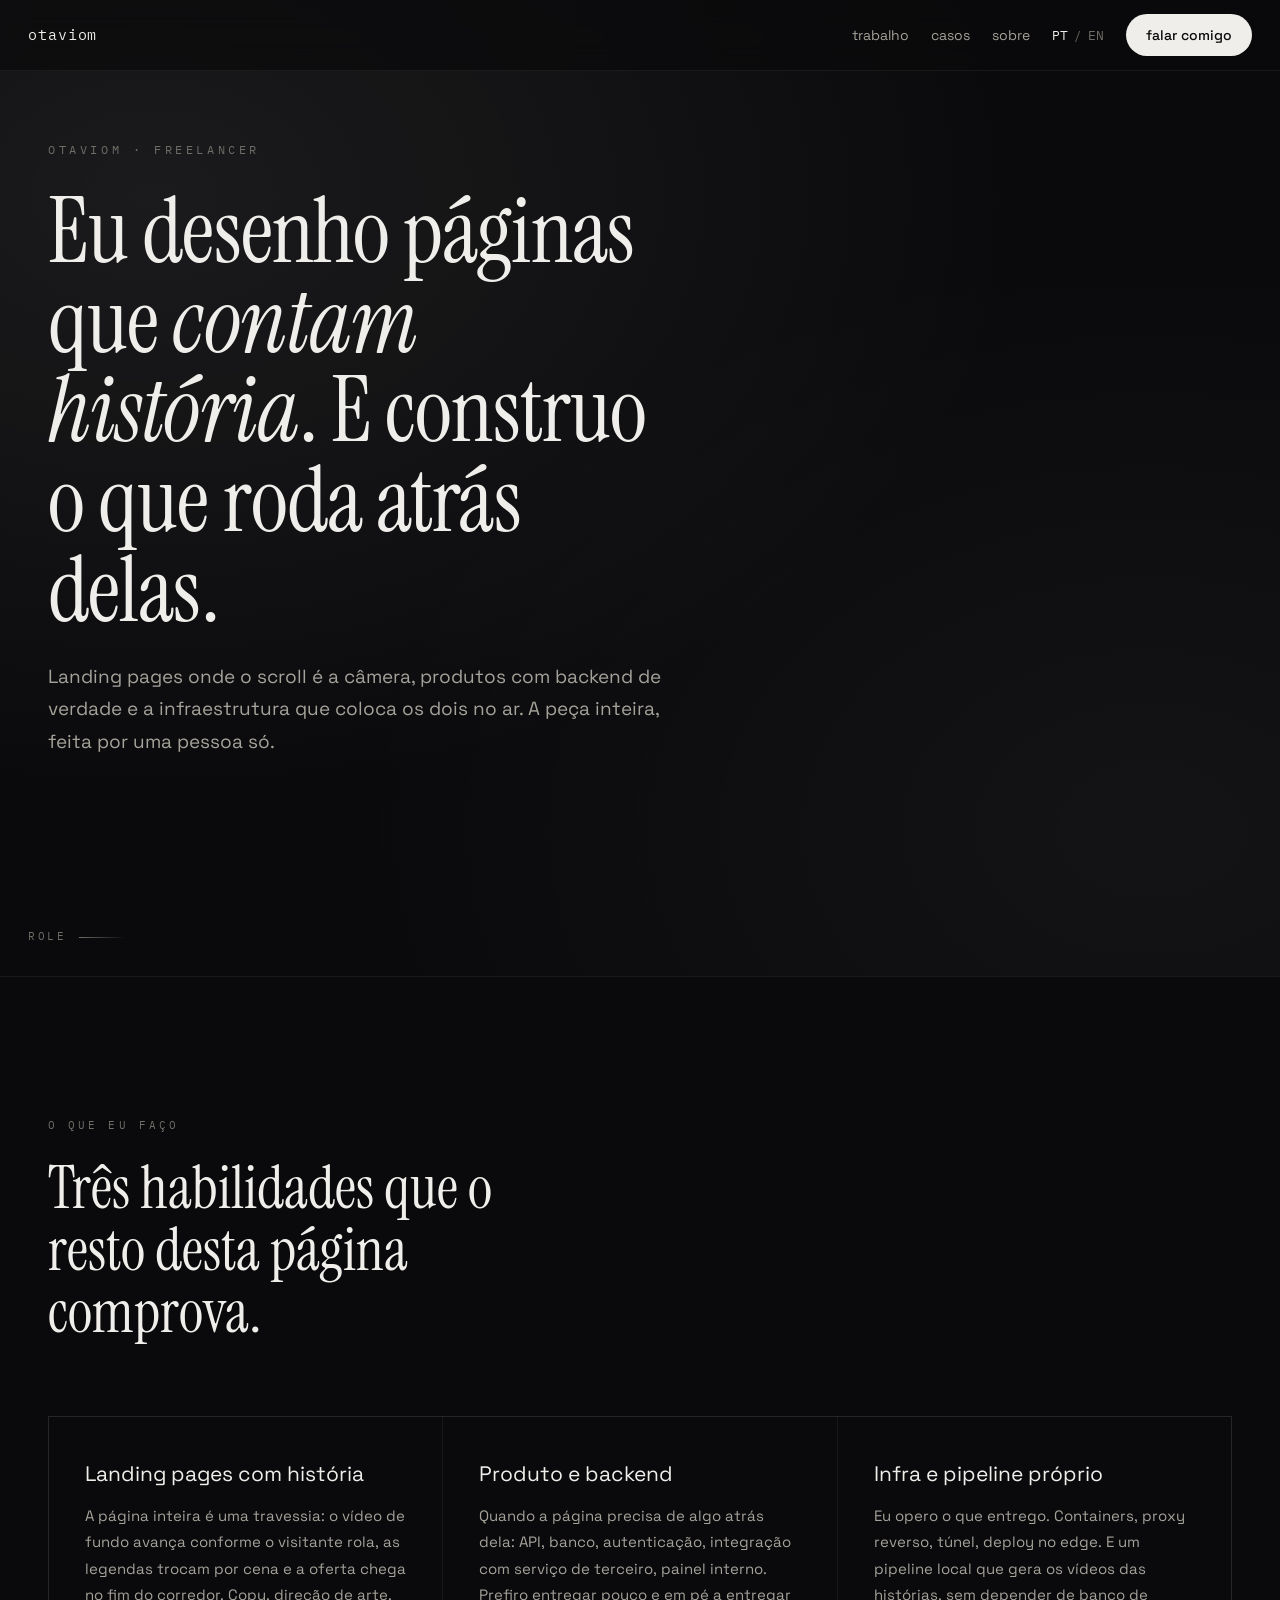
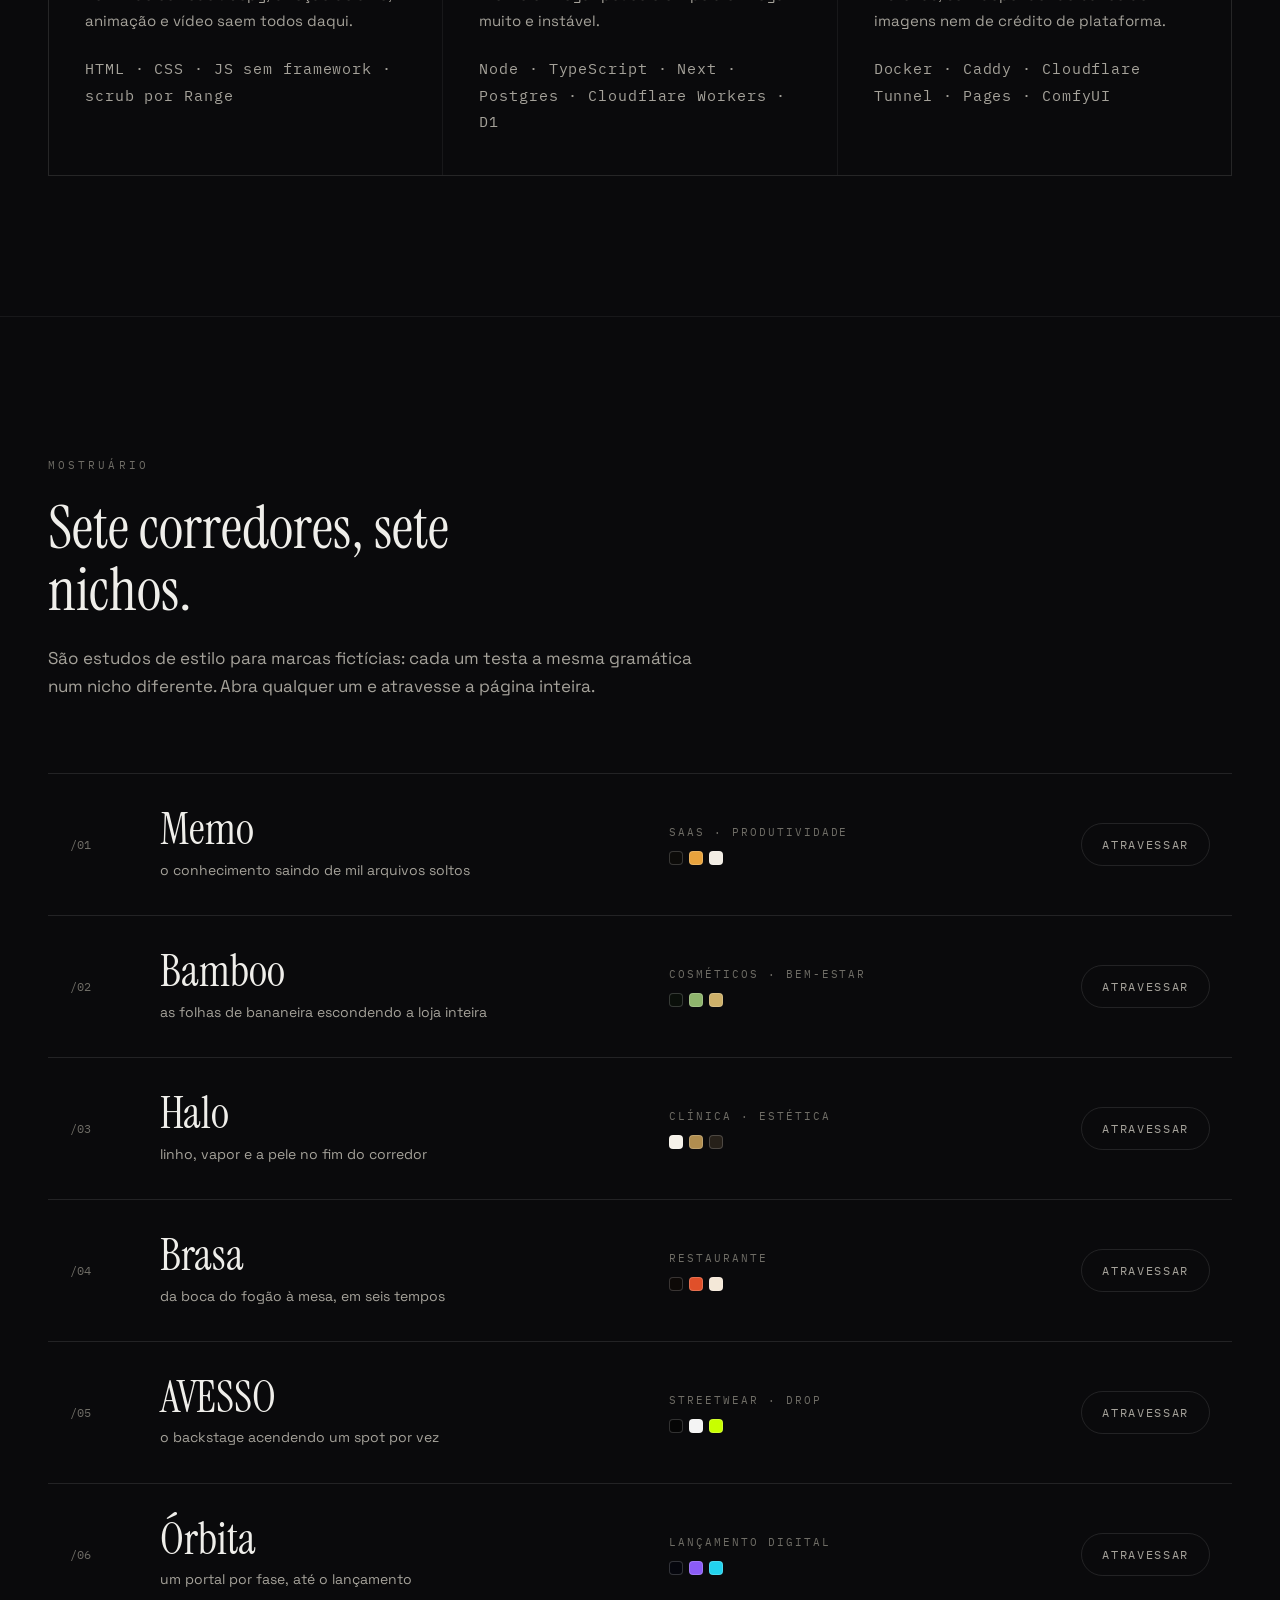
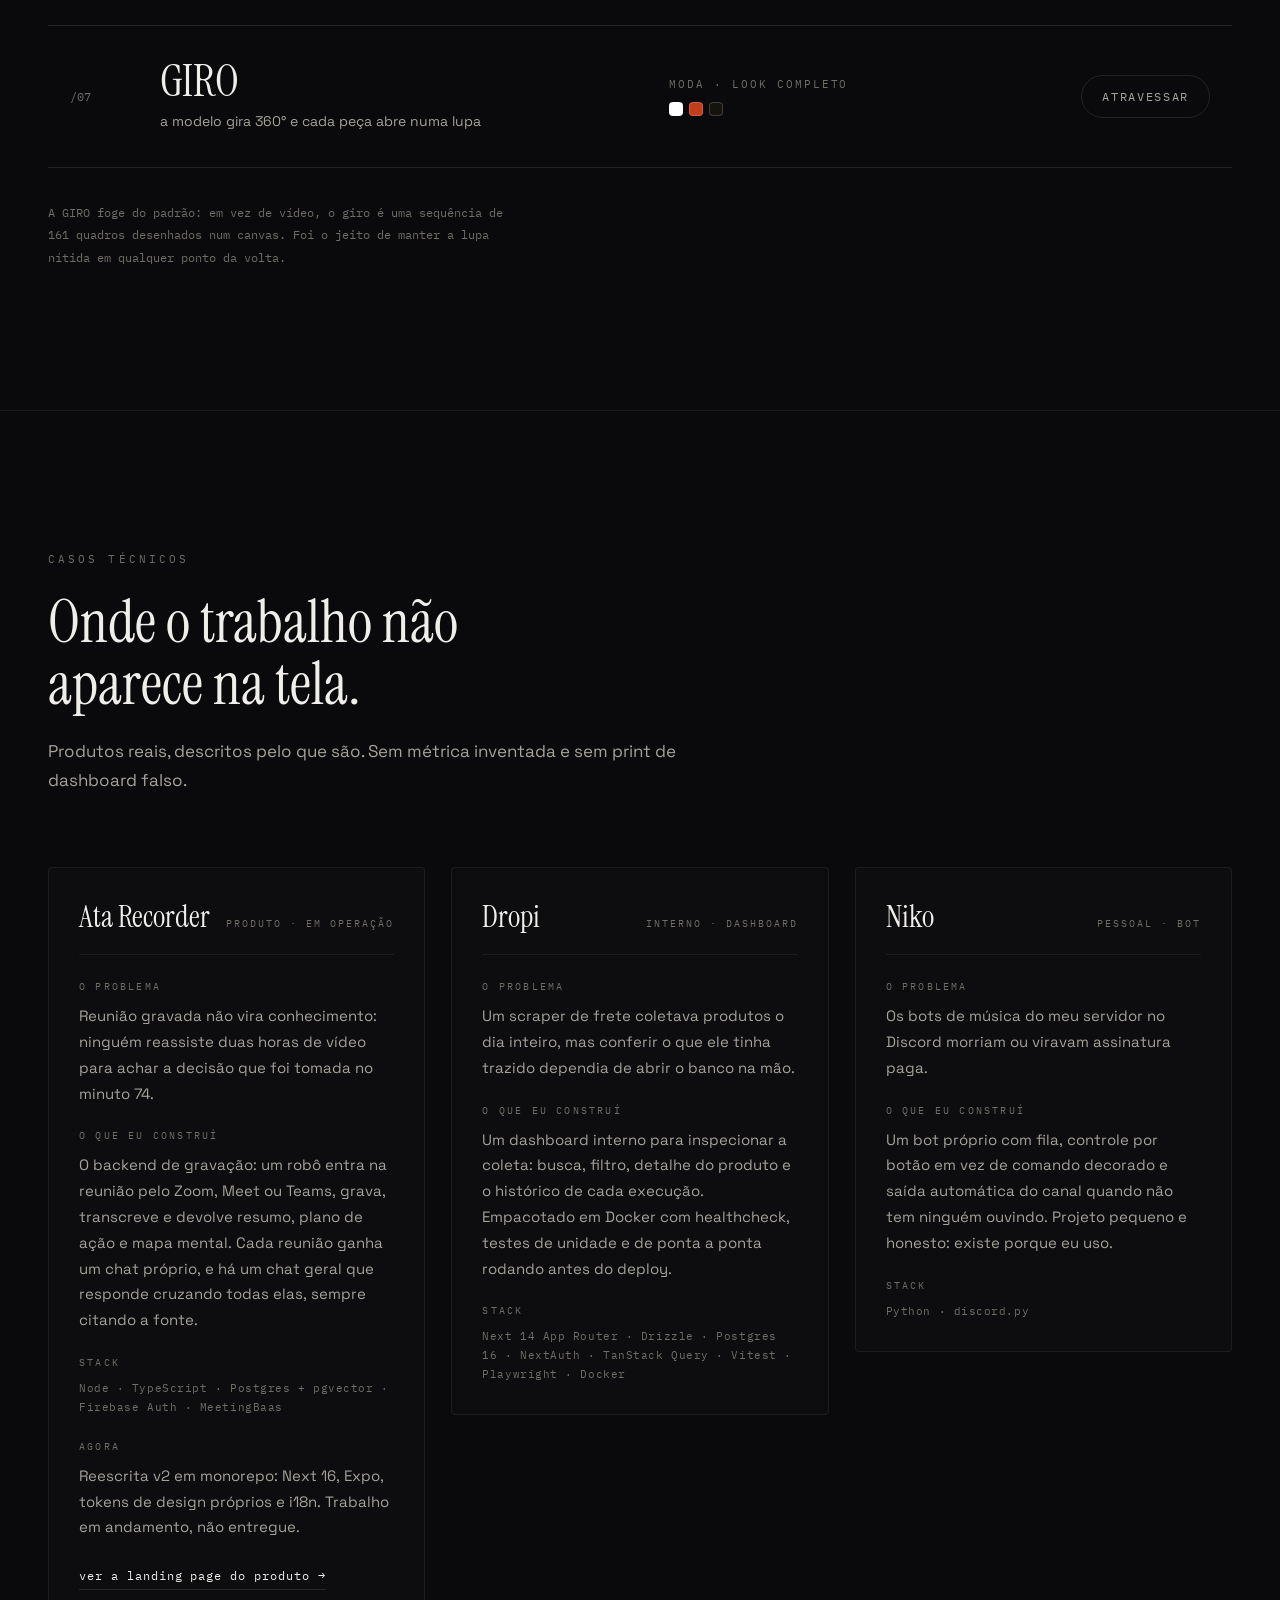
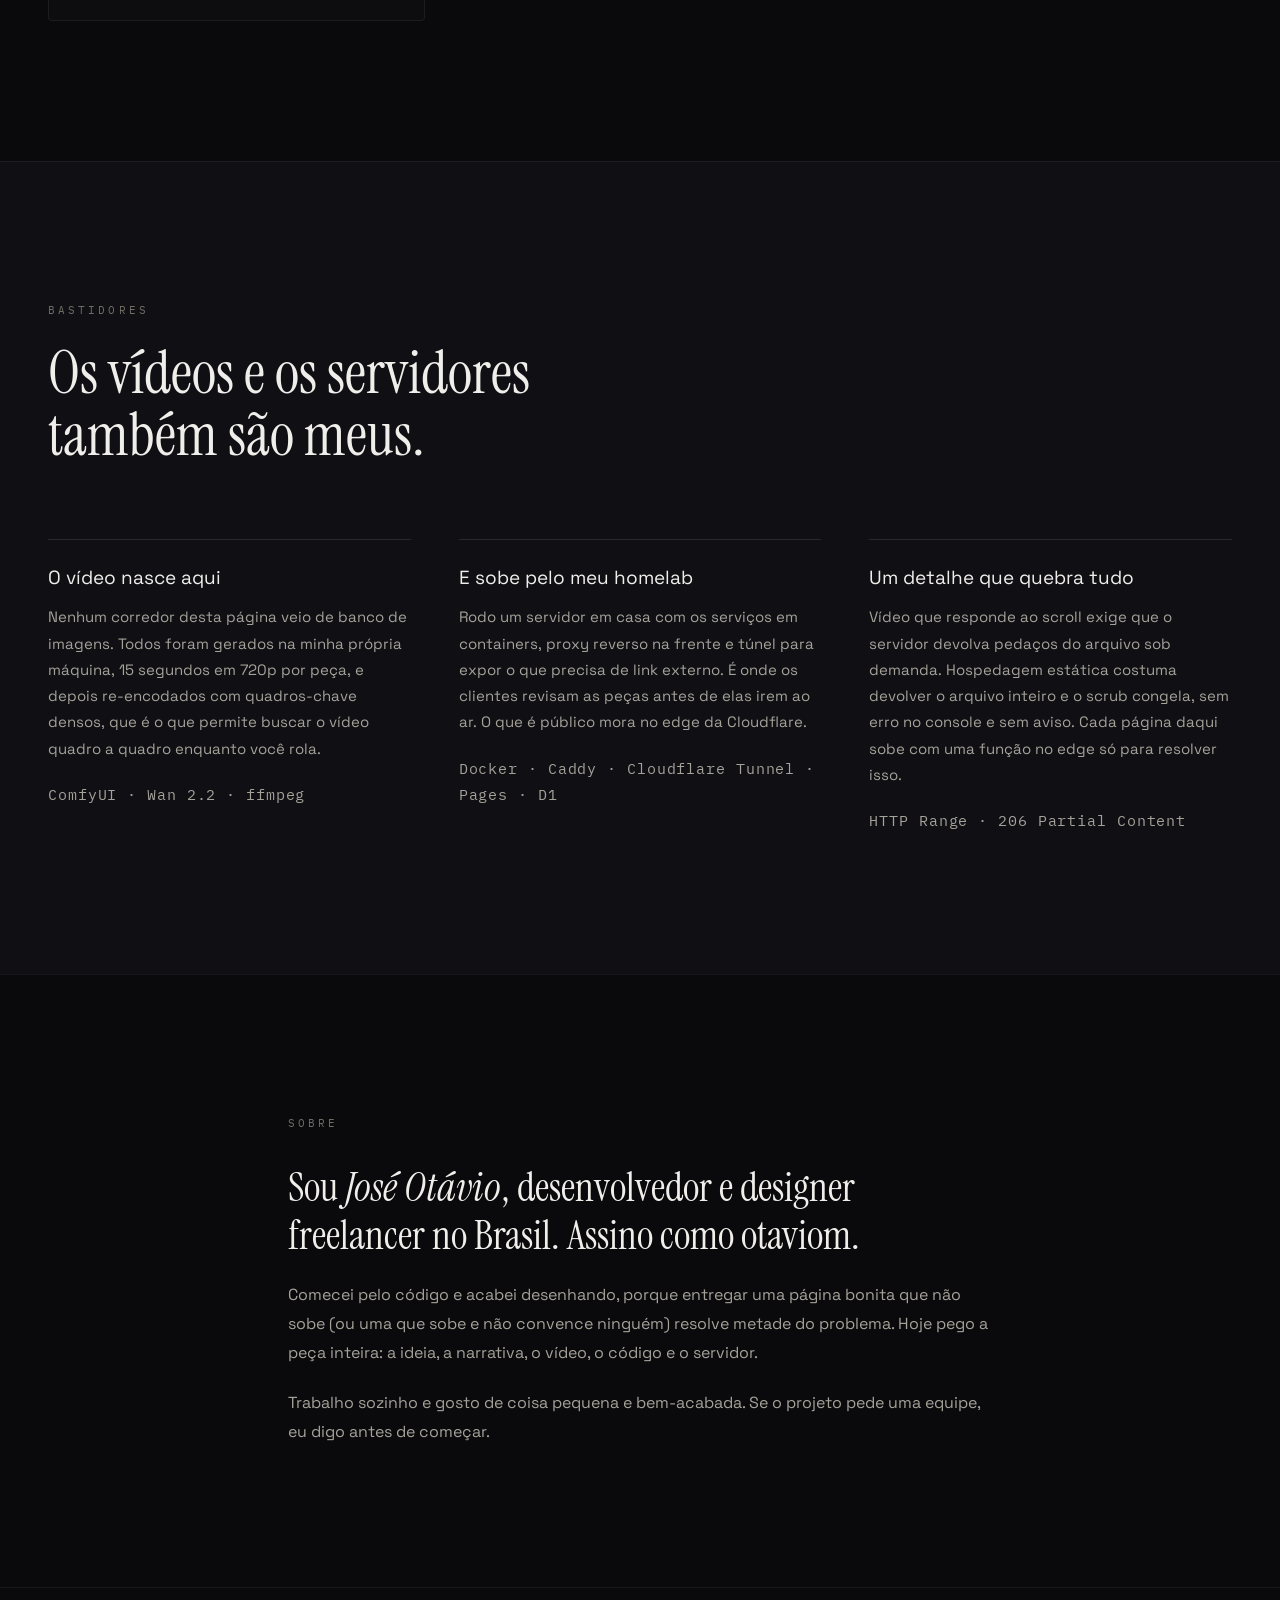
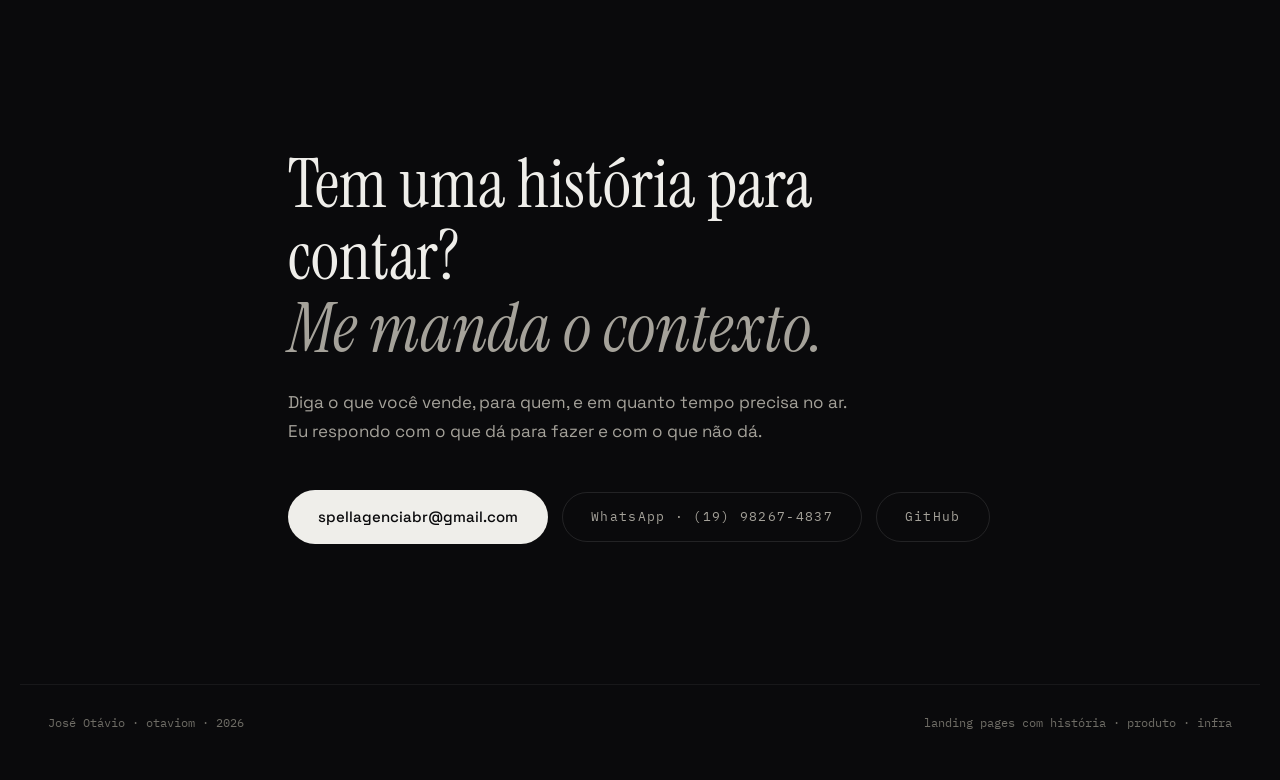
==== public/index.html @ 00a8e8b4 "Portfolio otaviom: pagina, LPs e o que faz o scrub funcionar Site de uma pagina, estatico, sem frame" ====
<!DOCTYPE html>
<html lang="pt-BR">
<head>
<meta charset="utf-8">
<meta name="viewport" content="width=device-width, initial-scale=1">
<title data-i18n="meta.title">otaviom — landing pages com história, produto e infra</title>
<meta name="description" data-i18n-attr="content:meta.description" content="Desenho landing pages narrativas, construo o produto por trás delas e opero a infraestrutura que coloca tudo no ar. Sete peças, três casos técnicos e o pipeline que eu mesmo rodo.">
<meta property="og:title" data-i18n-attr="content:meta.ogTitle" content="otaviom — landing pages com história">
<meta property="og:description" data-i18n-attr="content:meta.ogDescription" content="O scroll vira câmera. Sete corredores, três produtos e a infra que sustenta tudo.">
<meta property="og:type" content="website">
<meta name="theme-color" content="#0a0a0c">
<link rel="preconnect" href="https://fonts.googleapis.com">
<link rel="preconnect" href="https://fonts.gstatic.com" crossorigin>
<link href="https://fonts.googleapis.com/css2?family=Space+Grotesk:wght@400;500;600&family=Instrument+Serif:ital@0;1&family=IBM+Plex+Mono:wght@400;500&display=swap" rel="stylesheet">
<link rel="stylesheet" href="assets/css/site.css">
<!-- Marca que o JS está vivo ANTES da primeira pintura. Sem esta classe o CSS
     mantém tudo visível e colapsa o corredor: se o site.js falhar ou for
     bloqueado, a página continua legível em vez de ficar em branco. -->
<script>document.documentElement.className += ' js';</script>
</head>
<body>

<div id="pbar" aria-hidden="true"></div>

<nav>
  <a class="logo" href="#topo">otaviom</a>
  <div class="nav-right">
    <a class="nav-link" href="#trabalho" data-i18n="nav.work">trabalho</a>
    <a class="nav-link" href="#casos" data-i18n="nav.cases">casos</a>
    <a class="nav-link" href="#sobre" data-i18n="nav.about">sobre</a>
    <div class="lang" role="group" data-i18n-attr="aria-label:nav.langLabel" aria-label="Idioma">
      <button type="button" class="lang-btn is-on" data-lang="pt">PT</button>
      <span class="lang-sep">/</span>
      <button type="button" class="lang-btn" data-lang="en">EN</button>
    </div>
    <a class="btn" href="#contato" data-i18n="nav.cta">falar comigo</a>
  </div>
</nav>

<!-- ======================= 1. HERO ======================= -->
<header id="topo">
  <div class="hero-grad" aria-hidden="true"></div>
  <div class="hero-inner">
    <p class="handle fx" data-i18n="hero.handle">otaviom · freelancer</p>
    <h1 class="fx" style="--fxd: 100ms;" data-i18n-html="hero.title">Eu desenho páginas que <em>contam história</em>. E construo o que roda atrás delas.</h1>
    <p class="hero-sub fx" style="--fxd: 200ms;" data-i18n="hero.sub">Landing pages onde o scroll é a câmera, produtos com backend de verdade e a infraestrutura que coloca os dois no ar. A peça inteira, feita por uma pessoa só.</p>
    <div class="hero-ctas fx" style="--fxd: 300ms;">
      <a class="btn btn-lg" href="#trabalho" data-i18n="hero.ctaWork">ver o trabalho</a>
      <a class="btn-ghost" href="#contato" data-i18n="hero.ctaTalk">falar comigo</a>
    </div>
  </div>
  <div class="scroll-hint" aria-hidden="true">
    <span data-i18n="hero.hint">role</span>
    <i></i>
  </div>
</header>

<!-- ======================= 1b. CORREDOR (scrub) ======================= -->
<section id="scrubwrap" aria-hidden="true">
  <div class="scrub-sticky">
    <video id="scrubvid" src="assets/video/hero-scrub.mp4" muted playsinline preload="auto"></video>
    <div class="scrub-shade"></div>
    <div class="scrub-cap" data-from="0.12" data-to="0.55">
      <p class="cap-tag mono" data-i18n="scrub.tag">a técnica</p>
      <h2 class="serif" data-i18n-html="scrub.line1">O scroll não rola a página. Ele <em>anda</em> pelo corredor.</h2>
    </div>
    <div class="scrub-cap" data-from="0.55" data-to="1.01">
      <p class="cap-tag mono" data-i18n="scrub.tag2">como é feito</p>
      <h2 class="serif" data-i18n-html="scrub.line2">Cada quadro é o vídeo sendo <em>buscado</em> na posição exata da barra de rolagem.</h2>
    </div>
  </div>
</section>

<!-- ======================= 2. O QUE EU FAÇO ======================= -->
<section id="fazer" class="band">
  <div class="wrap">
    <p class="kicker mono fx" data-i18n="do.kicker">o que eu faço</p>
    <h2 class="sec-title serif fx" style="--fxd: 80ms;" data-i18n="do.title">Três habilidades que o resto desta página comprova.</h2>

    <div class="skills">
      <article class="skill fx" style="--fxd: 120ms;">
        <h3 data-i18n="do.s1.title">Landing pages com história</h3>
        <p data-i18n="do.s1.body">A página inteira é uma travessia: o vídeo de fundo avança conforme o visitante rola, as legendas trocam por cena e a oferta chega no fim do corredor. Copy, direção de arte, animação e vídeo saem todos daqui.</p>
        <p class="skill-stack mono" data-i18n="do.s1.stack">HTML · CSS · JS sem framework · scrub por Range</p>
      </article>

      <article class="skill fx" style="--fxd: 200ms;">
        <h3 data-i18n="do.s2.title">Produto e backend</h3>
        <p data-i18n="do.s2.body">Quando a página precisa de algo atrás dela: API, banco, autenticação, integração com serviço de terceiro, painel interno. Prefiro entregar pouco e em pé a entregar muito e instável.</p>
        <p class="skill-stack mono" data-i18n="do.s2.stack">Node · TypeScript · Next · Postgres · Cloudflare Workers · D1</p>
      </article>

      <article class="skill fx" style="--fxd: 280ms;">
        <h3 data-i18n="do.s3.title">Infra e pipeline próprio</h3>
        <p data-i18n="do.s3.body">Eu opero o que entrego. Containers, proxy reverso, túnel, deploy no edge. E um pipeline local que gera os vídeos das histórias, sem depender de banco de imagens nem de crédito de plataforma.</p>
        <p class="skill-stack mono" data-i18n="do.s3.stack">Docker · Caddy · Cloudflare Tunnel · Pages · ComfyUI</p>
      </article>
    </div>
  </div>
</section>

<!-- ======================= 3. MOSTRUÁRIO ======================= -->
<section id="trabalho" class="band">
  <div class="wrap">
    <p class="kicker mono fx" data-i18n="work.kicker">mostruário</p>
    <h2 class="sec-title serif fx" style="--fxd: 80ms;" data-i18n="work.title">Sete corredores, sete nichos.</h2>
    <p class="sec-sub fx" style="--fxd: 160ms;" data-i18n="work.disclaimer">São estudos de estilo para marcas fictícias: cada um testa a mesma gramática num nicho diferente. Abra qualquer um e atravesse a página inteira.</p>
  </div>

  <div class="works wrap">

    <a class="work fx" style="--hue: #e8a33d;" href="lps/memo/" data-prev="assets/video/prev-memo.mp4" data-poster="assets/img/poster-memo.jpg">
      <div class="work-vid" aria-hidden="true"><video muted loop playsinline preload="none"></video></div>
      <span class="work-num mono">/01</span>
      <span class="work-name">
        <h3 class="serif">Memo</h3>
        <span class="work-line" data-i18n="work.memo.line">o conhecimento saindo de mil arquivos soltos</span>
      </span>
      <span class="work-meta">
        <span class="work-nicho mono" data-i18n="work.memo.niche">SaaS · produtividade</span>
        <span class="sw"><i style="background:#0c0b09"></i><i style="background:#e8a33d"></i><i style="background:#f2ede4"></i></span>
      </span>
      <span class="work-go mono" data-i18n="work.go">atravessar</span>
    </a>

    <a class="work fx" style="--hue: #8fb56d; --fxd: 60ms;" href="lps/bamboo/" data-prev="assets/video/prev-bamboo.mp4" data-poster="assets/img/poster-bamboo.jpg">
      <div class="work-vid" aria-hidden="true"><video muted loop playsinline preload="none"></video></div>
      <span class="work-num mono">/02</span>
      <span class="work-name">
        <h3 class="serif">Bamboo</h3>
        <span class="work-line" data-i18n="work.bamboo.line">as folhas de bananeira escondendo a loja inteira</span>
      </span>
      <span class="work-meta">
        <span class="work-nicho mono" data-i18n="work.bamboo.niche">Cosméticos · bem-estar</span>
        <span class="sw"><i style="background:#0a0f0a"></i><i style="background:#8fb56d"></i><i style="background:#cdb069"></i></span>
      </span>
      <span class="work-go mono" data-i18n="work.go">atravessar</span>
    </a>

    <a class="work fx" style="--hue: #b08d4f; --fxd: 120ms;" href="lps/halo/" data-prev="assets/video/prev-halo.mp4" data-poster="assets/img/poster-halo.jpg">
      <div class="work-vid" aria-hidden="true"><video muted loop playsinline preload="none"></video></div>
      <span class="work-num mono">/03</span>
      <span class="work-name">
        <h3 class="serif">Halo</h3>
        <span class="work-line" data-i18n="work.halo.line">linho, vapor e a pele no fim do corredor</span>
      </span>
      <span class="work-meta">
        <span class="work-nicho mono" data-i18n="work.halo.niche">Clínica · estética</span>
        <span class="sw"><i style="background:#f6f2ea"></i><i style="background:#b08d4f"></i><i style="background:#262019"></i></span>
      </span>
      <span class="work-go mono" data-i18n="work.go">atravessar</span>
    </a>

    <a class="work fx" style="--hue: #e0502a; --fxd: 180ms;" href="lps/brasa/" data-prev="assets/video/prev-brasa.mp4" data-poster="assets/img/poster-brasa.jpg">
      <div class="work-vid" aria-hidden="true"><video muted loop playsinline preload="none"></video></div>
      <span class="work-num mono">/04</span>
      <span class="work-name">
        <h3 class="serif">Brasa</h3>
        <span class="work-line" data-i18n="work.brasa.line">da boca do fogão à mesa, em seis tempos</span>
      </span>
      <span class="work-meta">
        <span class="work-nicho mono" data-i18n="work.brasa.niche">Restaurante</span>
        <span class="sw"><i style="background:#0d0907"></i><i style="background:#e0502a"></i><i style="background:#f4e8d8"></i></span>
      </span>
      <span class="work-go mono" data-i18n="work.go">atravessar</span>
    </a>

    <a class="work fx" style="--hue: #c8ff00; --fxd: 240ms;" href="lps/avesso/" data-prev="assets/video/prev-avesso.mp4" data-poster="assets/img/poster-avesso.jpg">
      <div class="work-vid" aria-hidden="true"><video muted loop playsinline preload="none"></video></div>
      <span class="work-num mono">/05</span>
      <span class="work-name">
        <h3 class="serif">AVESSO</h3>
        <span class="work-line" data-i18n="work.avesso.line">o backstage acendendo um spot por vez</span>
      </span>
      <span class="work-meta">
        <span class="work-nicho mono" data-i18n="work.avesso.niche">Streetwear · drop</span>
        <span class="sw"><i style="background:#050505"></i><i style="background:#f4f4f4"></i><i style="background:#c8ff00"></i></span>
      </span>
      <span class="work-go mono" data-i18n="work.go">atravessar</span>
    </a>

    <a class="work fx" style="--hue: #8b5cf6; --fxd: 300ms;" href="lps/orbita/" data-prev="assets/video/prev-orbita.mp4" data-poster="assets/img/poster-orbita.jpg">
      <div class="work-vid" aria-hidden="true"><video muted loop playsinline preload="none"></video></div>
      <span class="work-num mono">/06</span>
      <span class="work-name">
        <h3 class="serif">Órbita</h3>
        <span class="work-line" data-i18n="work.orbita.line">um portal por fase, até o lançamento</span>
      </span>
      <span class="work-meta">
        <span class="work-nicho mono" data-i18n="work.orbita.niche">Lançamento digital</span>
        <span class="sw"><i style="background:#05060d"></i><i style="background:#8b5cf6"></i><i style="background:#22d3ee"></i></span>
      </span>
      <span class="work-go mono" data-i18n="work.go">atravessar</span>
    </a>

    <a class="work fx" style="--hue: #c23d1a; --fxd: 360ms;" href="lps/giro/" data-poster="assets/img/poster-giro.jpg">
      <div class="work-vid" aria-hidden="true"><video muted loop playsinline preload="none"></video></div>
      <span class="work-num mono">/07</span>
      <span class="work-name">
        <h3 class="serif">GIRO</h3>
        <span class="work-line" data-i18n="work.giro.line">a modelo gira 360° e cada peça abre numa lupa</span>
      </span>
      <span class="work-meta">
        <span class="work-nicho mono" data-i18n="work.giro.niche">Moda · look completo</span>
        <span class="sw"><i style="background:#ffffff"></i><i style="background:#c23d1a"></i><i style="background:#16130f"></i></span>
      </span>
      <span class="work-go mono" data-i18n="work.go">atravessar</span>
    </a>

  </div>

  <div class="wrap">
    <p class="works-note mono fx" data-i18n="work.note">A GIRO foge do padrão: em vez de vídeo, o giro é uma sequência de 161 quadros desenhados num canvas. Foi o jeito de manter a lupa nítida em qualquer ponto da volta.</p>
  </div>
</section>

<!-- ======================= 4. CASOS TÉCNICOS ======================= -->
<section id="casos" class="band">
  <div class="wrap">
    <p class="kicker mono fx" data-i18n="cases.kicker">casos técnicos</p>
    <h2 class="sec-title serif fx" style="--fxd: 80ms;" data-i18n="cases.title">Onde o trabalho não aparece na tela.</h2>
    <p class="sec-sub fx" style="--fxd: 160ms;" data-i18n="cases.sub">Produtos reais, descritos pelo que são. Sem métrica inventada e sem print de dashboard falso.</p>

    <div class="cases">

      <article class="case fx" style="--fxd: 120ms;">
        <header class="case-head">
          <h3 class="serif">Ata Recorder</h3>
          <span class="case-tag mono" data-i18n="cases.ata.tag">produto · em operação</span>
        </header>
        <dl class="case-body">
          <dt class="mono" data-i18n="cases.problem">o problema</dt>
          <dd data-i18n="cases.ata.problem">Reunião gravada não vira conhecimento: ninguém reassiste duas horas de vídeo para achar a decisão que foi tomada no minuto 74.</dd>
          <dt class="mono" data-i18n="cases.built">o que eu construí</dt>
          <dd data-i18n="cases.ata.built">O backend de gravação: um robô entra na reunião pelo Zoom, Meet ou Teams, grava, transcreve e devolve resumo, plano de ação e mapa mental. Cada reunião ganha um chat próprio, e há um chat geral que responde cruzando todas elas, sempre citando a fonte.</dd>
          <dt class="mono" data-i18n="cases.stack">stack</dt>
          <dd class="case-stack mono" data-i18n="cases.ata.stack">Node · TypeScript · Postgres + pgvector · Firebase Auth · MeetingBaas</dd>
          <dt class="mono" data-i18n="cases.now">agora</dt>
          <dd data-i18n="cases.ata.now">Reescrita v2 em monorepo: Next 16, Expo, tokens de design próprios e i18n. Trabalho em andamento, não entregue.</dd>
        </dl>
        <a class="case-link mono" href="lps/ata/" data-i18n="cases.ata.link">ver a landing page do produto →</a>
      </article>

      <article class="case fx" style="--fxd: 200ms;">
        <header class="case-head">
          <h3 class="serif">Dropi</h3>
          <span class="case-tag mono" data-i18n="cases.dropi.tag">interno · dashboard</span>
        </header>
        <dl class="case-body">
          <dt class="mono" data-i18n="cases.problem">o problema</dt>
          <dd data-i18n="cases.dropi.problem">Um scraper de frete coletava produtos o dia inteiro, mas conferir o que ele tinha trazido dependia de abrir o banco na mão.</dd>
          <dt class="mono" data-i18n="cases.built">o que eu construí</dt>
          <dd data-i18n="cases.dropi.built">Um dashboard interno para inspecionar a coleta: busca, filtro, detalhe do produto e o histórico de cada execução. Empacotado em Docker com healthcheck, testes de unidade e de ponta a ponta rodando antes do deploy.</dd>
          <dt class="mono" data-i18n="cases.stack">stack</dt>
          <dd class="case-stack mono" data-i18n="cases.dropi.stack">Next 14 App Router · Drizzle · Postgres 16 · NextAuth · TanStack Query · Vitest · Playwright · Docker</dd>
        </dl>
      </article>

      <article class="case fx" style="--fxd: 280ms;">
        <header class="case-head">
          <h3 class="serif">Niko</h3>
          <span class="case-tag mono" data-i18n="cases.niko.tag">pessoal · bot</span>
        </header>
        <dl class="case-body">
          <dt class="mono" data-i18n="cases.problem">o problema</dt>
          <dd data-i18n="cases.niko.problem">Os bots de música do meu servidor no Discord morriam ou viravam assinatura paga.</dd>
          <dt class="mono" data-i18n="cases.built">o que eu construí</dt>
          <dd data-i18n="cases.niko.built">Um bot próprio com fila, controle por botão em vez de comando decorado e saída automática do canal quando não tem ninguém ouvindo. Projeto pequeno e honesto: existe porque eu uso.</dd>
          <dt class="mono" data-i18n="cases.stack">stack</dt>
          <dd class="case-stack mono" data-i18n="cases.niko.stack">Python · discord.py</dd>
        </dl>
      </article>

    </div>
  </div>
</section>

<!-- ======================= 5. BASTIDORES ======================= -->
<section id="bastidores" class="band band-alt">
  <div class="wrap">
    <p class="kicker mono fx" data-i18n="behind.kicker">bastidores</p>
    <h2 class="sec-title serif fx" style="--fxd: 80ms;" data-i18n="behind.title">Os vídeos e os servidores também são meus.</h2>

    <div class="behind">
      <article class="bh fx" style="--fxd: 140ms;">
        <h3 data-i18n="behind.b1.title">O vídeo nasce aqui</h3>
        <p data-i18n="behind.b1.body">Nenhum corredor desta página veio de banco de imagens. Todos foram gerados na minha própria máquina, 15 segundos em 720p por peça, e depois re-encodados com quadros-chave densos, que é o que permite buscar o vídeo quadro a quadro enquanto você rola.</p>
        <p class="bh-stack mono" data-i18n="behind.b1.stack">ComfyUI · Wan 2.2 · ffmpeg</p>
      </article>

      <article class="bh fx" style="--fxd: 220ms;">
        <h3 data-i18n="behind.b2.title">E sobe pelo meu homelab</h3>
        <p data-i18n="behind.b2.body">Rodo um servidor em casa com os serviços em containers, proxy reverso na frente e túnel para expor o que precisa de link externo. É onde os clientes revisam as peças antes de elas irem ao ar. O que é público mora no edge da Cloudflare.</p>
        <p class="bh-stack mono" data-i18n="behind.b2.stack">Docker · Caddy · Cloudflare Tunnel · Pages · D1</p>
      </article>

      <article class="bh fx" style="--fxd: 300ms;">
        <h3 data-i18n="behind.b3.title">Um detalhe que quebra tudo</h3>
        <p data-i18n="behind.b3.body">Vídeo que responde ao scroll exige que o servidor devolva pedaços do arquivo sob demanda. Hospedagem estática costuma devolver o arquivo inteiro e o scrub congela, sem erro no console e sem aviso. Cada página daqui sobe com uma função no edge só para resolver isso.</p>
        <p class="bh-stack mono" data-i18n="behind.b3.stack">HTTP Range · 206 Partial Content</p>
      </article>
    </div>
  </div>
</section>

<!-- ======================= 6. SOBRE ======================= -->
<section id="sobre" class="band">
  <div class="wrap wrap-narrow">
    <p class="kicker mono fx" data-i18n="about.kicker">sobre</p>
    <div class="about fx" style="--fxd: 100ms;">
      <p class="about-lead" data-i18n-html="about.lead">Sou <em>José Otávio</em>, desenvolvedor e designer freelancer no Brasil. Assino como otaviom.</p>
      <p data-i18n="about.p1">Comecei pelo código e acabei desenhando, porque entregar uma página bonita que não sobe (ou uma que sobe e não convence ninguém) resolve metade do problema. Hoje pego a peça inteira: a ideia, a narrativa, o vídeo, o código e o servidor.</p>
      <p data-i18n="about.p2">Trabalho sozinho e gosto de coisa pequena e bem-acabada. Se o projeto pede uma equipe, eu digo antes de começar.</p>
    </div>
  </div>
</section>

<!-- ======================= 7. CONTATO ======================= -->
<section id="contato" class="band band-end">
  <div class="wrap wrap-narrow">
    <h2 class="contact-title serif fx" data-i18n-html="contact.title">Tem uma história para contar?<br><em>Me manda o contexto.</em></h2>
    <p class="contact-sub fx" style="--fxd: 100ms;" data-i18n="contact.sub">Diga o que você vende, para quem, e em quanto tempo precisa no ar. Eu respondo com o que dá para fazer e com o que não dá.</p>
    <div class="contact-links fx" style="--fxd: 200ms;">
      <a class="btn btn-lg" href="mailto:spellagenciabr@gmail.com" data-i18n="contact.email">spellagenciabr@gmail.com</a>
      <a class="btn-ghost" id="link-whatsapp" href="https://wa.me/5519982674837" data-i18n="contact.whatsapp">WhatsApp · (19) 98267-4837</a>
      <a class="btn-ghost" id="link-github" href="https://github.com/manolow5" rel="noopener" target="_blank" data-i18n="contact.github">GitHub</a>
    </div>
  </div>
</section>

<footer>
  <span class="mono">José Otávio · otaviom · 2026</span>
  <span class="mono" data-i18n="footer.made">landing pages com história · produto · infra</span>
</footer>

<!-- Se o site.js não carregar, devolvemos a página ao estado estático: sem a
     classe `js` o CSS mostra tudo de uma vez em vez de esperar um reveal que
     nunca vem. -->
<script src="assets/js/site.js" defer onerror="document.documentElement.classList.remove('js')"></script>
</body>
</html>
---- public/assets/css/site.css ----
/* ===========================================================
   otaviom — portfólio
   A moldura é neutra de propósito: a cor entra pelas peças,
   via --hue em cada item do mostruário.
   Tipografia herdada das LPs (Instrument Serif + Space Grotesk
   + IBM Plex Mono) para o portfólio e o trabalho parecerem a
   mesma mão.
   =========================================================== */

:root {
  --page: #0a0a0c;
  --panel: #101014;
  --ink: #efeeea;
  --muted: #a5a29a;
  --faint: #6f6d66;
  --border: rgba(255, 255, 255, .1);
  --border-soft: rgba(255, 255, 255, .06);
  --navbg: rgba(10, 10, 12, .72);
  --maxw: 1240px;
  --gut: 28px;
}

*, *::before, *::after { box-sizing: border-box; }

html { scroll-behavior: smooth; }

html, body {
  margin: 0;
  padding: 0;
  background: var(--page);
  color: var(--ink);
  font-family: 'Space Grotesk', system-ui, sans-serif;
  font-size: 16px;
  line-height: 1.6;
  scrollbar-color: #33322e var(--page);
  -webkit-font-smoothing: antialiased;
  /* `clip`, não `hidden`: hidden aqui cria contexto de rolagem e o
     position: sticky do corredor para de colar, matando o scrub. */
  overflow-x: clip;
}

a { color: inherit; text-decoration: none; }
/* Qualquer display declarado depois venceria o `hidden` do HTML. */
[hidden] { display: none !important; }
h1, h2, h3 { font-weight: 400; margin: 0; }
p { margin: 0; }
img, video { max-width: 100%; display: block; }
::selection { background: rgba(255, 255, 255, .18); }

button {
  font-family: inherit;
  background: none;
  border: none;
  color: inherit;
  cursor: pointer;
  padding: 0;
}

:focus-visible {
  outline: 2px solid var(--ink);
  outline-offset: 3px;
  border-radius: 2px;
}

.mono { font-family: 'IBM Plex Mono', ui-monospace, monospace; }
.serif { font-family: 'Instrument Serif', Georgia, serif; font-weight: 400; }

.wrap { max-width: var(--maxw); margin: 0 auto; padding: 0 var(--gut); }
.wrap-narrow { max-width: 760px; }

/* ===== Reveal ao rolar =====
   Só escondemos o conteúdo quando há JavaScript para revelá-lo de volta.
   Sem a classe .js (script bloqueado, erro de rede, leitor sem JS) a página
   inteira aparece de uma vez, estática e legível. */
.js .fx { opacity: 0; transform: translateY(22px); }
.fx.on {
  opacity: 1;
  transform: none;
  transition: opacity .9s cubic-bezier(.22, .61, .36, 1) var(--fxd, 0ms),
              transform .9s cubic-bezier(.22, .61, .36, 1) var(--fxd, 0ms);
}

/* ===== Barra de progresso =====
   Escala em vez de largura: animar width recalcula layout a cada quadro,
   e esta barra é atualizada em todo evento de scroll. */
#pbar {
  position: fixed;
  top: 0; left: 0;
  height: 2px;
  width: 100%;
  background: var(--ink);
  z-index: 90;
  transform: scaleX(0);
  transform-origin: 0 50%;
  will-change: transform;
}

/* ===== Nav ===== */
nav {
  position: fixed;
  top: 0; left: 0; right: 0;
  z-index: 80;
  display: flex;
  align-items: center;
  justify-content: space-between;
  gap: 20px;
  padding: 14px var(--gut);
  background: var(--navbg);
  backdrop-filter: blur(14px);
  border-bottom: 1px solid var(--border-soft);
}

.logo {
  font-family: 'IBM Plex Mono', monospace;
  font-size: 15px;
  letter-spacing: .06em;
  color: var(--ink);
}

.nav-right { display: flex; align-items: center; gap: 22px; }

.nav-link {
  font-size: 14px;
  color: var(--muted);
  transition: color .2s ease;
}
.nav-link:hover { color: var(--ink); }

.lang {
  display: flex;
  align-items: center;
  gap: 6px;
  font-family: 'IBM Plex Mono', monospace;
  font-size: 12px;
  letter-spacing: .1em;
}
.lang-sep { color: var(--faint); }
.lang-btn { color: var(--faint); transition: color .2s ease; }
.lang-btn:hover { color: var(--muted); }
.lang-btn.is-on { color: var(--ink); }

/* ===== Botões ===== */
.btn {
  display: inline-block;
  background: var(--ink);
  color: #0a0a0c;
  font-size: 14px;
  font-weight: 500;
  border-radius: 999px;
  padding: 10px 20px;
  transition: transform .2s ease, filter .2s ease;
}
.btn:hover { filter: brightness(.92); transform: translateY(-1px); }

.btn-lg { font-size: 15px; padding: 15px 30px; }

.btn-ghost {
  display: inline-block;
  font-family: 'IBM Plex Mono', monospace;
  font-size: 13px;
  letter-spacing: .1em;
  color: var(--muted);
  border: 1px solid var(--border);
  border-radius: 999px;
  padding: 14px 28px;
  transition: border-color .25s ease, color .25s ease;
}
.btn-ghost:hover { border-color: var(--ink); color: var(--ink); }

/* ===== Hero =====
   Sempre pelo id: como seletor de elemento, `header` alcançaria também o
   <header> de cada card de caso e imporia 100vh a eles. */
#topo {
  position: relative;
  min-height: 100vh;
  display: flex;
  align-items: center;
  overflow: hidden;
}

.hero-grad {
  position: absolute;
  inset: 0;
  background:
    radial-gradient(ellipse at 12% 20%, rgba(255, 255, 255, .07), transparent 55%),
    radial-gradient(ellipse at 90% 85%, rgba(255, 255, 255, .04), transparent 50%);
  pointer-events: none;
}

.hero-inner {
  position: relative;
  z-index: 2;
  max-width: var(--maxw);
  width: 100%;
  margin: 0 auto;
  padding: 140px var(--gut) 120px;
}

.handle {
  font-family: 'IBM Plex Mono', monospace;
  font-size: 12px;
  letter-spacing: .3em;
  text-transform: uppercase;
  color: var(--faint);
}

#topo h1 {
  font-family: 'Instrument Serif', Georgia, serif;
  font-size: clamp(44px, 7vw, 104px);
  line-height: 1.0;
  letter-spacing: -.01em;
  margin: 28px 0 26px;
  max-width: 15ch;
}
#topo h1 em { font-style: italic; color: var(--ink); }

.hero-sub {
  font-size: clamp(16px, 1.8vw, 19px);
  line-height: 1.7;
  color: var(--muted);
  max-width: 52ch;
  margin-bottom: 44px;
}

.hero-ctas { display: flex; gap: 14px; flex-wrap: wrap; align-items: center; }

.scroll-hint {
  position: absolute;
  bottom: 30px;
  left: var(--gut);
  z-index: 2;
  display: flex;
  align-items: center;
  gap: 12px;
  font-family: 'IBM Plex Mono', monospace;
  font-size: 11px;
  letter-spacing: .24em;
  text-transform: uppercase;
  color: var(--faint);
}
.scroll-hint i {
  display: block;
  width: 46px;
  height: 1px;
  background: linear-gradient(90deg, var(--faint), transparent);
  animation: hintslide 2s ease-in-out infinite;
}
@keyframes hintslide {
  0%, 100% { transform: translateX(0); opacity: .8; }
  50% { transform: translateX(10px); opacity: .3; }
}

/* ===== Corredor (scrub por scroll) =====
   O corredor só existe se houver JS para mover o vídeo. Sem isso ele seria
   200vh de tela preta parada, então a altura só é liberada com a classe .js. */
#scrubwrap { position: relative; height: 0; overflow: hidden; }
.js #scrubwrap { height: 200vh; overflow: visible; }
.js #scrubwrap.disabled { height: 0; overflow: hidden; }

.scrub-sticky {
  position: sticky;
  top: 0;
  height: 100vh;
  overflow: hidden;
  background: #000;
}

#scrubvid {
  position: absolute;
  inset: 0;
  width: 100%;
  height: 100%;
  object-fit: cover;
}

.scrub-shade {
  position: absolute;
  inset: 0;
  background: linear-gradient(180deg,
    rgba(10, 10, 12, .7) 0%,
    rgba(10, 10, 12, .15) 26%,
    rgba(10, 10, 12, .2) 60%,
    rgba(10, 10, 12, .9) 100%);
}

.scrub-cap {
  position: absolute;
  left: var(--gut);
  bottom: 12%;
  z-index: 3;
  max-width: 620px;
  opacity: 0;
  transform: translateY(20px);
  transition: opacity .6s ease, transform .6s ease;
}
.scrub-cap.show { opacity: 1; transform: none; }

.cap-tag {
  font-size: 11px;
  letter-spacing: .24em;
  text-transform: uppercase;
  color: var(--muted);
  margin-bottom: 14px;
  text-shadow: 0 1px 14px rgba(0, 0, 0, .9);
}
.scrub-cap h2 {
  font-size: clamp(28px, 4vw, 52px);
  line-height: 1.08;
  color: #fff;
  text-shadow: 0 2px 30px rgba(0, 0, 0, .8);
}
.scrub-cap h2 em { font-style: italic; }

/* ===== Faixas de seção ===== */
.band { padding: 140px 0; border-top: 1px solid var(--border-soft); }
.band-alt { background: var(--panel); }
.band-end { padding: 160px 0 140px; }

.kicker {
  font-size: 11px;
  letter-spacing: .28em;
  text-transform: uppercase;
  color: var(--faint);
}

.sec-title {
  font-family: 'Instrument Serif', Georgia, serif;
  font-size: clamp(32px, 4.6vw, 60px);
  line-height: 1.06;
  margin: 22px 0 0;
  max-width: 20ch;
}

.sec-sub {
  font-size: 17px;
  line-height: 1.7;
  color: var(--muted);
  max-width: 62ch;
  margin-top: 22px;
}

/* ===== O que eu faço ===== */
.skills {
  display: grid;
  grid-template-columns: repeat(3, 1fr);
  gap: 1px;
  margin-top: 72px;
  background: var(--border-soft);
  border: 1px solid var(--border-soft);
}

.skill {
  background: var(--page);
  padding: 44px 36px 40px;
}
.band-alt .skill { background: var(--panel); }

.skill h3 {
  font-size: 21px;
  line-height: 1.25;
  margin-bottom: 16px;
}

.skill p {
  font-size: 15px;
  line-height: 1.75;
  color: var(--muted);
}

.skill-stack {
  margin-top: 22px;
  font-size: 11px;
  line-height: 1.9;
  letter-spacing: .06em;
  color: var(--faint);
}

/* ===== Mostruário ===== */
.works {
  display: flex;
  flex-direction: column;
  margin-top: 72px;
}

.work {
  position: relative;
  display: grid;
  grid-template-columns: 64px 1.25fr 1fr auto;
  align-items: center;
  gap: 26px;
  padding: 34px 22px;
  border-top: 1px solid var(--border);
  overflow: hidden;
}
.work:last-child { border-bottom: 1px solid var(--border); }

/* Especificidade acima de `.work > *` (abaixo), senão o painel vira item do
   grid e empurra o resto da faixa para fora do lugar. */
.work .work-vid {
  position: absolute;
  inset: 0;
  z-index: 0;
  opacity: 0;
  transition: opacity .45s ease;
  pointer-events: none;
  background-size: cover;
  background-position: center;
}
.work-vid video {
  width: 100%;
  height: 100%;
  object-fit: cover;
  /* Escuro de propósito: o preview mostra que a página é viva e qual é a
     paleta. Legível ele competiria com o texto da própria faixa. */
  filter: brightness(.3) saturate(.85);
}
/* O preview passa atrás de texto em três colunas, então o véu escuro cobre a
   faixa inteira e só alivia nos vãos. */
.work-vid::after {
  content: "";
  position: absolute;
  inset: 0;
  background: linear-gradient(90deg,
    rgba(10, 10, 12, .93) 0%,
    rgba(10, 10, 12, .78) 30%,
    rgba(10, 10, 12, .9) 50%,
    rgba(10, 10, 12, .86) 100%);
}

/* Enquanto o preview está atrás, o texto da faixa ganha lastro. */
.work:hover .work-line,
.work:hover .work-nicho,
.work:hover .work-name h3 { text-shadow: 0 1px 16px rgba(0, 0, 0, .95); }
.work:hover .work-vid, .work:focus-visible .work-vid { opacity: 1; }

.work > * { position: relative; z-index: 1; }

.work-num { font-size: 12px; color: var(--faint); }

.work-name { display: flex; flex-direction: column; gap: 7px; }
.work-name h3 {
  font-family: 'Instrument Serif', Georgia, serif;
  font-size: clamp(26px, 3.4vw, 44px);
  line-height: 1;
  transition: transform .35s cubic-bezier(.22, .61, .36, 1);
}
.work:hover .work-name h3 { transform: translateX(12px); color: var(--hue); }
.work:hover .work-num { color: var(--hue); }

.work-line { font-size: 14px; color: var(--muted); }

.work-meta { display: flex; flex-direction: column; gap: 9px; }
.work-nicho {
  font-size: 11px;
  letter-spacing: .18em;
  text-transform: uppercase;
  color: var(--faint);
}

.sw { display: flex; gap: 6px; }
.sw i {
  width: 14px;
  height: 14px;
  border-radius: 4px;
  border: 1px solid rgba(255, 255, 255, .18);
}

.work-go {
  font-size: 12px;
  letter-spacing: .14em;
  text-transform: uppercase;
  color: var(--muted);
  border: 1px solid var(--border);
  border-radius: 999px;
  padding: 11px 20px;
  white-space: nowrap;
  transition: border-color .25s ease, color .25s ease;
}
.work:hover .work-go { border-color: var(--hue); color: var(--hue); }

.works-note {
  margin-top: 34px;
  font-size: 12px;
  line-height: 1.9;
  color: var(--faint);
  max-width: 68ch;
}

/* ===== Casos técnicos ===== */
.cases {
  display: grid;
  grid-template-columns: repeat(auto-fit, minmax(300px, 1fr));
  gap: 26px;
  margin-top: 72px;
  align-items: start;
}

.case {
  border: 1px solid var(--border-soft);
  border-radius: 4px;
  padding: 34px 30px 30px;
  background: rgba(255, 255, 255, .015);
}

.case-head {
  display: flex;
  flex-wrap: wrap;
  align-items: baseline;
  justify-content: space-between;
  gap: 10px;
  padding-bottom: 22px;
  border-bottom: 1px solid var(--border-soft);
}
.case-head h3 { font-size: 30px; line-height: 1; }
.case-tag {
  font-size: 10px;
  letter-spacing: .2em;
  text-transform: uppercase;
  color: var(--faint);
}

.case-body { margin: 0; padding-top: 24px; }
.case-body dt {
  font-size: 10px;
  letter-spacing: .22em;
  text-transform: uppercase;
  color: var(--faint);
  margin-bottom: 8px;
}
.case-body dd {
  margin: 0 0 22px;
  font-size: 15px;
  line-height: 1.72;
  color: var(--muted);
}
.case-body dd:last-child { margin-bottom: 0; }
.case-stack {
  font-size: 11px !important;
  line-height: 1.9;
  letter-spacing: .05em;
  color: var(--faint) !important;
}

.case-link {
  display: inline-block;
  margin-top: 26px;
  font-size: 12px;
  letter-spacing: .08em;
  color: var(--ink);
  border-bottom: 1px solid var(--border);
  padding-bottom: 4px;
  transition: border-color .25s ease;
}
.case-link:hover { border-color: var(--ink); }

/* ===== Bastidores ===== */
.behind {
  display: grid;
  grid-template-columns: repeat(auto-fit, minmax(280px, 1fr));
  gap: 48px;
  margin-top: 72px;
}

.bh { border-top: 1px solid var(--border); padding-top: 26px; }
.bh h3 { font-size: 19px; line-height: 1.3; margin-bottom: 14px; }
.bh p { font-size: 15px; line-height: 1.75; color: var(--muted); }
.bh-stack {
  margin-top: 20px;
  font-size: 11px;
  letter-spacing: .06em;
  color: var(--faint);
}

/* ===== Sobre ===== */
.about { margin-top: 30px; display: flex; flex-direction: column; gap: 22px; }
.about p { font-size: 16px; line-height: 1.8; color: var(--muted); }
/* Depois de `.about p`, senão o corpo sobrescreve o tamanho da abertura. */
.about p.about-lead {
  font-family: 'Instrument Serif', Georgia, serif;
  font-size: clamp(26px, 3.4vw, 40px);
  line-height: 1.2;
  color: var(--ink);
}
.about-lead em { font-style: italic; }

/* ===== Contato ===== */
.contact-title {
  font-size: clamp(34px, 5.4vw, 68px);
  line-height: 1.06;
}
.contact-title em { font-style: italic; color: var(--muted); }
.contact-sub {
  margin-top: 24px;
  font-size: 17px;
  line-height: 1.7;
  color: var(--muted);
  max-width: 52ch;
}
.contact-links {
  margin-top: 44px;
  display: flex;
  gap: 14px;
  flex-wrap: wrap;
  align-items: center;
}

/* ===== Rodapé ===== */
footer {
  display: flex;
  flex-wrap: wrap;
  gap: 14px;
  align-items: center;
  justify-content: space-between;
  max-width: var(--maxw);
  margin: 0 auto;
  padding: 28px var(--gut) 48px;
  border-top: 1px solid var(--border-soft);
  font-size: 12px;
  color: var(--faint);
}

/* ===== Âncoras sob a nav fixa ===== */
#topo, #trabalho, #casos, #sobre, #contato, #fazer, #bastidores { scroll-margin-top: 70px; }

/* ===== Responsivo ===== */
@media (max-width: 1000px) {
  .skills { grid-template-columns: 1fr; }
  .work { grid-template-columns: 44px 1fr auto; padding-left: 20px; }
  .work-meta { display: none; }
  /* A paleta sai por falta de espaço; a cor da peça fica nesta marca. */
  .work::before {
    content: "";
    position: absolute;
    left: 0;
    top: 50%;
    width: 2px;
    height: 44%;
    transform: translateY(-50%);
    background: var(--hue);
    opacity: .8;
    z-index: 1;
  }
}

@media (max-width: 760px) {
  :root { --gut: 20px; }
  .band { padding: 96px 0; }
  .nav-link { display: none; }
  .nav-right { gap: 16px; }
  .hero-inner { padding: 120px var(--gut) 100px; }
  #topo h1 { max-width: 100%; }
  .hero-ctas .btn-lg, .hero-ctas .btn-ghost { flex: 1 1 auto; text-align: center; }
  #scrubwrap { height: 170vh; }
  .scrub-cap { right: var(--gut); bottom: 14%; }
  .work { grid-template-columns: 1fr auto; gap: 16px; padding: 26px 14px; }
  .work-num { display: none; }
  .work-go { padding: 9px 15px; font-size: 11px; }
  .works, .cases, .behind, .skills { margin-top: 52px; }
  .contact-links { flex-direction: column; align-items: stretch; }
  .contact-links .btn, .contact-links .btn-ghost { text-align: center; }
  footer { flex-direction: column; align-items: flex-start; gap: 8px; }
}

/* Em tela de toque não há hover: o vídeo sai e fica o poster, fraco o
   suficiente para dar cor e textura sem disputar leitura com o nome da peça
   (vários posters têm tipografia grande). */
/* Em tela de toque não há hover, e o poster atrás do texto só atrapalha: vários
   deles têm tipografia enorme que disputa com o nome da peça. Fora ele, a cor
   da peça entra pela marca lateral abaixo. */
@media (hover: none) {
  .work .work-vid { display: none; }
}

@media (prefers-reduced-motion: reduce) {
  html { scroll-behavior: auto; }
  .fx { opacity: 1; transform: none; }
  .fx.on { transition: none; }
  .scroll-hint i { animation: none; }
  .work:hover .work-name h3 { transform: none; }
  .work-vid video { display: none; }
  /* Continua preso ao .js: sem JavaScript o corredor fica colapsado, senão
     sobraria uma tela preta no lugar do vídeo que ninguém vai mover. */
  .js #scrubwrap { height: auto; overflow: visible; }
  .js .scrub-sticky { height: 70vh; }
  .js .scrub-cap { position: static; opacity: 1; transform: none; padding: 0 var(--gut) 40px; }
  .js .scrub-cap:first-of-type { padding-top: 40px; }
}
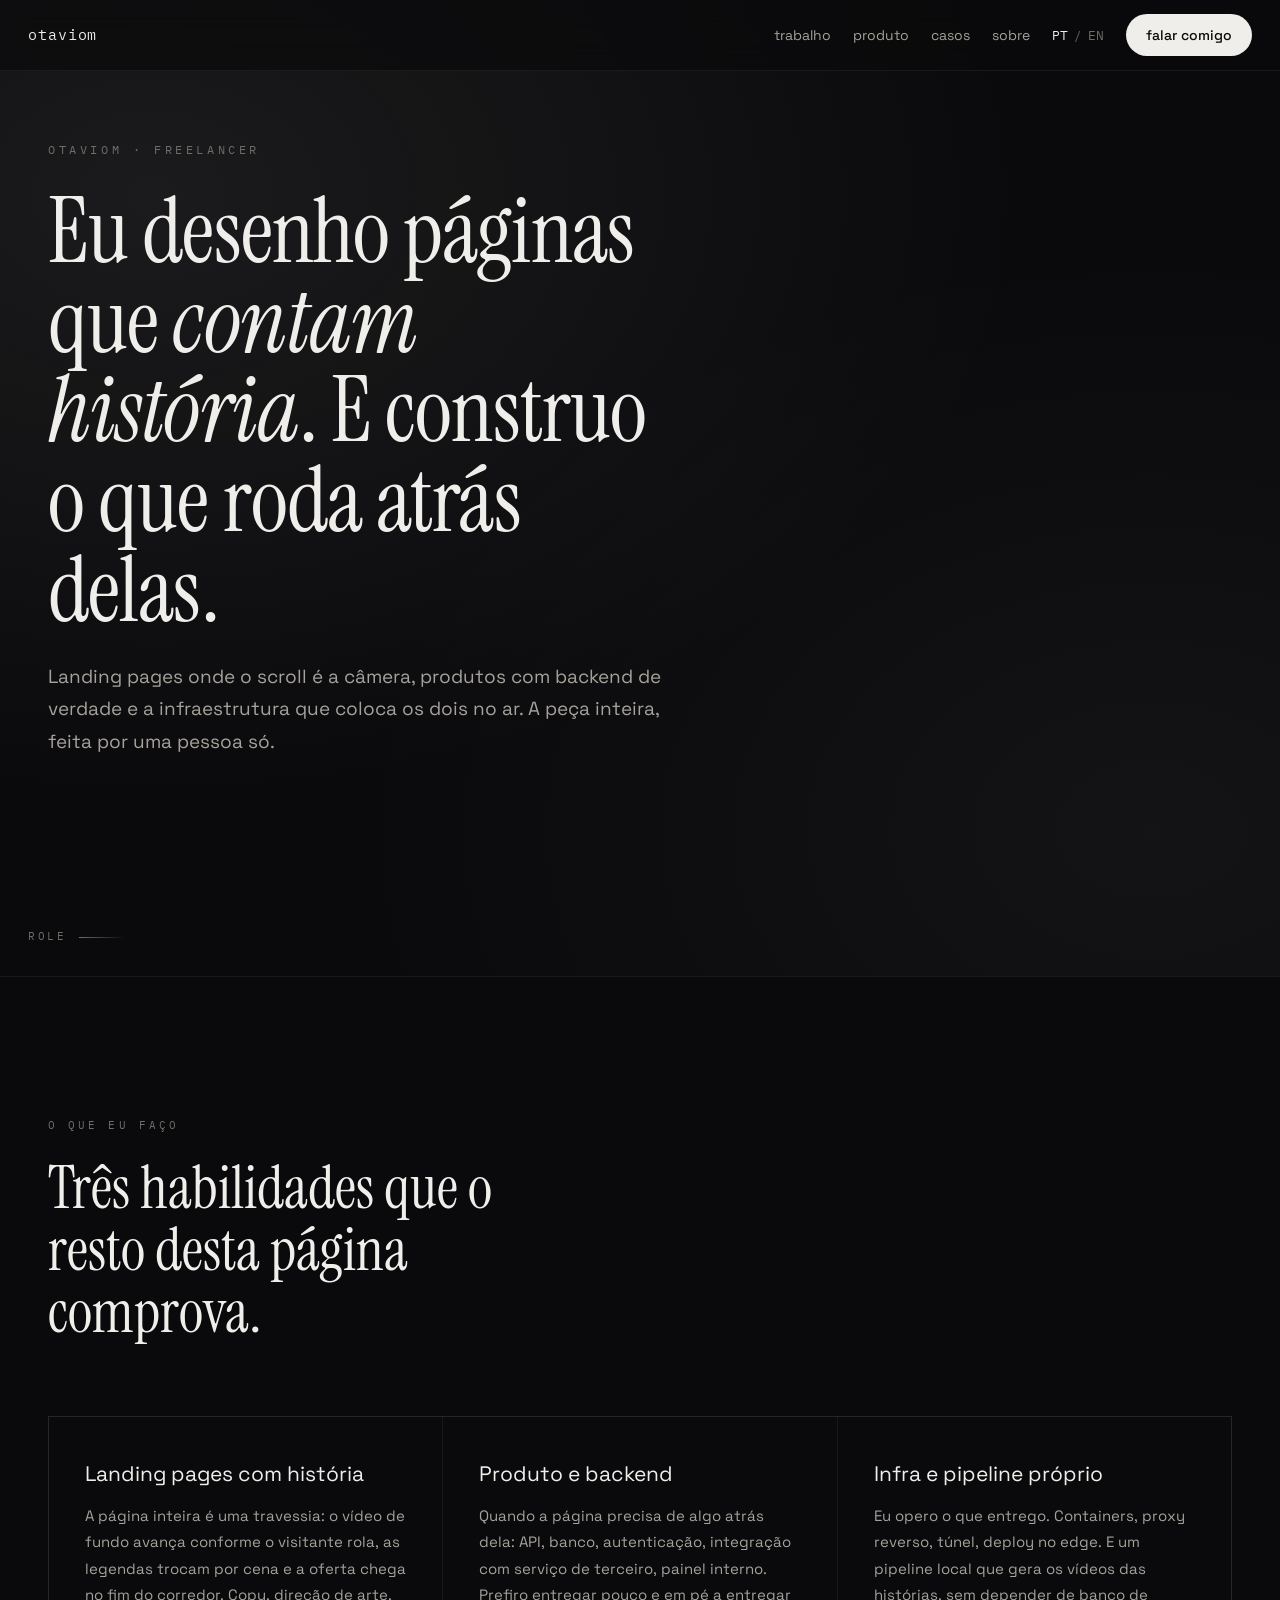
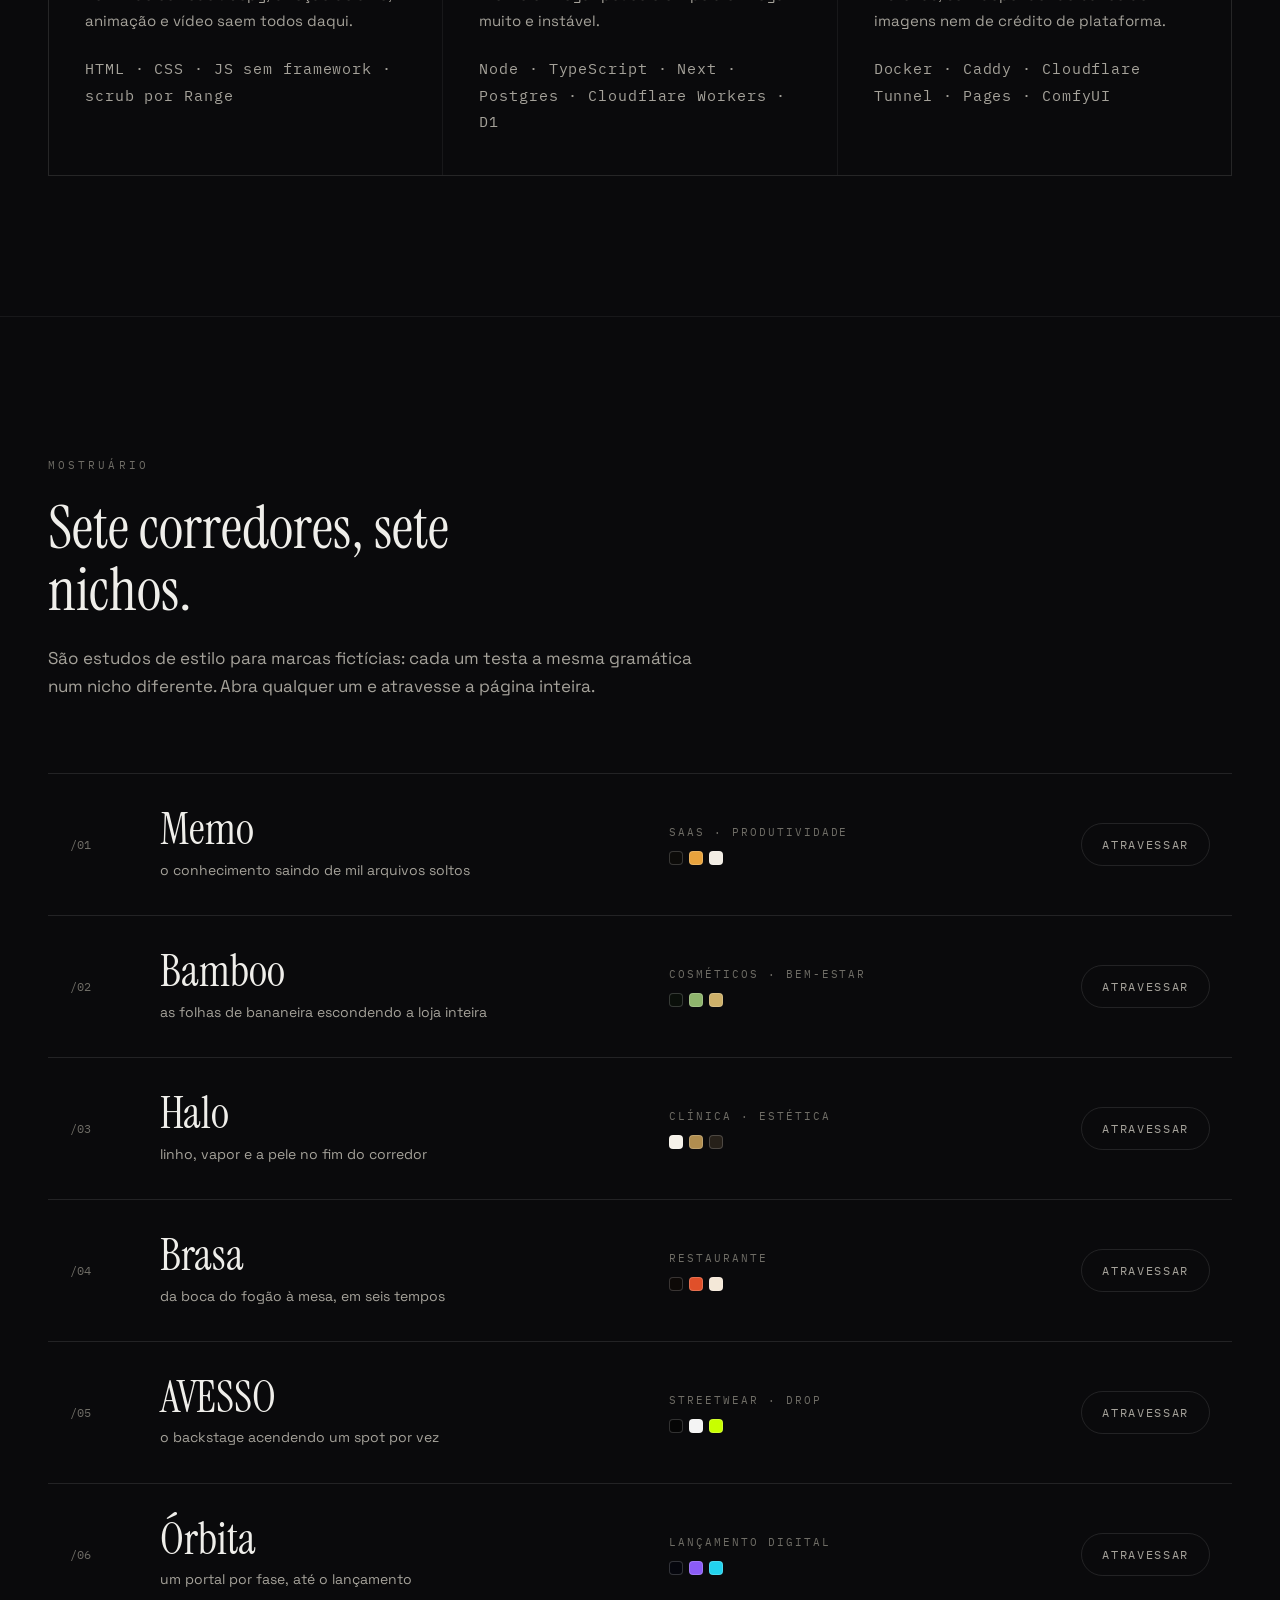
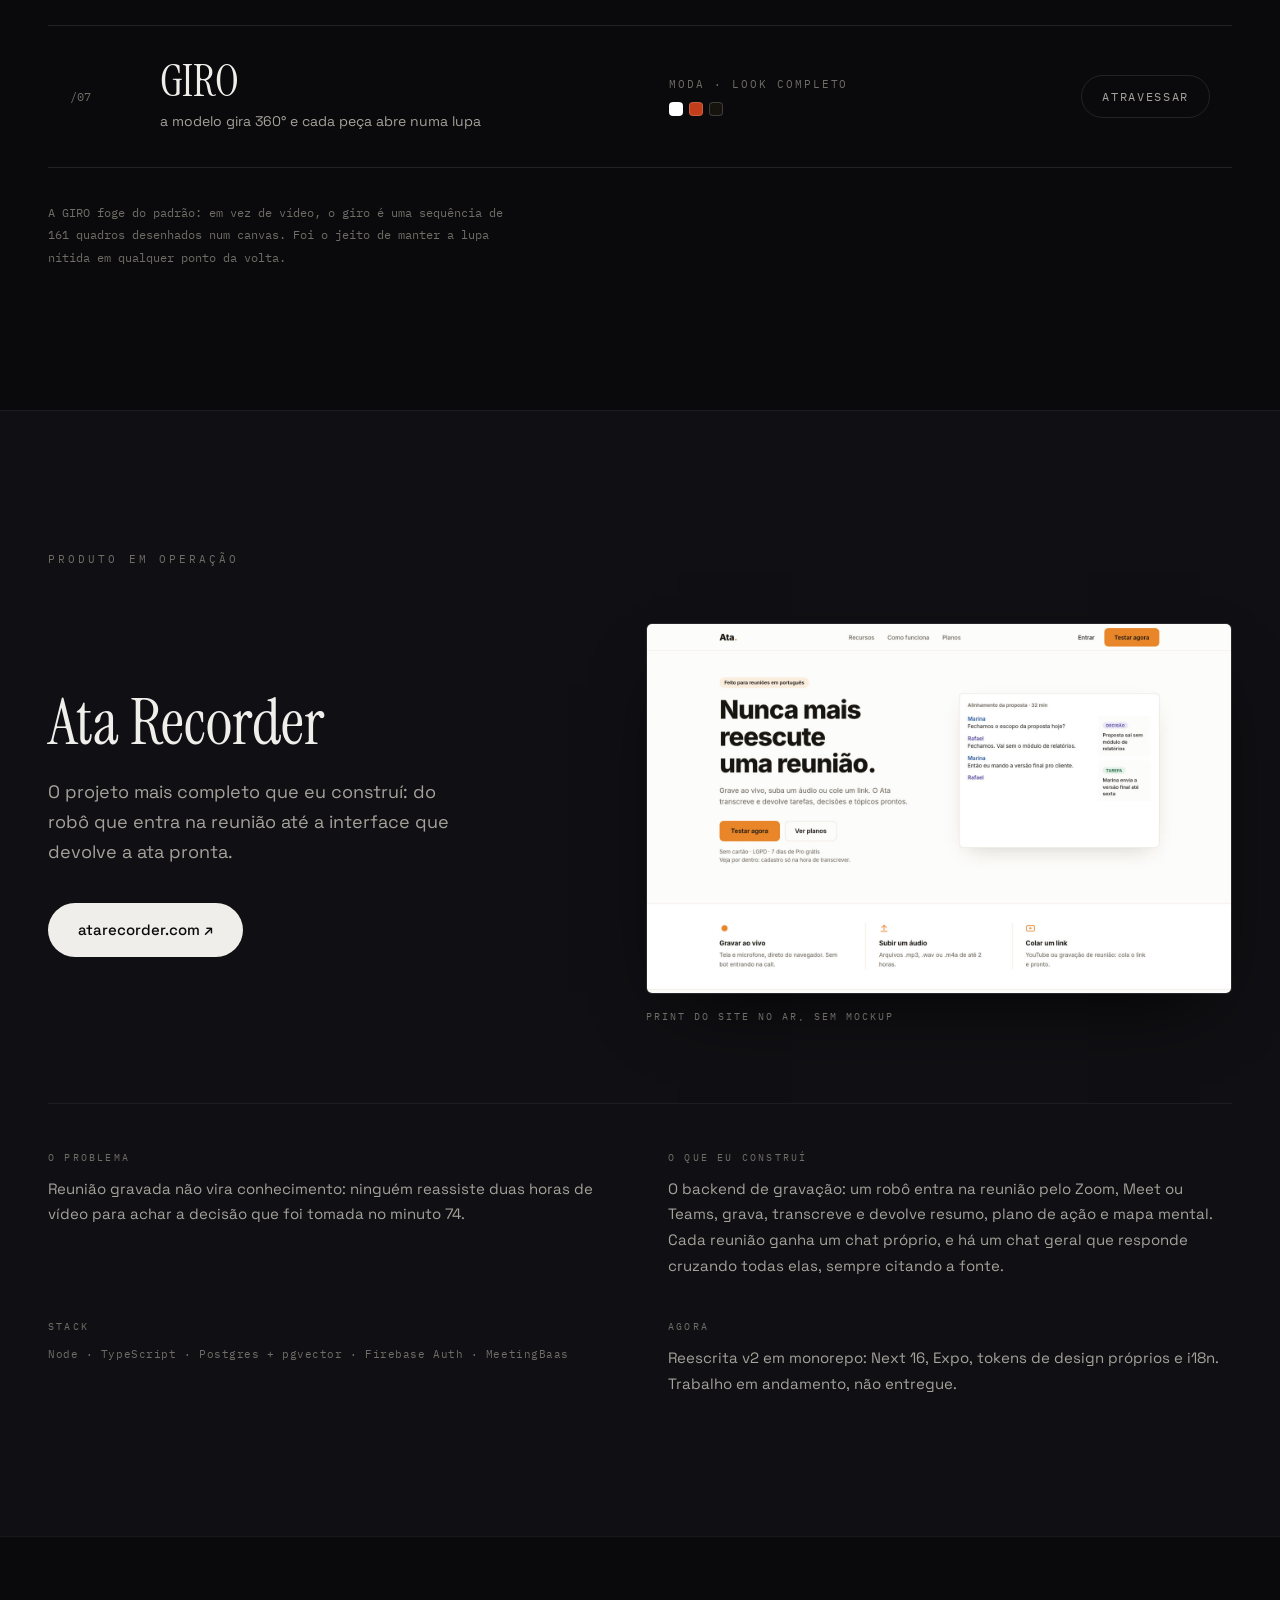
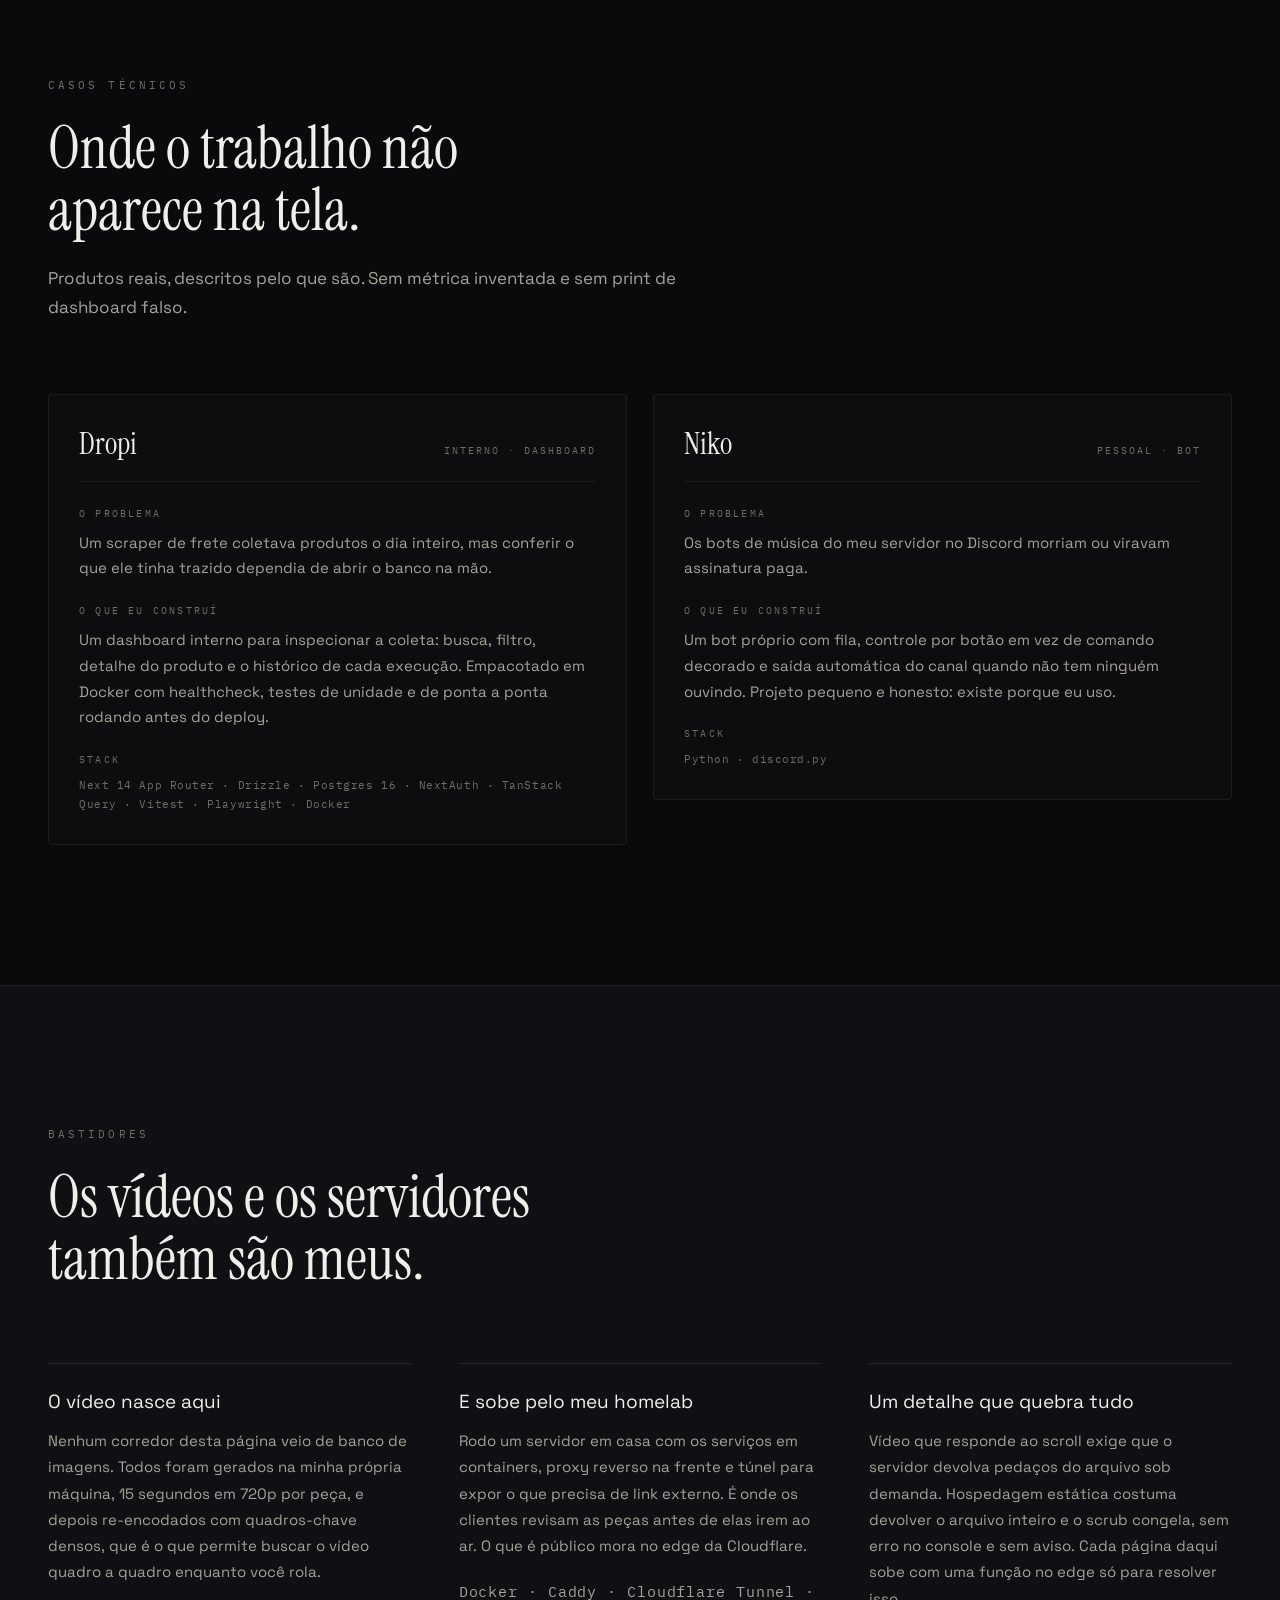
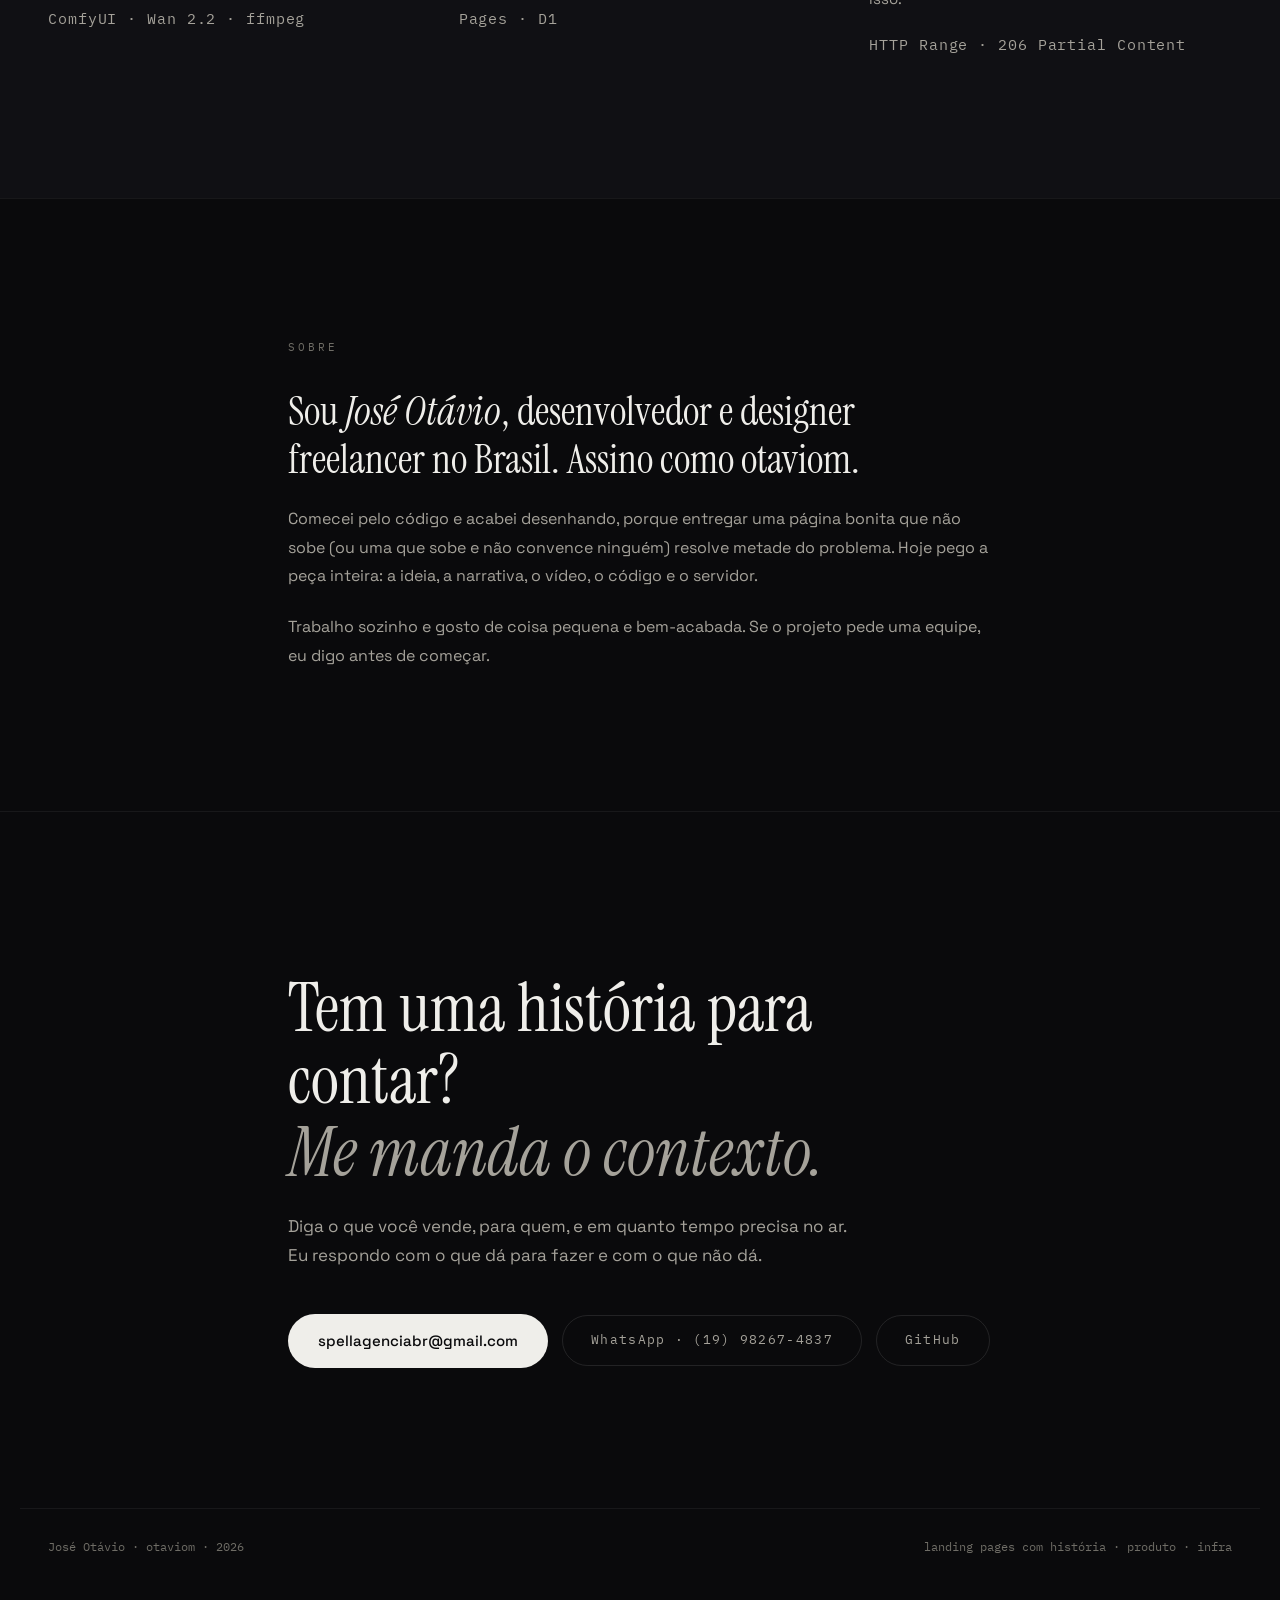
==== commit c418813b: "feat: faixa propria para o Ata Recorder, com print do site no ar O Ata Recorder era um card entre tr" ====
--- a/public/index.html
+++ b/public/index.html
@@ -26,6 +26,7 @@
   <a class="logo" href="#topo">otaviom</a>
   <div class="nav-right">
     <a class="nav-link" href="#trabalho" data-i18n="nav.work">trabalho</a>
+    <a class="nav-link" href="#produto" data-i18n="nav.product">produto</a>
     <a class="nav-link" href="#casos" data-i18n="nav.cases">casos</a>
     <a class="nav-link" href="#sobre" data-i18n="nav.about">sobre</a>
     <div class="lang" role="group" data-i18n-attr="aria-label:nav.langLabel" aria-label="Idioma">
@@ -193,7 +194,7 @@
       <span class="work-go mono" data-i18n="work.go">atravessar</span>
     </a>
 
-    <a class="work fx" style="--hue: #c23d1a; --fxd: 360ms;" href="lps/giro/" data-poster="assets/img/poster-giro.jpg">
+    <a class="work fx" style="--hue: #c23d1a; --fxd: 360ms;" href="lps/giro/" data-prev="assets/video/prev-giro.mp4" data-poster="assets/img/poster-giro.jpg">
       <div class="work-vid" aria-hidden="true"><video muted loop playsinline preload="none"></video></div>
       <span class="work-num mono">/07</span>
       <span class="work-name">
@@ -214,7 +215,54 @@
   </div>
 </section>
 
-<!-- ======================= 4. CASOS TÉCNICOS ======================= -->
+<!-- ======================= 4. PRODUTO EM OPERAÇÃO =======================
+     O Ata Recorder sai da grade de casos e ganha faixa própria: é o projeto
+     mais completo e o único do portfólio com produto no ar em domínio próprio.
+     A imagem é print do site real — a única da página, e de propósito, porque
+     a seção seguinte promete não usar print falso. -->
+<section id="produto" class="band band-alt">
+  <div class="wrap">
+    <p class="kicker mono fx" data-i18n="product.kicker">produto em operação</p>
+
+    <div class="ata-top">
+      <div class="ata-intro">
+        <h2 class="ata-name serif fx" style="--fxd: 60ms;">Ata Recorder</h2>
+        <p class="ata-line fx" style="--fxd: 120ms;" data-i18n="product.line">O projeto mais completo que eu construí: do robô que entra na reunião até a interface que devolve a ata pronta.</p>
+        <div class="ata-ctas fx" style="--fxd: 200ms;">
+          <a class="btn btn-lg" href="https://atarecorder.com" target="_blank" rel="noopener noreferrer">atarecorder.com&nbsp;↗</a>
+        </div>
+      </div>
+
+      <figure class="ata-shot fx" style="--fxd: 160ms;">
+        <img src="assets/img/ata-site.jpg" width="1424" height="900" loading="lazy" decoding="async"
+             data-i18n-attr="alt:product.shotAlt"
+             alt="A página inicial do Ata Recorder, com um painel mostrando a transcrição de uma reunião e os cartões de decisão e tarefa extraídos dela.">
+        <figcaption class="mono" data-i18n="product.shotCap">print do site no ar, sem mockup</figcaption>
+      </figure>
+    </div>
+
+    <dl class="ata-facts">
+      <div class="ata-fact fx" style="--fxd: 60ms;">
+        <dt class="mono" data-i18n="cases.problem">o problema</dt>
+        <dd data-i18n="cases.ata.problem">Reunião gravada não vira conhecimento: ninguém reassiste duas horas de vídeo para achar a decisão que foi tomada no minuto 74.</dd>
+      </div>
+      <div class="ata-fact fx" style="--fxd: 120ms;">
+        <dt class="mono" data-i18n="cases.built">o que eu construí</dt>
+        <dd data-i18n="cases.ata.built">O backend de gravação: um robô entra na reunião pelo Zoom, Meet ou Teams, grava, transcreve e devolve resumo, plano de ação e mapa mental. Cada reunião ganha um chat próprio, e há um chat geral que responde cruzando todas elas, sempre citando a fonte.</dd>
+      </div>
+      <div class="ata-fact fx" style="--fxd: 180ms;">
+        <dt class="mono" data-i18n="cases.stack">stack</dt>
+        <dd class="case-stack mono" data-i18n="cases.ata.stack">Node · TypeScript · Postgres + pgvector · Firebase Auth · MeetingBaas</dd>
+      </div>
+      <div class="ata-fact fx" style="--fxd: 240ms;">
+        <dt class="mono" data-i18n="cases.now">agora</dt>
+        <dd data-i18n="cases.ata.now">Reescrita v2 em monorepo: Next 16, Expo, tokens de design próprios e i18n. Trabalho em andamento, não entregue.</dd>
+      </div>
+    </dl>
+  </div>
+</section>
+
+<!-- ======================= 5. CASOS TÉCNICOS ======================= -->
 <section id="casos" class="band">
   <div class="wrap">
     <p class="kicker mono fx" data-i18n="cases.kicker">casos técnicos</p>
@@ -224,24 +272,6 @@
     <div class="cases">
 
       <article class="case fx" style="--fxd: 120ms;">
-        <header class="case-head">
-          <h3 class="serif">Ata Recorder</h3>
-          <span class="case-tag mono" data-i18n="cases.ata.tag">produto · em operação</span>
-        </header>
-        <dl class="case-body">
-          <dt class="mono" data-i18n="cases.problem">o problema</dt>
-          <dd data-i18n="cases.ata.problem">Reunião gravada não vira conhecimento: ninguém reassiste duas horas de vídeo para achar a decisão que foi tomada no minuto 74.</dd>
-          <dt class="mono" data-i18n="cases.built">o que eu construí</dt>
-          <dd data-i18n="cases.ata.built">O backend de gravação: um robô entra na reunião pelo Zoom, Meet ou Teams, grava, transcreve e devolve resumo, plano de ação e mapa mental. Cada reunião ganha um chat próprio, e há um chat geral que responde cruzando todas elas, sempre citando a fonte.</dd>
-          <dt class="mono" data-i18n="cases.stack">stack</dt>
-          <dd class="case-stack mono" data-i18n="cases.ata.stack">Node · TypeScript · Postgres + pgvector · Firebase Auth · MeetingBaas</dd>
-          <dt class="mono" data-i18n="cases.now">agora</dt>
-          <dd data-i18n="cases.ata.now">Reescrita v2 em monorepo: Next 16, Expo, tokens de design próprios e i18n. Trabalho em andamento, não entregue.</dd>
-        </dl>
-        <a class="case-link mono" href="lps/ata/" data-i18n="cases.ata.link">ver a landing page do produto →</a>
-      </article>
-
-      <article class="case fx" style="--fxd: 200ms;">
         <header class="case-head">
           <h3 class="serif">Dropi</h3>
           <span class="case-tag mono" data-i18n="cases.dropi.tag">interno · dashboard</span>
@@ -256,7 +286,7 @@
         </dl>
       </article>
 
-      <article class="case fx" style="--fxd: 280ms;">
+      <article class="case fx" style="--fxd: 200ms;">
         <header class="case-head">
           <h3 class="serif">Niko</h3>
           <span class="case-tag mono" data-i18n="cases.niko.tag">pessoal · bot</span>
@@ -275,7 +305,7 @@
   </div>
 </section>
 
-<!-- ======================= 5. BASTIDORES ======================= -->
+<!-- ======================= 6. BASTIDORES ======================= -->
 <section id="bastidores" class="band band-alt">
   <div class="wrap">
     <p class="kicker mono fx" data-i18n="behind.kicker">bastidores</p>
@@ -303,7 +333,7 @@
   </div>
 </section>
 
-<!-- ======================= 6. SOBRE ======================= -->
+<!-- ======================= 7. SOBRE ======================= -->
 <section id="sobre" class="band">
   <div class="wrap wrap-narrow">
     <p class="kicker mono fx" data-i18n="about.kicker">sobre</p>
@@ -315,7 +345,7 @@
   </div>
 </section>
 
-<!-- ======================= 7. CONTATO ======================= -->
+<!-- ======================= 8. CONTATO ======================= -->
 <section id="contato" class="band band-end">
   <div class="wrap wrap-narrow">
     <h2 class="contact-title serif fx" data-i18n-html="contact.title">Tem uma história para contar?<br><em>Me manda o contexto.</em></h2>
--- a/public/assets/css/site.css
+++ b/public/assets/css/site.css
@@ -486,6 +486,77 @@
   max-width: 68ch;
 }
 
+/* ===== Produto em operação (Ata Recorder) =====
+   Faixa própria, em band-alt, porque é o único produto do portfólio com
+   domínio próprio no ar. O print é claro e a página é escura: a moldura com
+   borda e sombra funda evita que a imagem pareça colada, sem inventar uma
+   janela de navegador falsa em volta dela. */
+.ata-top {
+  display: grid;
+  grid-template-columns: minmax(0, 1fr) minmax(0, 1.08fr);
+  gap: 56px;
+  align-items: center;
+  margin-top: 54px;
+}
+
+.ata-name { font-size: clamp(38px, 5.2vw, 64px); line-height: 1.02; }
+
+.ata-line {
+  margin-top: 22px;
+  font-size: 18px;
+  line-height: 1.66;
+  color: var(--muted);
+  max-width: 36ch;
+}
+
+.ata-ctas {
+  display: flex;
+  flex-wrap: wrap;
+  align-items: center;
+  gap: 14px;
+  margin-top: 36px;
+}
+
+.ata-shot { margin: 0; }
+.ata-shot img {
+  width: 100%;
+  height: auto;
+  border-radius: 6px;
+  border: 1px solid var(--border);
+  box-shadow: 0 30px 74px -32px rgba(0, 0, 0, .95);
+}
+.ata-shot figcaption {
+  margin-top: 15px;
+  font-size: 10px;
+  letter-spacing: .2em;
+  text-transform: uppercase;
+  color: var(--faint);
+}
+
+/* Duas colunas, não quatro: em quatro, "o que eu construí" virava uma coluna
+   de oito linhas com 30 caracteres ao lado de uma stack de três. */
+.ata-facts {
+  display: grid;
+  grid-template-columns: repeat(2, minmax(0, 1fr));
+  gap: 40px 56px;
+  margin: 78px 0 0;
+  padding-top: 46px;
+  border-top: 1px solid var(--border-soft);
+}
+.ata-fact dt {
+  font-size: 10px;
+  letter-spacing: .22em;
+  text-transform: uppercase;
+  color: var(--faint);
+  margin-bottom: 10px;
+}
+.ata-fact dd {
+  margin: 0;
+  font-size: 15px;
+  line-height: 1.72;
+  color: var(--muted);
+}
+
 /* ===== Casos técnicos ===== */
 .cases {
   display: grid;
@@ -625,6 +696,10 @@
 /* ===== Responsivo ===== */
 @media (max-width: 1000px) {
   .skills { grid-template-columns: 1fr; }
+  /* O print vai para baixo do texto: em coluna estreita ele encolheria tanto
+     que a interface do produto ficaria ilegível ao lado da tipografia. */
+  .ata-top { grid-template-columns: 1fr; gap: 42px; }
+  .ata-line { max-width: none; }
   .work { grid-template-columns: 44px 1fr auto; padding-left: 20px; }
   .work-meta { display: none; }
   /* A paleta sai por falta de espaço; a cor da peça fica nesta marca. */
@@ -650,6 +725,8 @@
   .hero-inner { padding: 120px var(--gut) 100px; }
   #topo h1 { max-width: 100%; }
   .hero-ctas .btn-lg, .hero-ctas .btn-ghost { flex: 1 1 auto; text-align: center; }
+  .ata-ctas .btn-lg, .ata-ctas .btn-ghost { flex: 1 1 auto; text-align: center; }
+  .ata-facts { grid-template-columns: 1fr; margin-top: 56px; padding-top: 36px; gap: 30px; }
   #scrubwrap { height: 170vh; }
   .scrub-cap { right: var(--gut); bottom: 14%; }
   .work { grid-template-columns: 1fr auto; gap: 16px; padding: 26px 14px; }
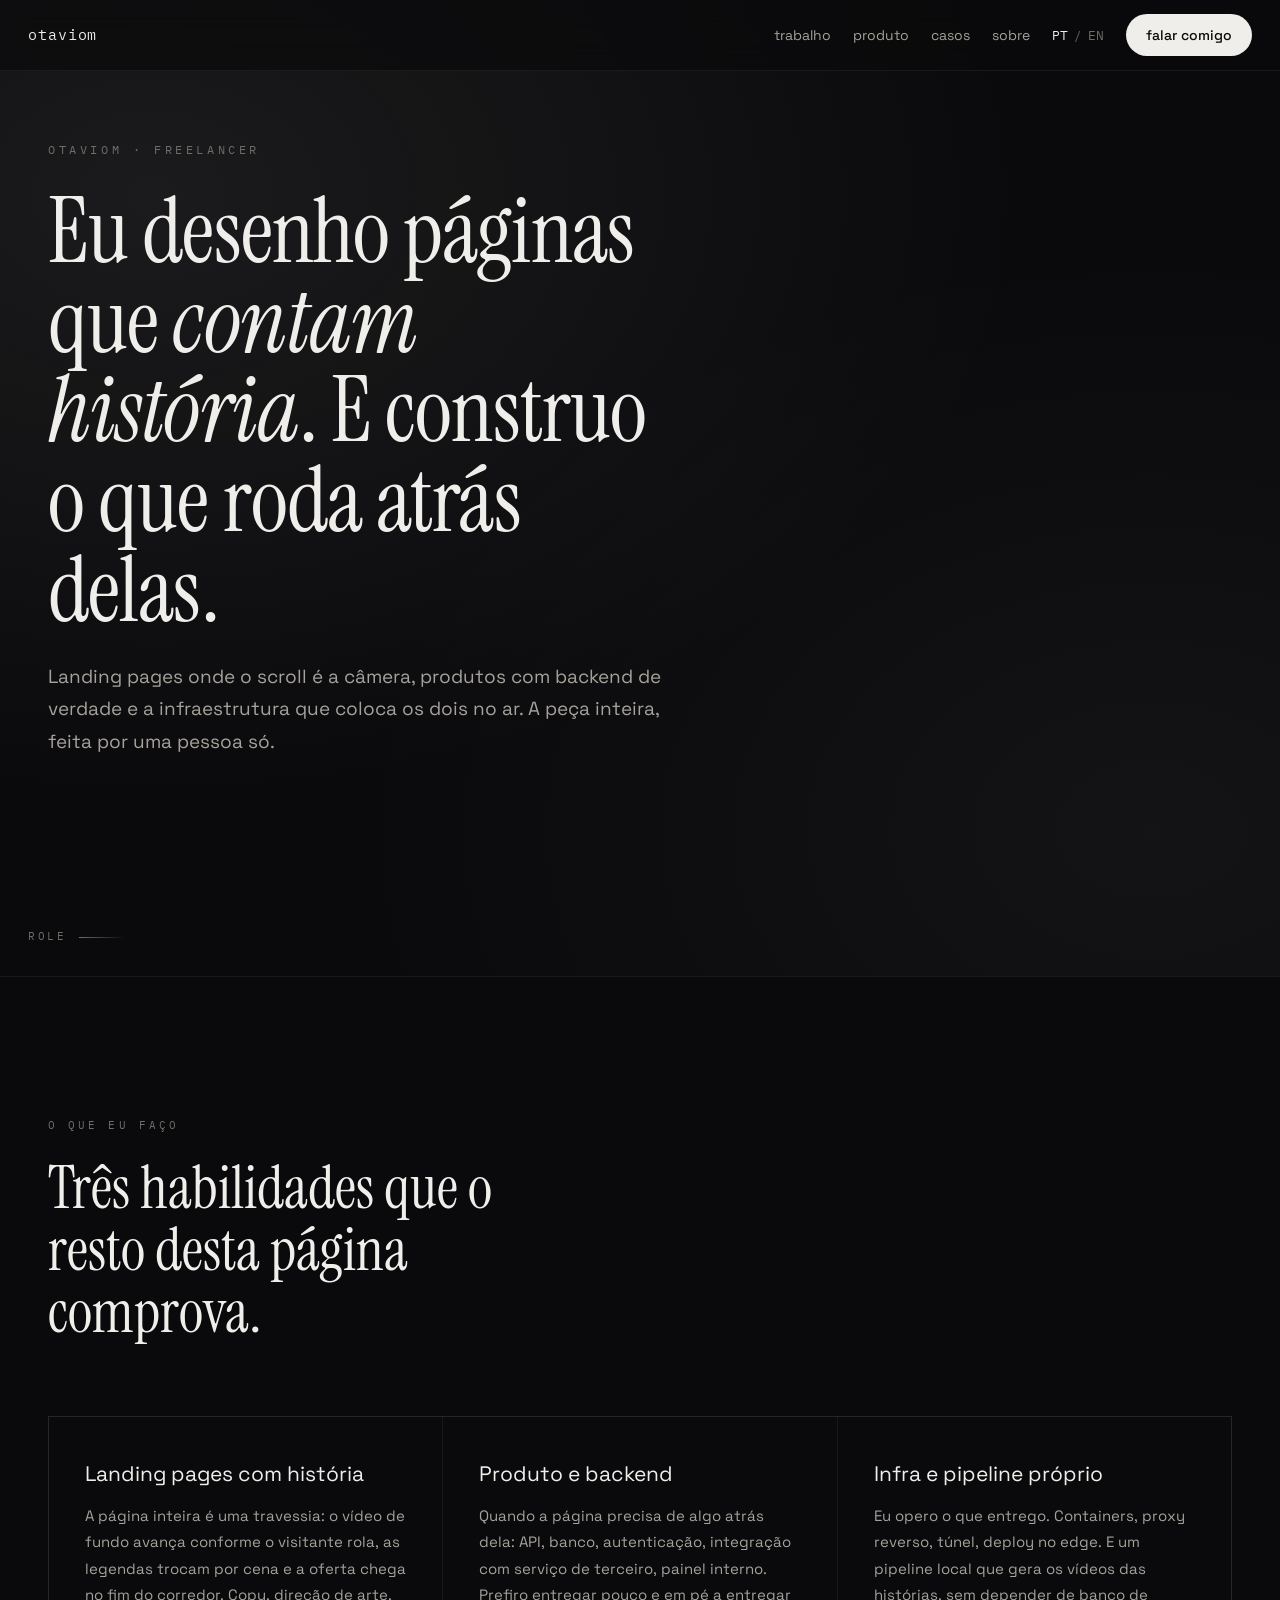
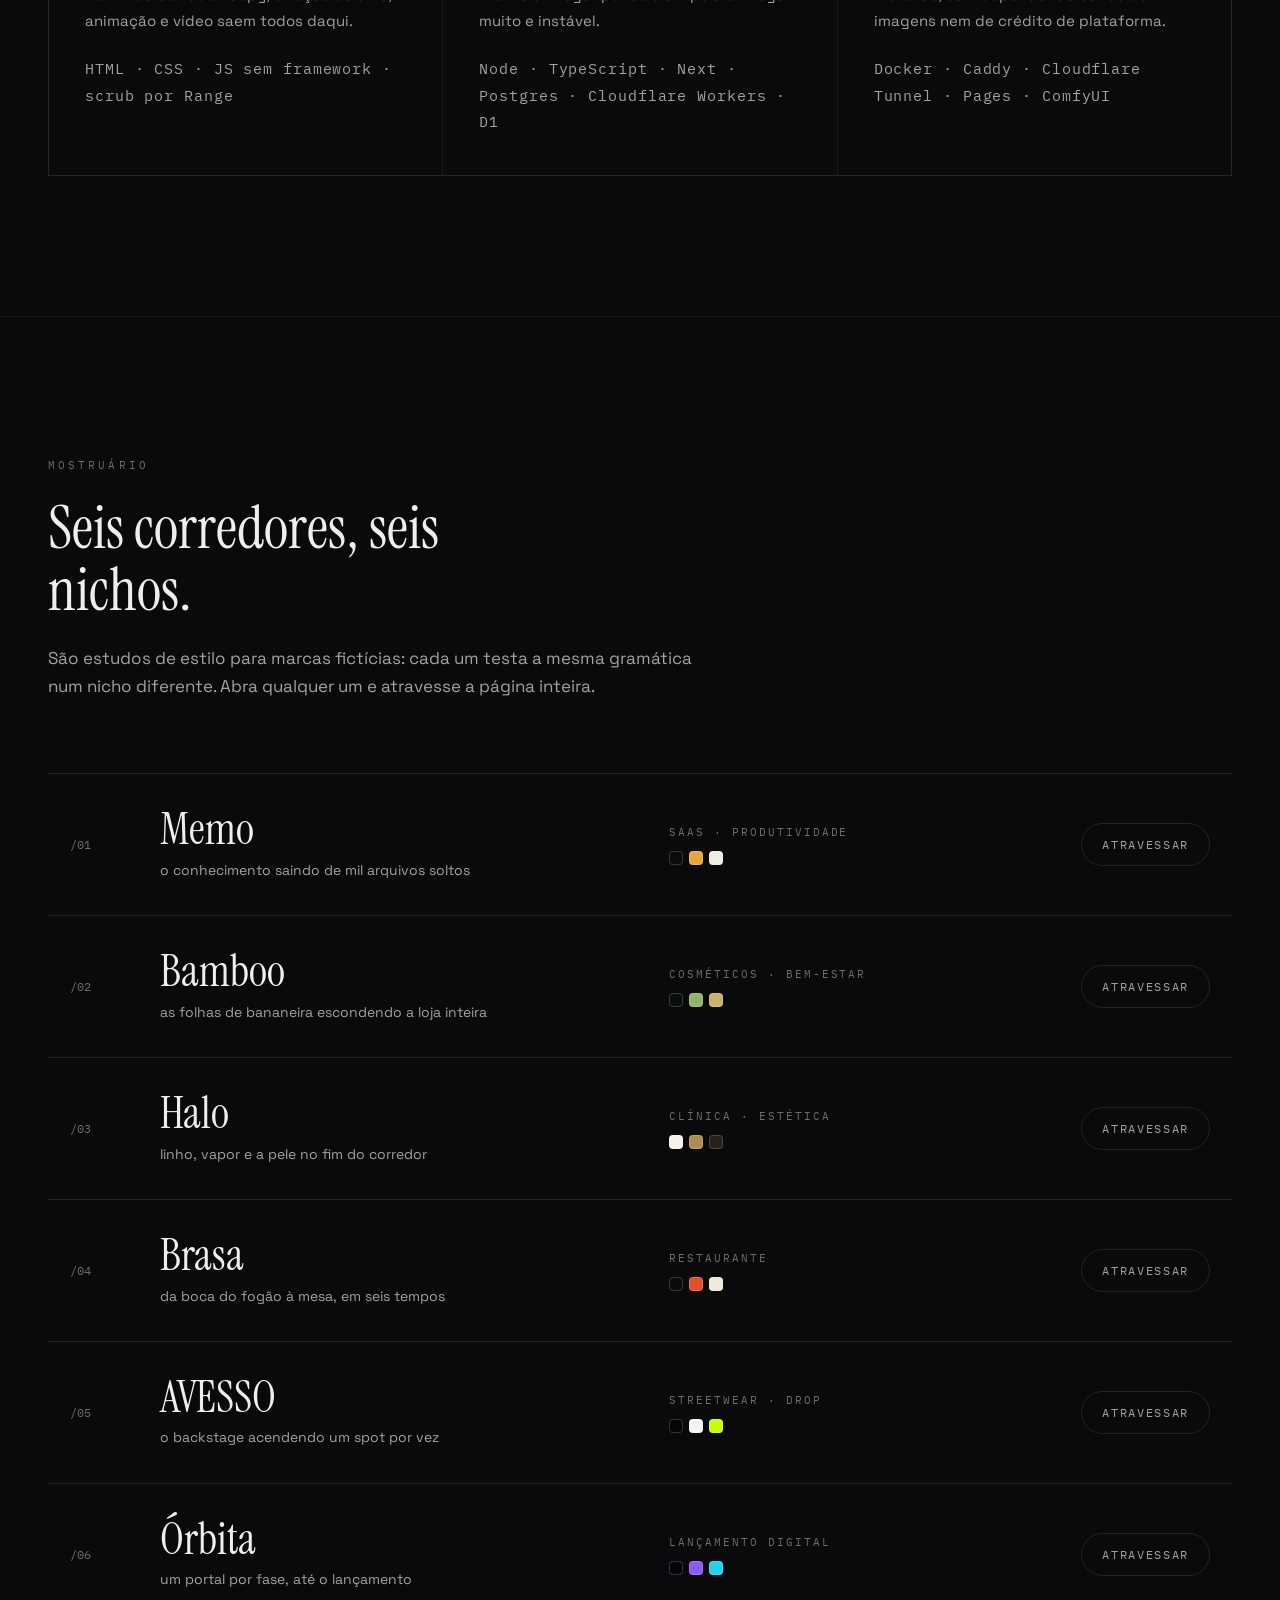
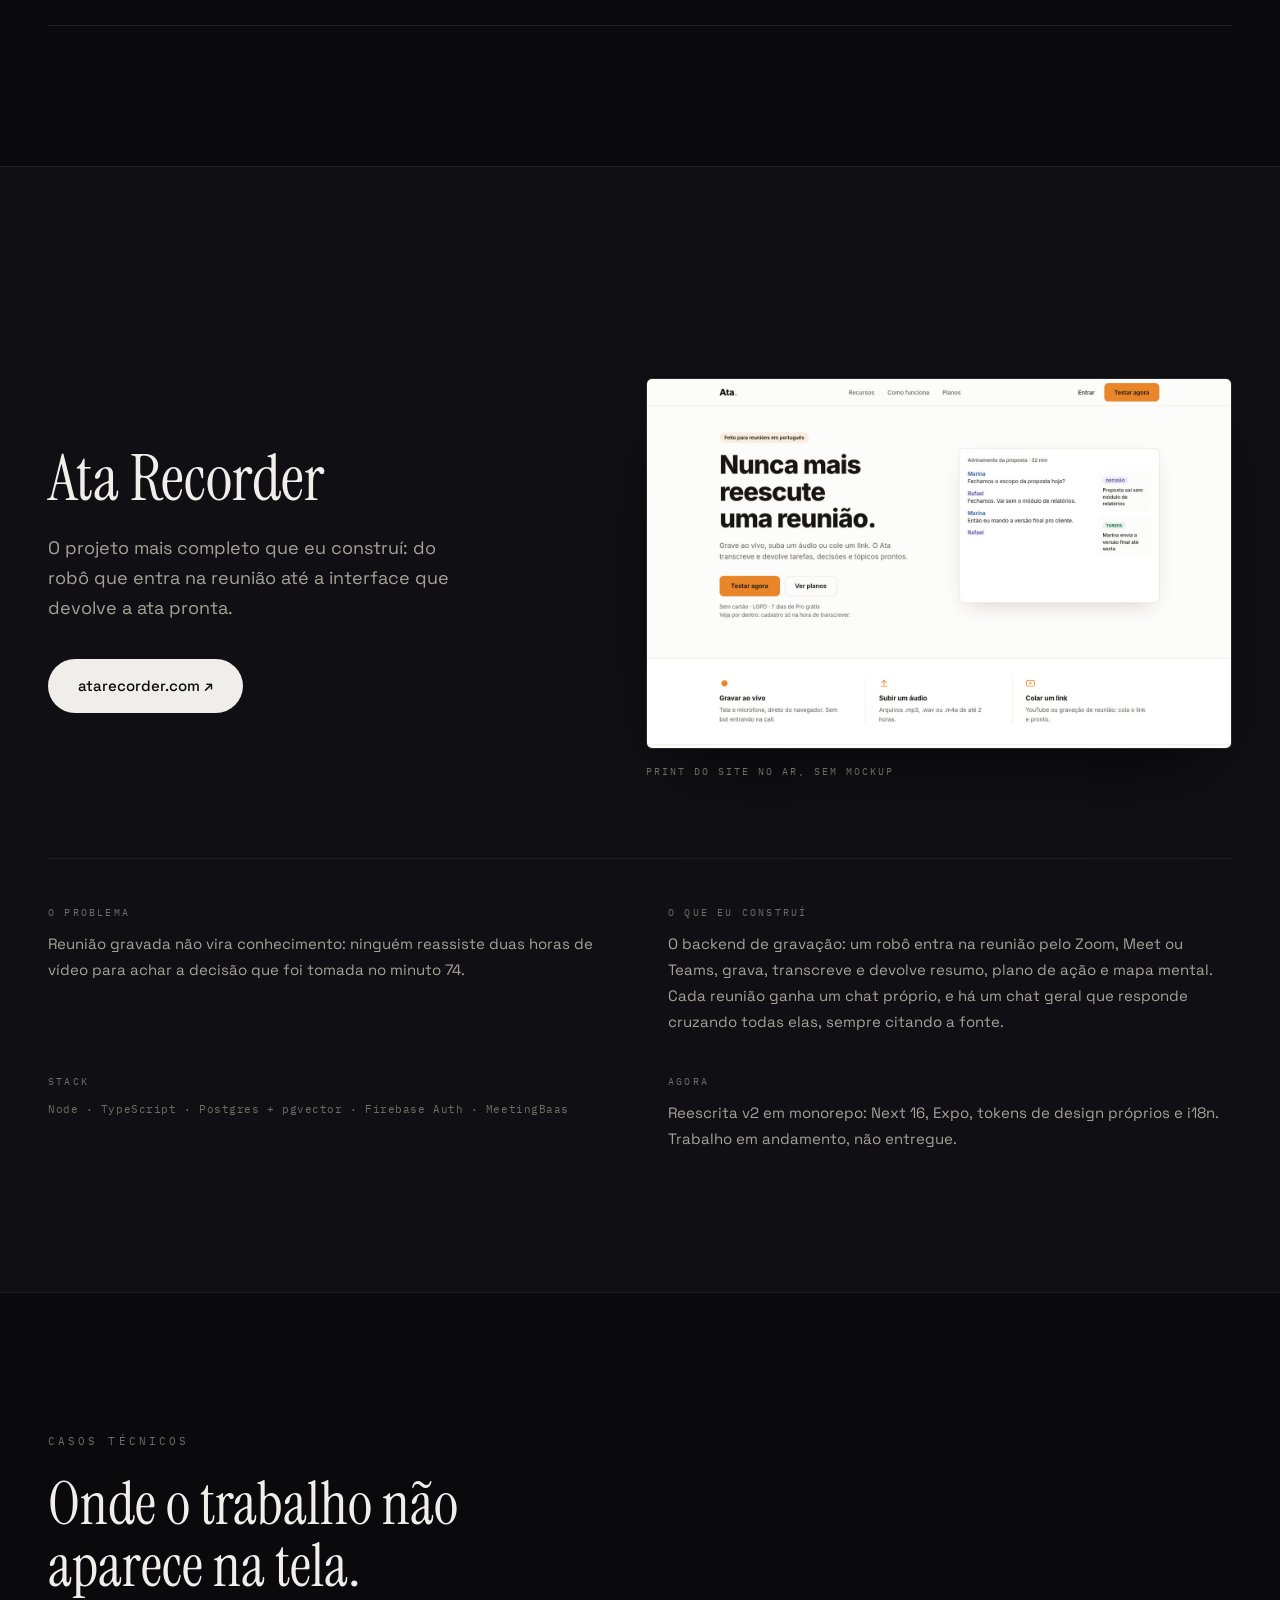
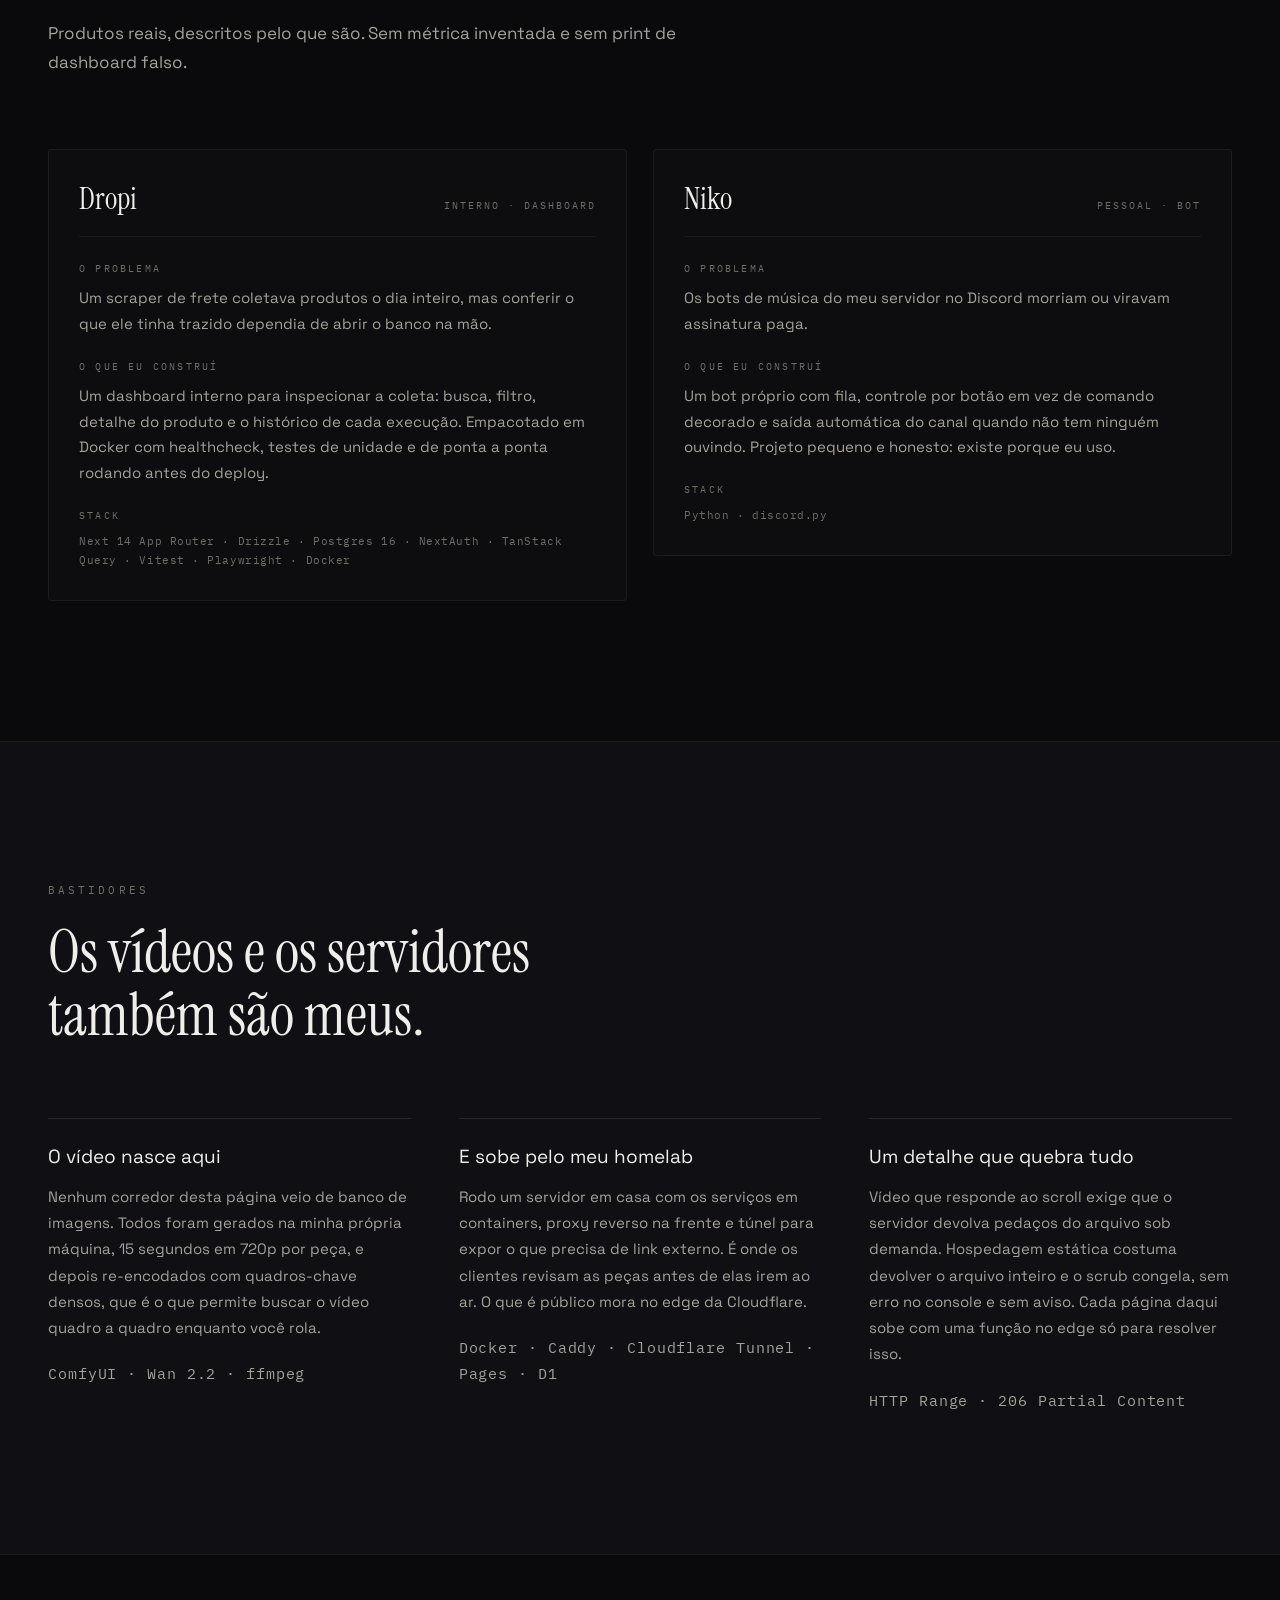
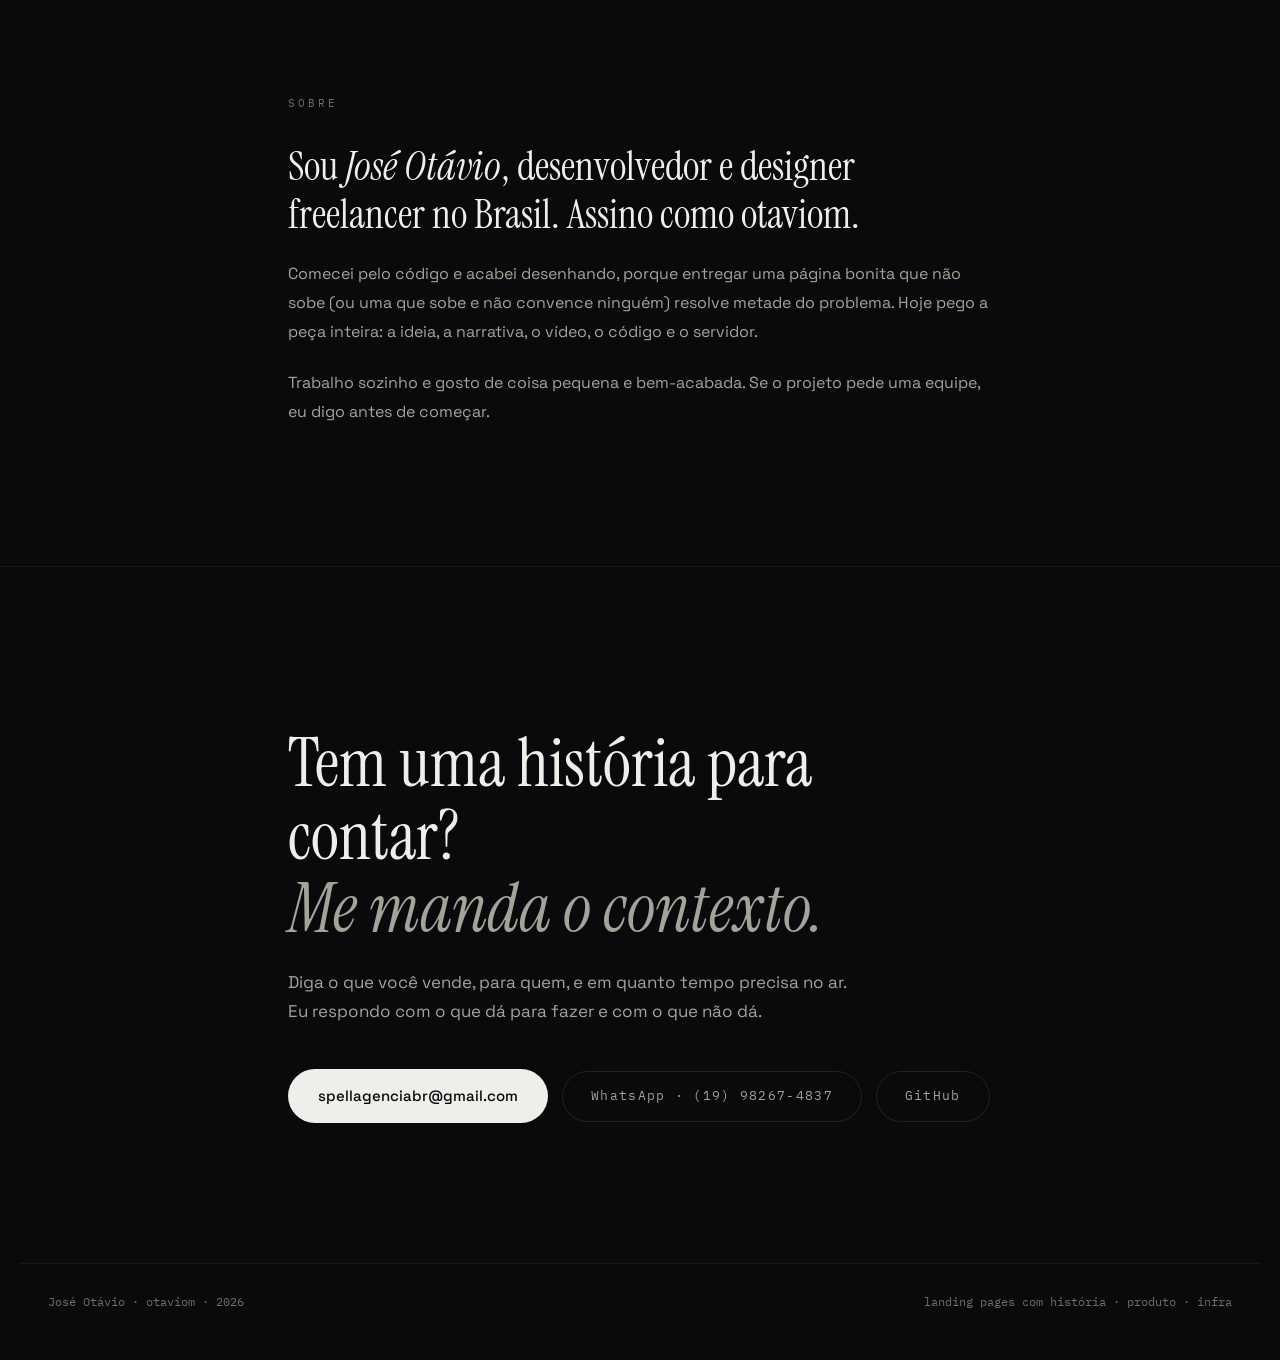
==== commit 6478c383: "feat!: retira a GIRO do mostruario Decisao do dono em 2026-07-30: a peca esta mal feita e sai do por" ====
--- a/public/index.html
+++ b/public/index.html
@@ -4,9 +4,9 @@
 <meta charset="utf-8">
 <meta name="viewport" content="width=device-width, initial-scale=1">
 <title data-i18n="meta.title">otaviom — landing pages com história, produto e infra</title>
-<meta name="description" data-i18n-attr="content:meta.description" content="Desenho landing pages narrativas, construo o produto por trás delas e opero a infraestrutura que coloca tudo no ar. Sete peças, três casos técnicos e o pipeline que eu mesmo rodo.">
+<meta name="description" data-i18n-attr="content:meta.description" content="Desenho landing pages narrativas, construo o produto por trás delas e opero a infraestrutura que coloca tudo no ar. Seis peças, três casos técnicos e o pipeline que eu mesmo rodo.">
 <meta property="og:title" data-i18n-attr="content:meta.ogTitle" content="otaviom — landing pages com história">
-<meta property="og:description" data-i18n-attr="content:meta.ogDescription" content="O scroll vira câmera. Sete corredores, três produtos e a infra que sustenta tudo.">
+<meta property="og:description" data-i18n-attr="content:meta.ogDescription" content="O scroll vira câmera. Seis corredores, três produtos e a infra que sustenta tudo.">
 <meta property="og:type" content="website">
 <meta name="theme-color" content="#0a0a0c">
 <link rel="preconnect" href="https://fonts.googleapis.com">
@@ -104,7 +104,7 @@
 <section id="trabalho" class="band">
   <div class="wrap">
     <p class="kicker mono fx" data-i18n="work.kicker">mostruário</p>
-    <h2 class="sec-title serif fx" style="--fxd: 80ms;" data-i18n="work.title">Sete corredores, sete nichos.</h2>
+    <h2 class="sec-title serif fx" style="--fxd: 80ms;" data-i18n="work.title">Seis corredores, seis nichos.</h2>
     <p class="sec-sub fx" style="--fxd: 160ms;" data-i18n="work.disclaimer">São estudos de estilo para marcas fictícias: cada um testa a mesma gramática num nicho diferente. Abra qualquer um e atravesse a página inteira.</p>
   </div>
 
@@ -194,24 +194,6 @@
       <span class="work-go mono" data-i18n="work.go">atravessar</span>
     </a>
 
-    <a class="work fx" style="--hue: #c23d1a; --fxd: 360ms;" href="lps/giro/" data-prev="assets/video/prev-giro.mp4" data-poster="assets/img/poster-giro.jpg">
-      <div class="work-vid" aria-hidden="true"><video muted loop playsinline preload="none"></video></div>
-      <span class="work-num mono">/07</span>
-      <span class="work-name">
-        <h3 class="serif">GIRO</h3>
-        <span class="work-line" data-i18n="work.giro.line">a modelo gira 360° e cada peça abre numa lupa</span>
-      </span>
-      <span class="work-meta">
-        <span class="work-nicho mono" data-i18n="work.giro.niche">Moda · look completo</span>
-        <span class="sw"><i style="background:#ffffff"></i><i style="background:#c23d1a"></i><i style="background:#16130f"></i></span>
-      </span>
-      <span class="work-go mono" data-i18n="work.go">atravessar</span>
-    </a>
-
-  </div>
-
-  <div class="wrap">
-    <p class="works-note mono fx" data-i18n="work.note">A GIRO foge do padrão: em vez de vídeo, o giro é uma sequência de 161 quadros desenhados num canvas. Foi o jeito de manter a lupa nítida em qualquer ponto da volta.</p>
   </div>
 </section>
 
--- a/public/assets/css/site.css
+++ b/public/assets/css/site.css
@@ -477,14 +477,6 @@
   transition: border-color .25s ease, color .25s ease;
 }
 .work:hover .work-go { border-color: var(--hue); color: var(--hue); }
-
-.works-note {
-  margin-top: 34px;
-  font-size: 12px;
-  line-height: 1.9;
-  color: var(--faint);
-  max-width: 68ch;
-}
 
 /* ===== Produto em operação (Ata Recorder) =====
    Faixa própria, em band-alt, porque é o único produto do portfólio com
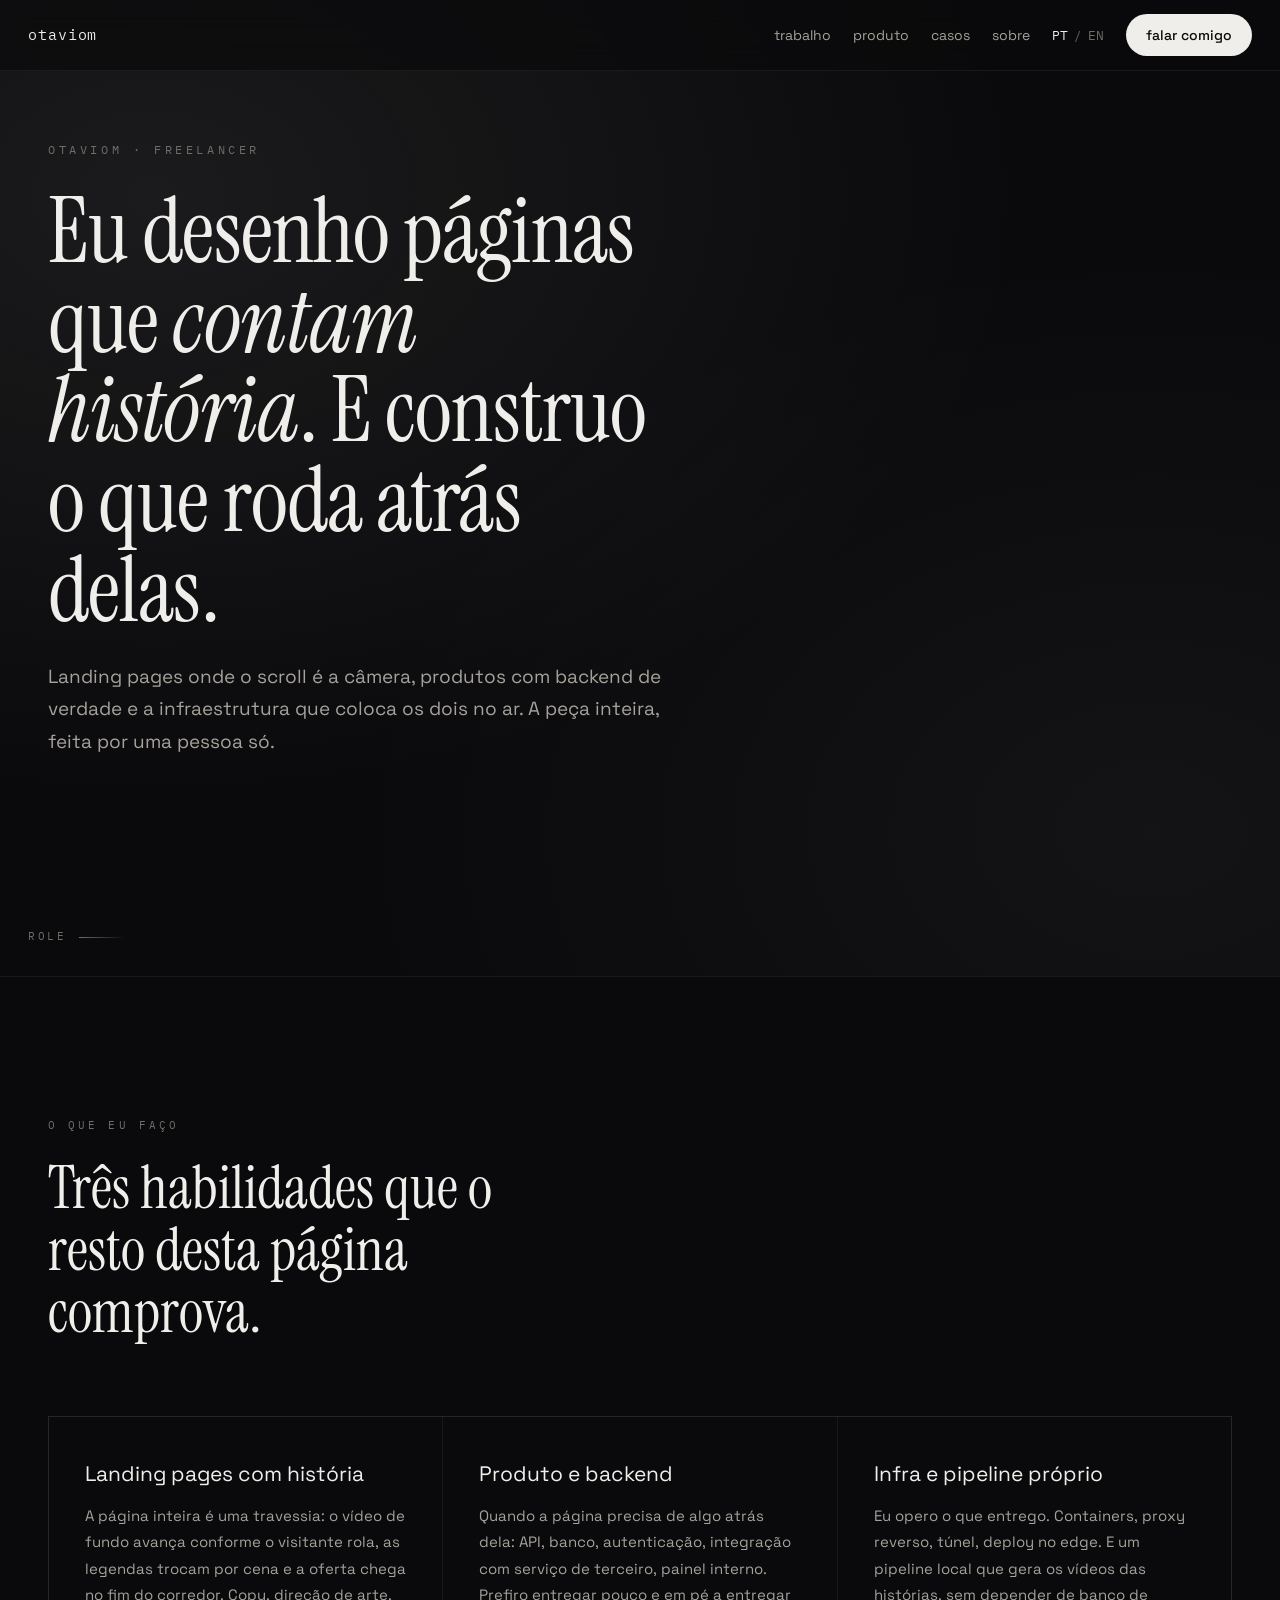
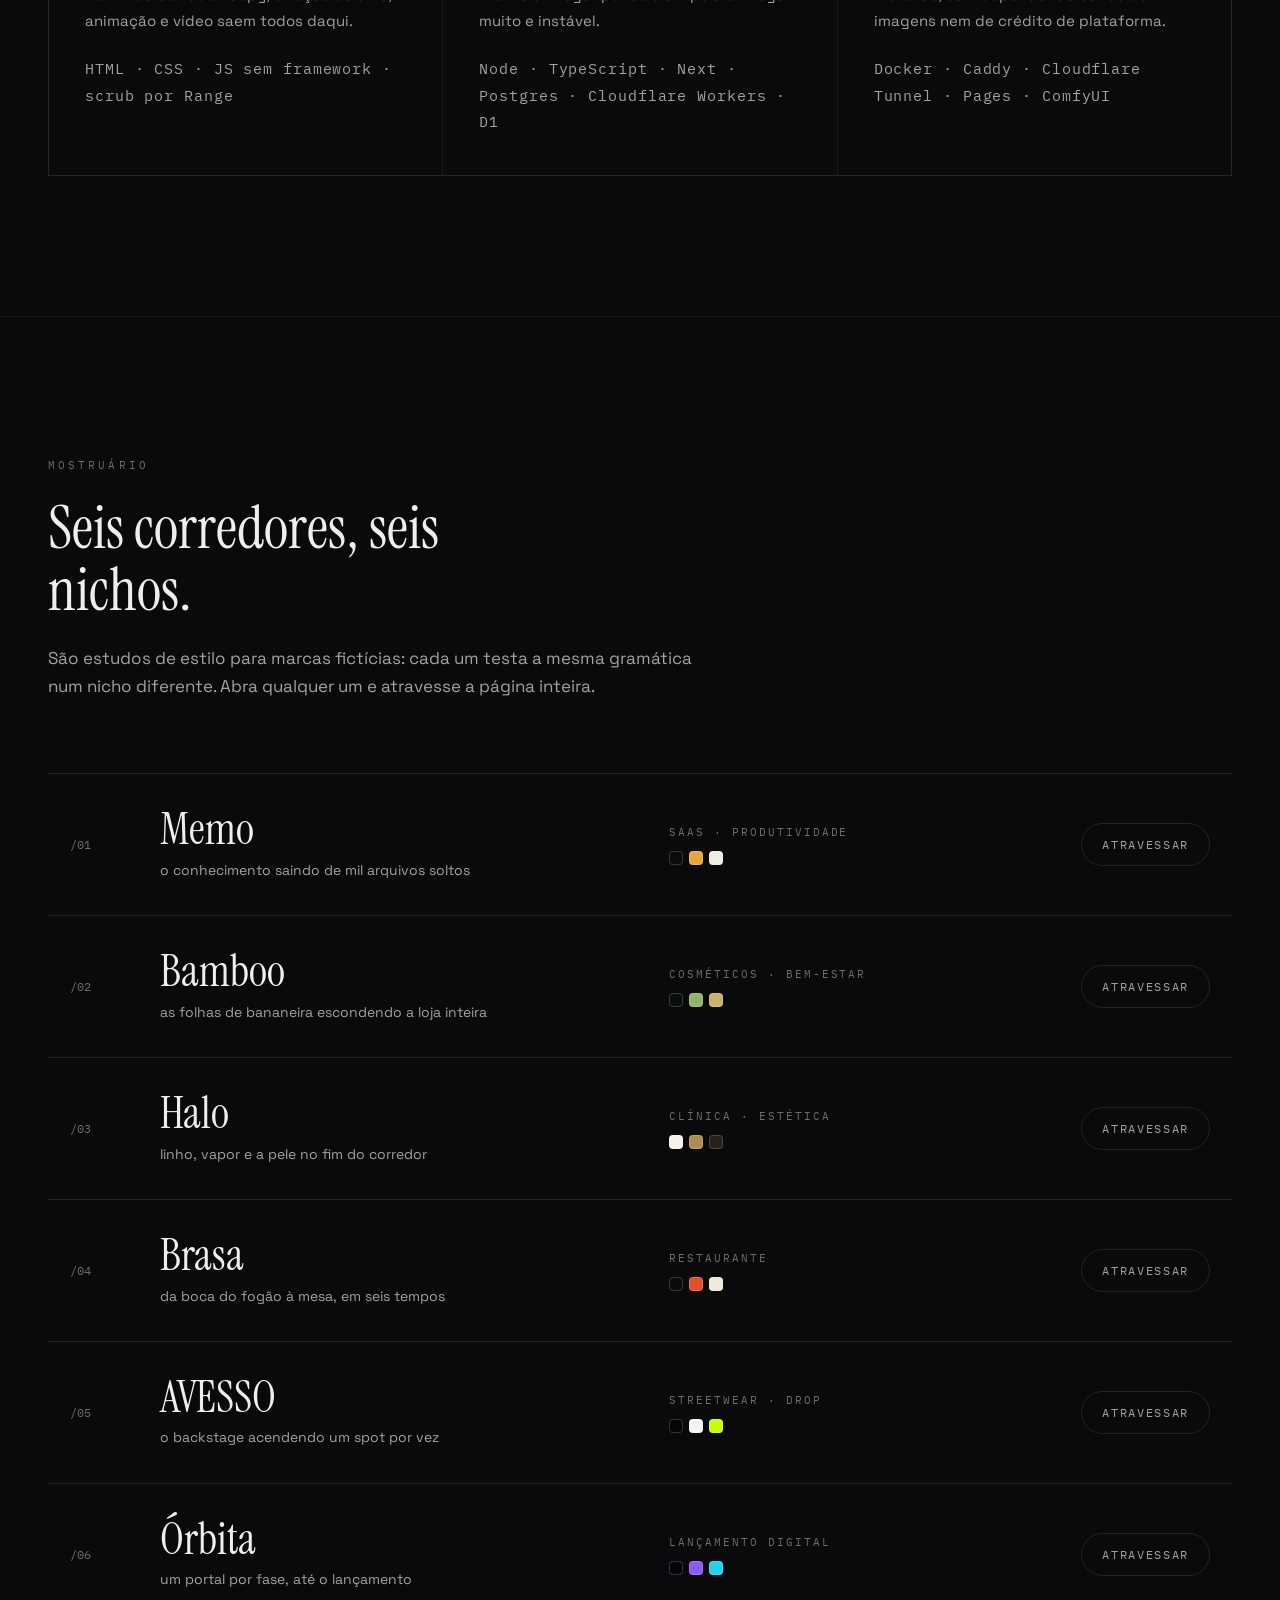
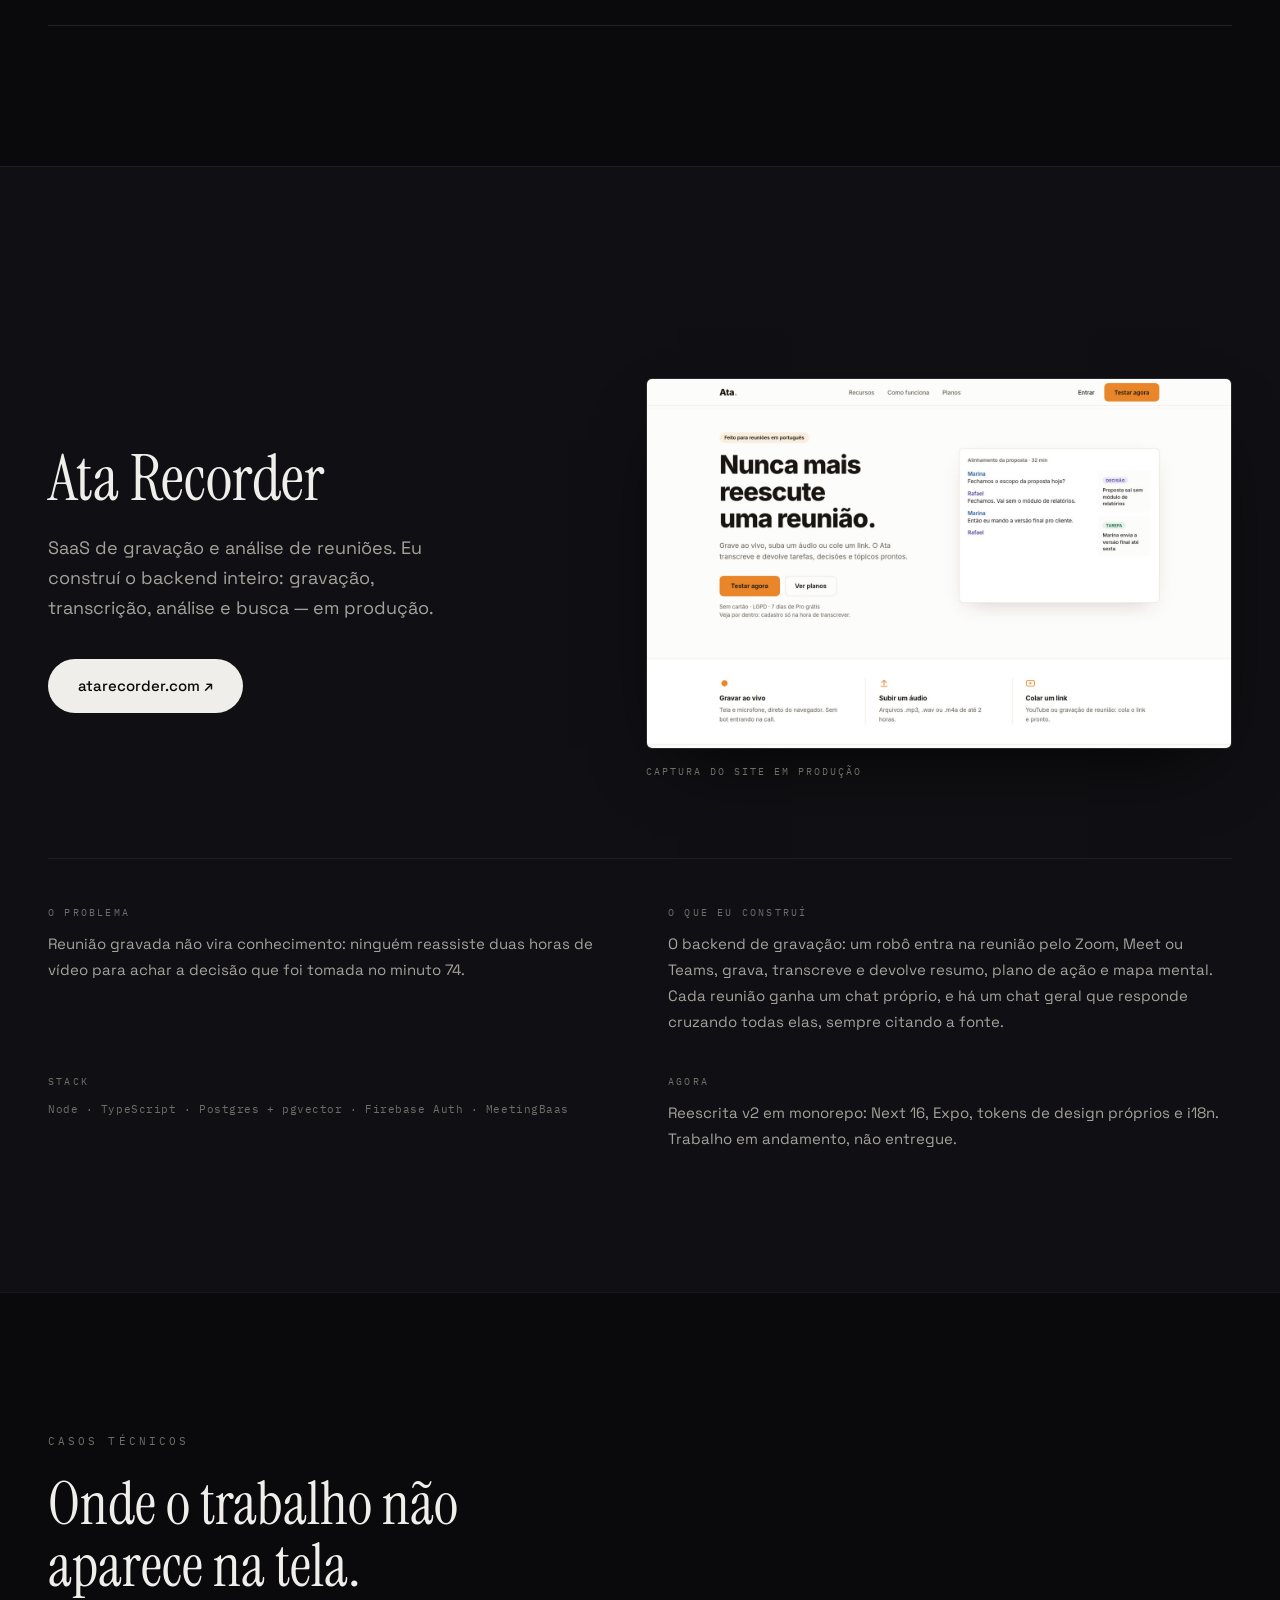
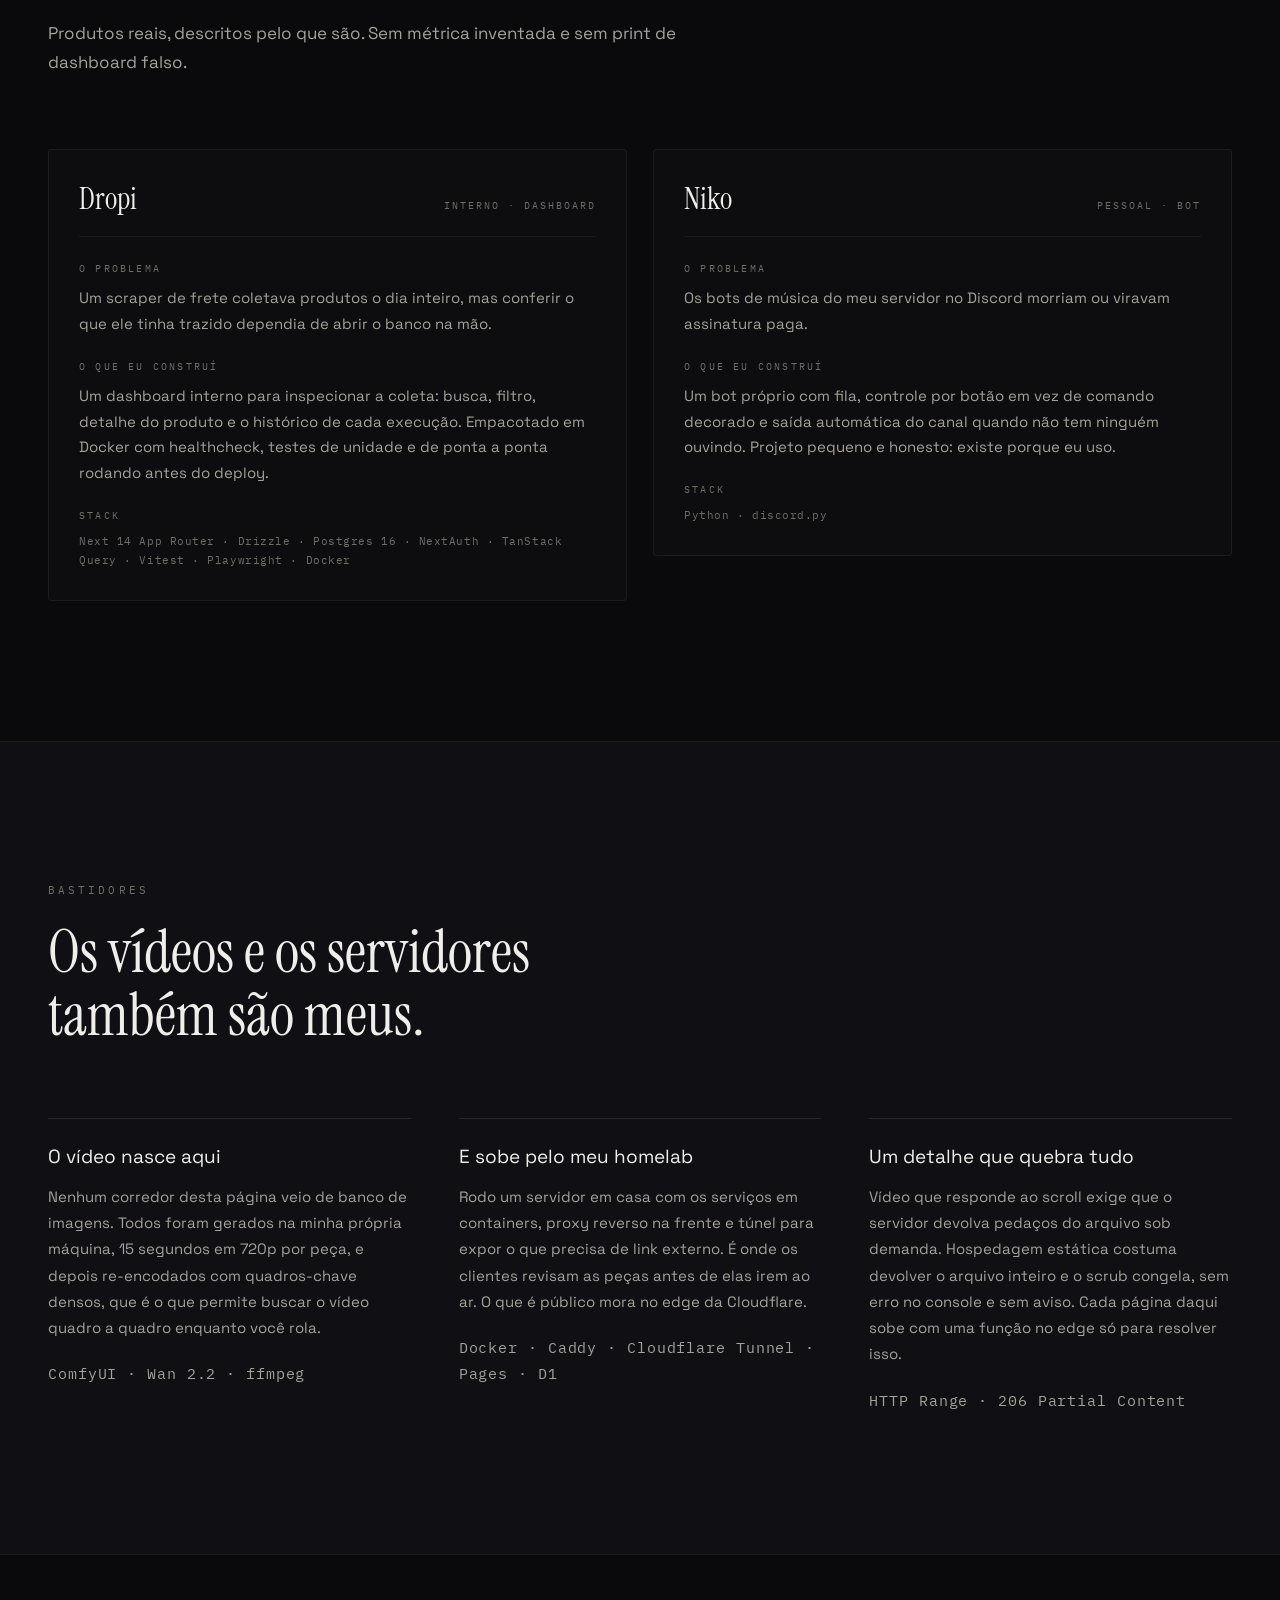
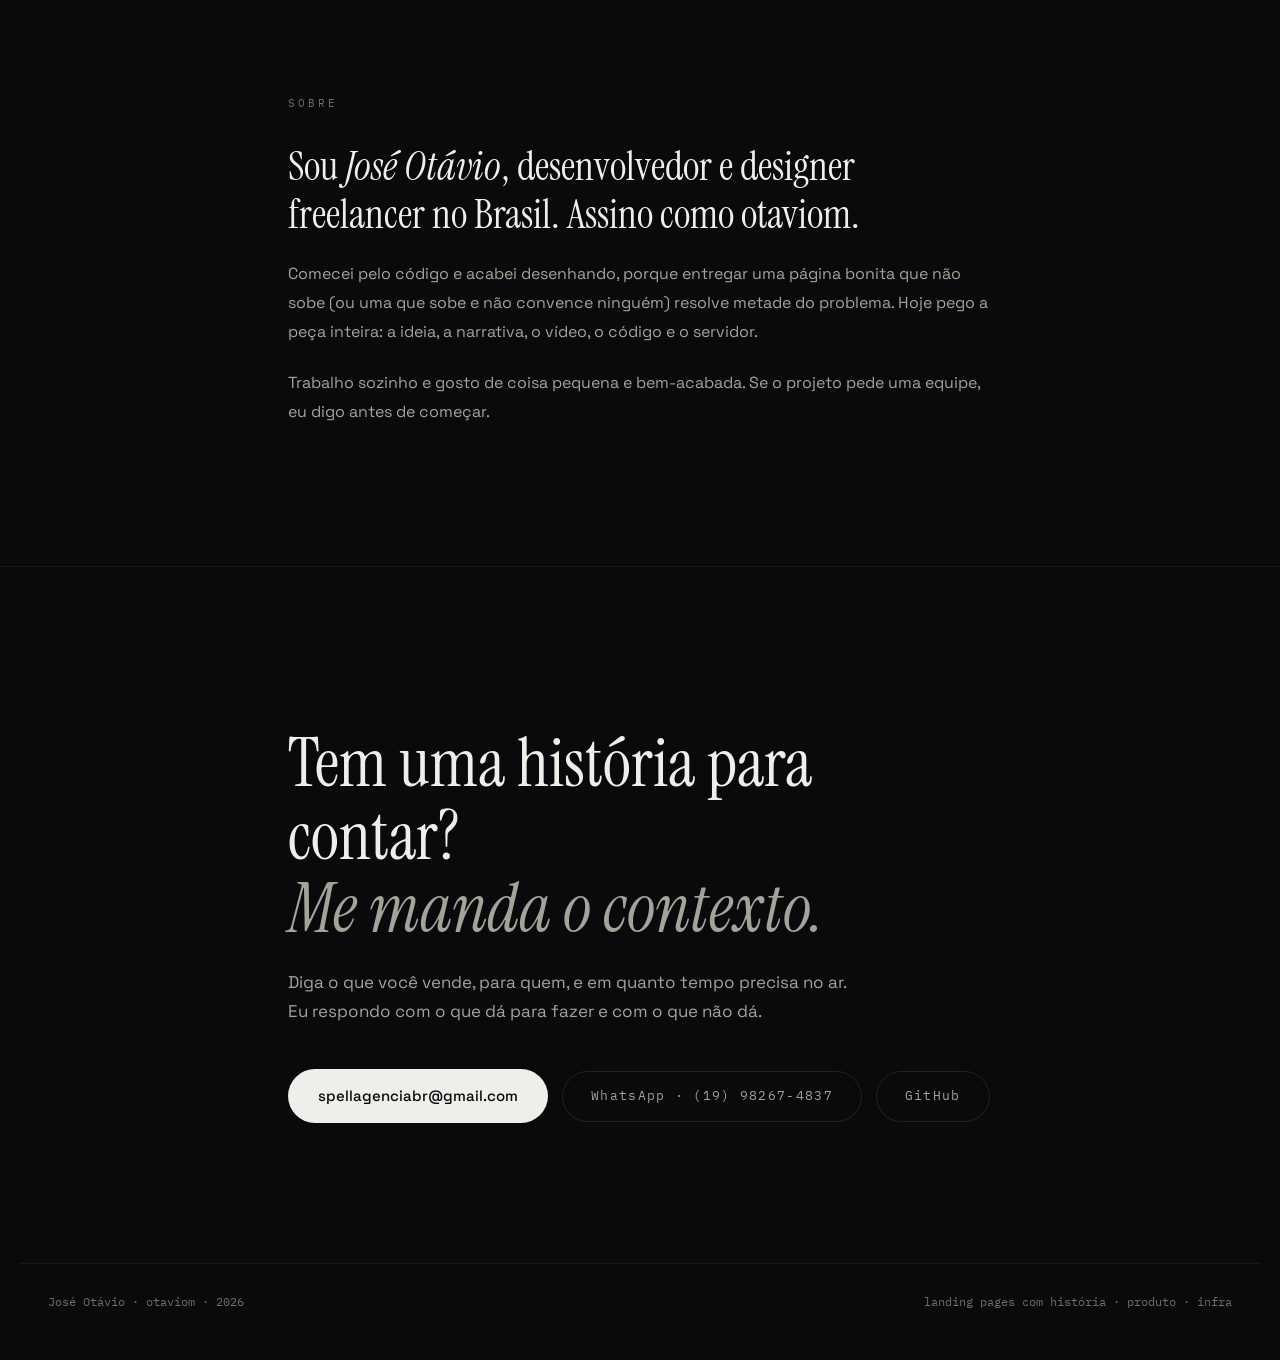
==== commit 3c55203b: "copy: a faixa do Ata fica sobria O dono achou a linha anterior ludica demais e escolheu a direcao fa" ====
--- a/public/index.html
+++ b/public/index.html
@@ -209,7 +209,7 @@
     <div class="ata-top">
       <div class="ata-intro">
         <h2 class="ata-name serif fx" style="--fxd: 60ms;">Ata Recorder</h2>
-        <p class="ata-line fx" style="--fxd: 120ms;" data-i18n="product.line">O projeto mais completo que eu construí: do robô que entra na reunião até a interface que devolve a ata pronta.</p>
+        <p class="ata-line fx" style="--fxd: 120ms;" data-i18n="product.line">SaaS de gravação e análise de reuniões. Eu construí o backend inteiro: gravação, transcrição, análise e busca — em produção.</p>
         <div class="ata-ctas fx" style="--fxd: 200ms;">
           <a class="btn btn-lg" href="https://atarecorder.com" target="_blank" rel="noopener noreferrer">atarecorder.com&nbsp;↗</a>
         </div>
@@ -219,7 +219,7 @@
         <img src="assets/img/ata-site.jpg" width="1424" height="900" loading="lazy" decoding="async"
              data-i18n-attr="alt:product.shotAlt"
              alt="A página inicial do Ata Recorder, com um painel mostrando a transcrição de uma reunião e os cartões de decisão e tarefa extraídos dela.">
-        <figcaption class="mono" data-i18n="product.shotCap">print do site no ar, sem mockup</figcaption>
+        <figcaption class="mono" data-i18n="product.shotCap">captura do site em produção</figcaption>
       </figure>
     </div>
 
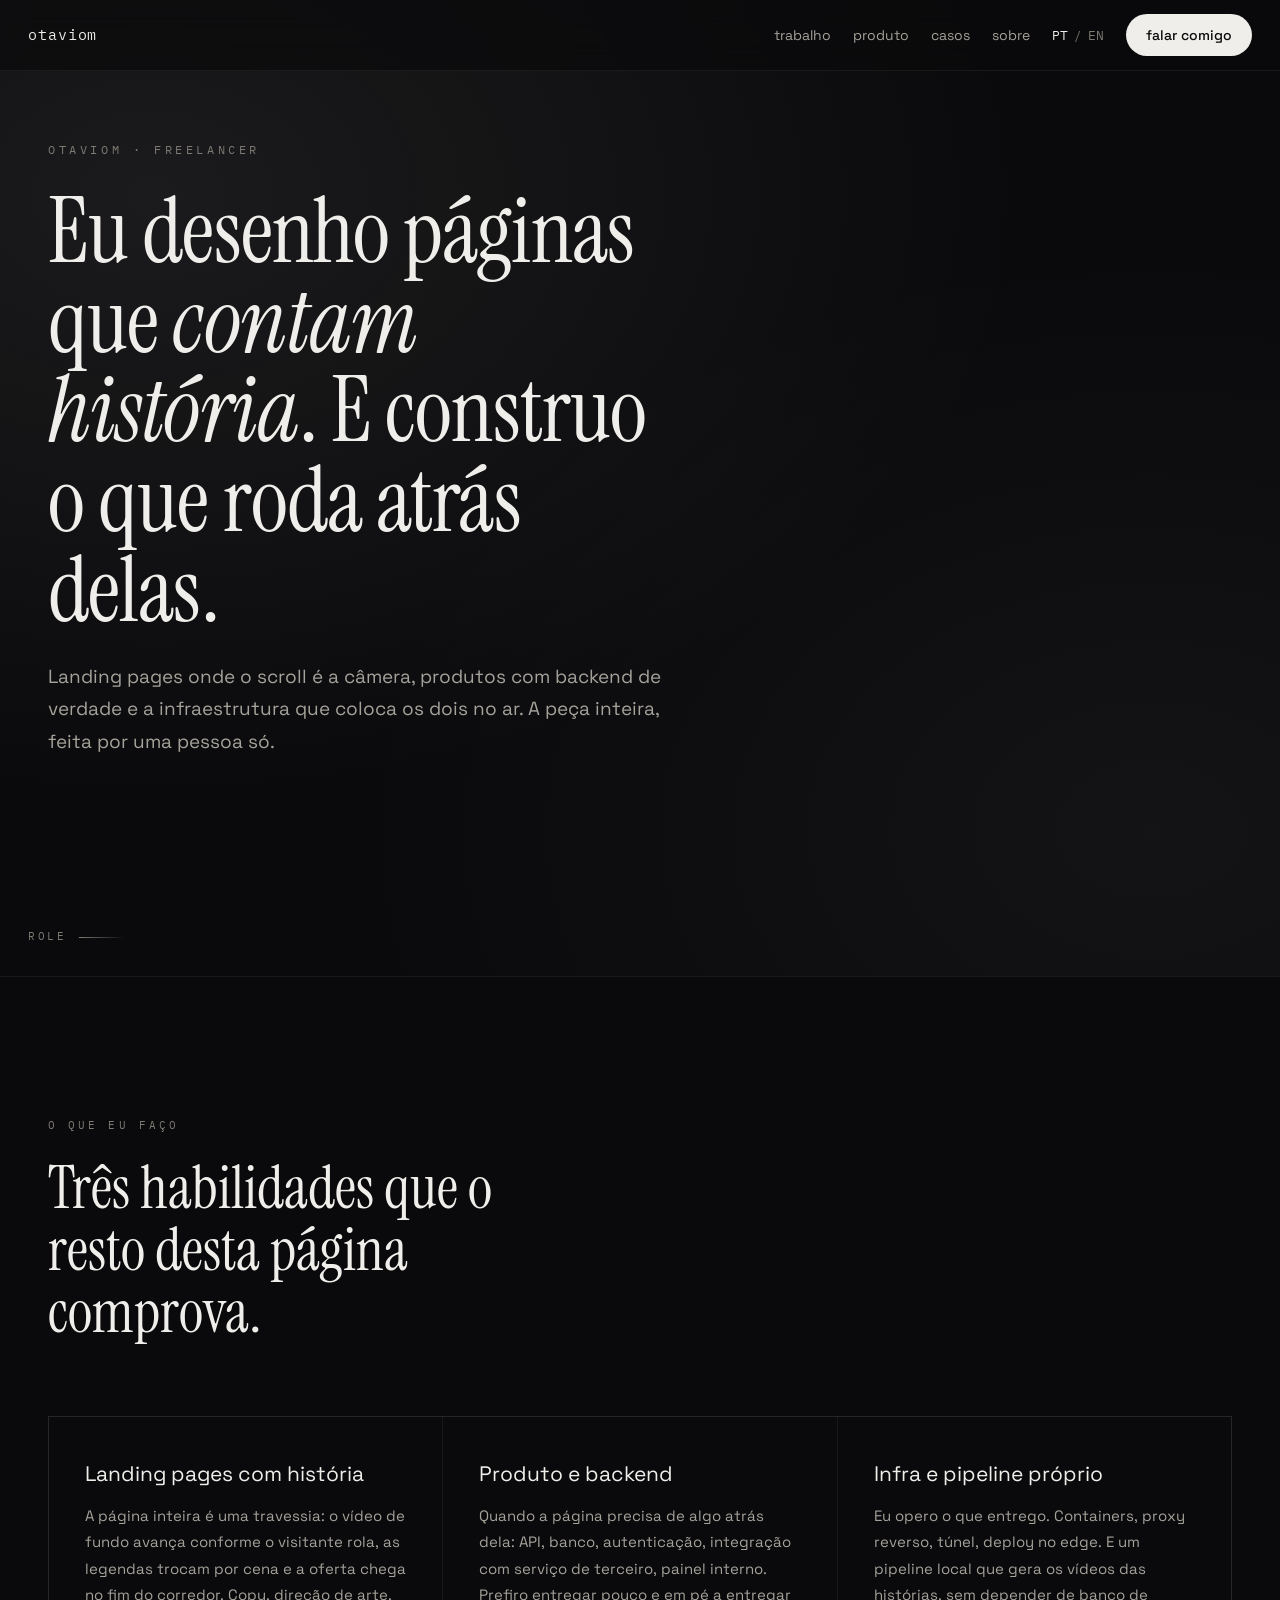
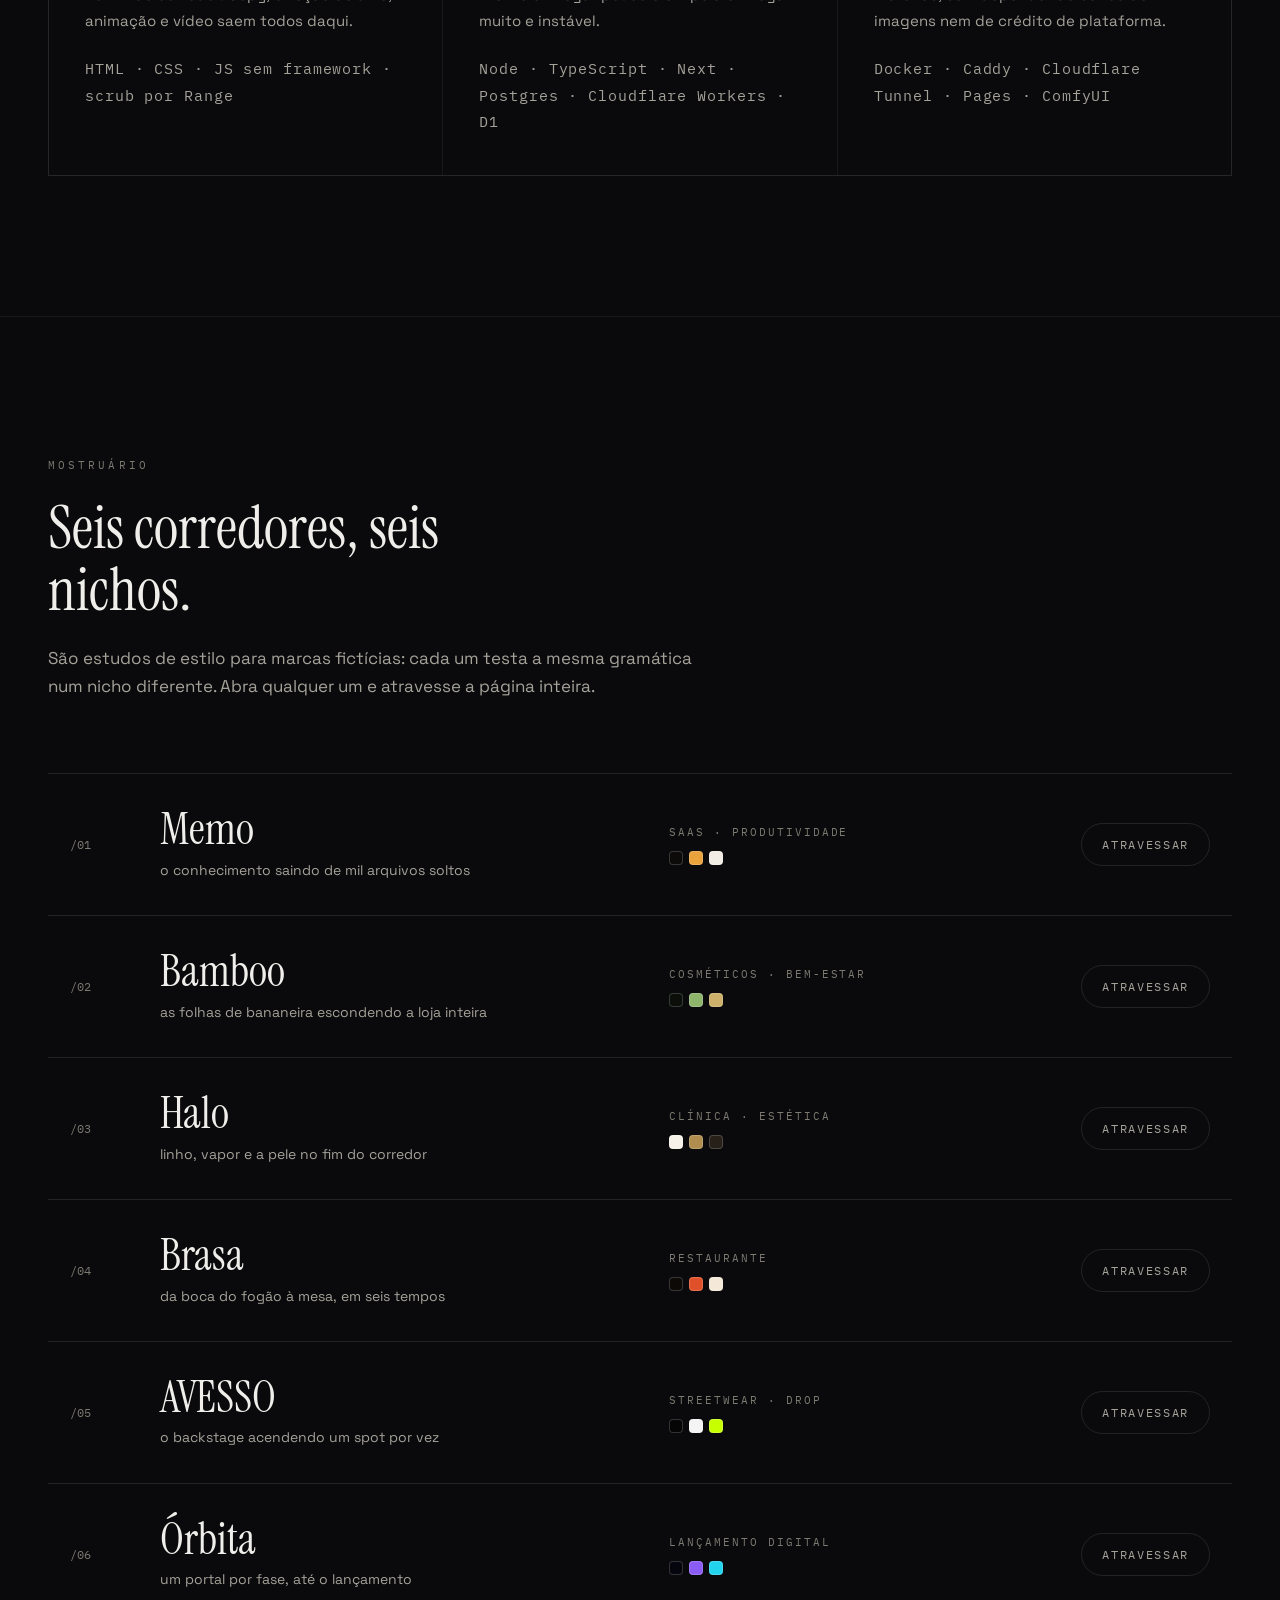
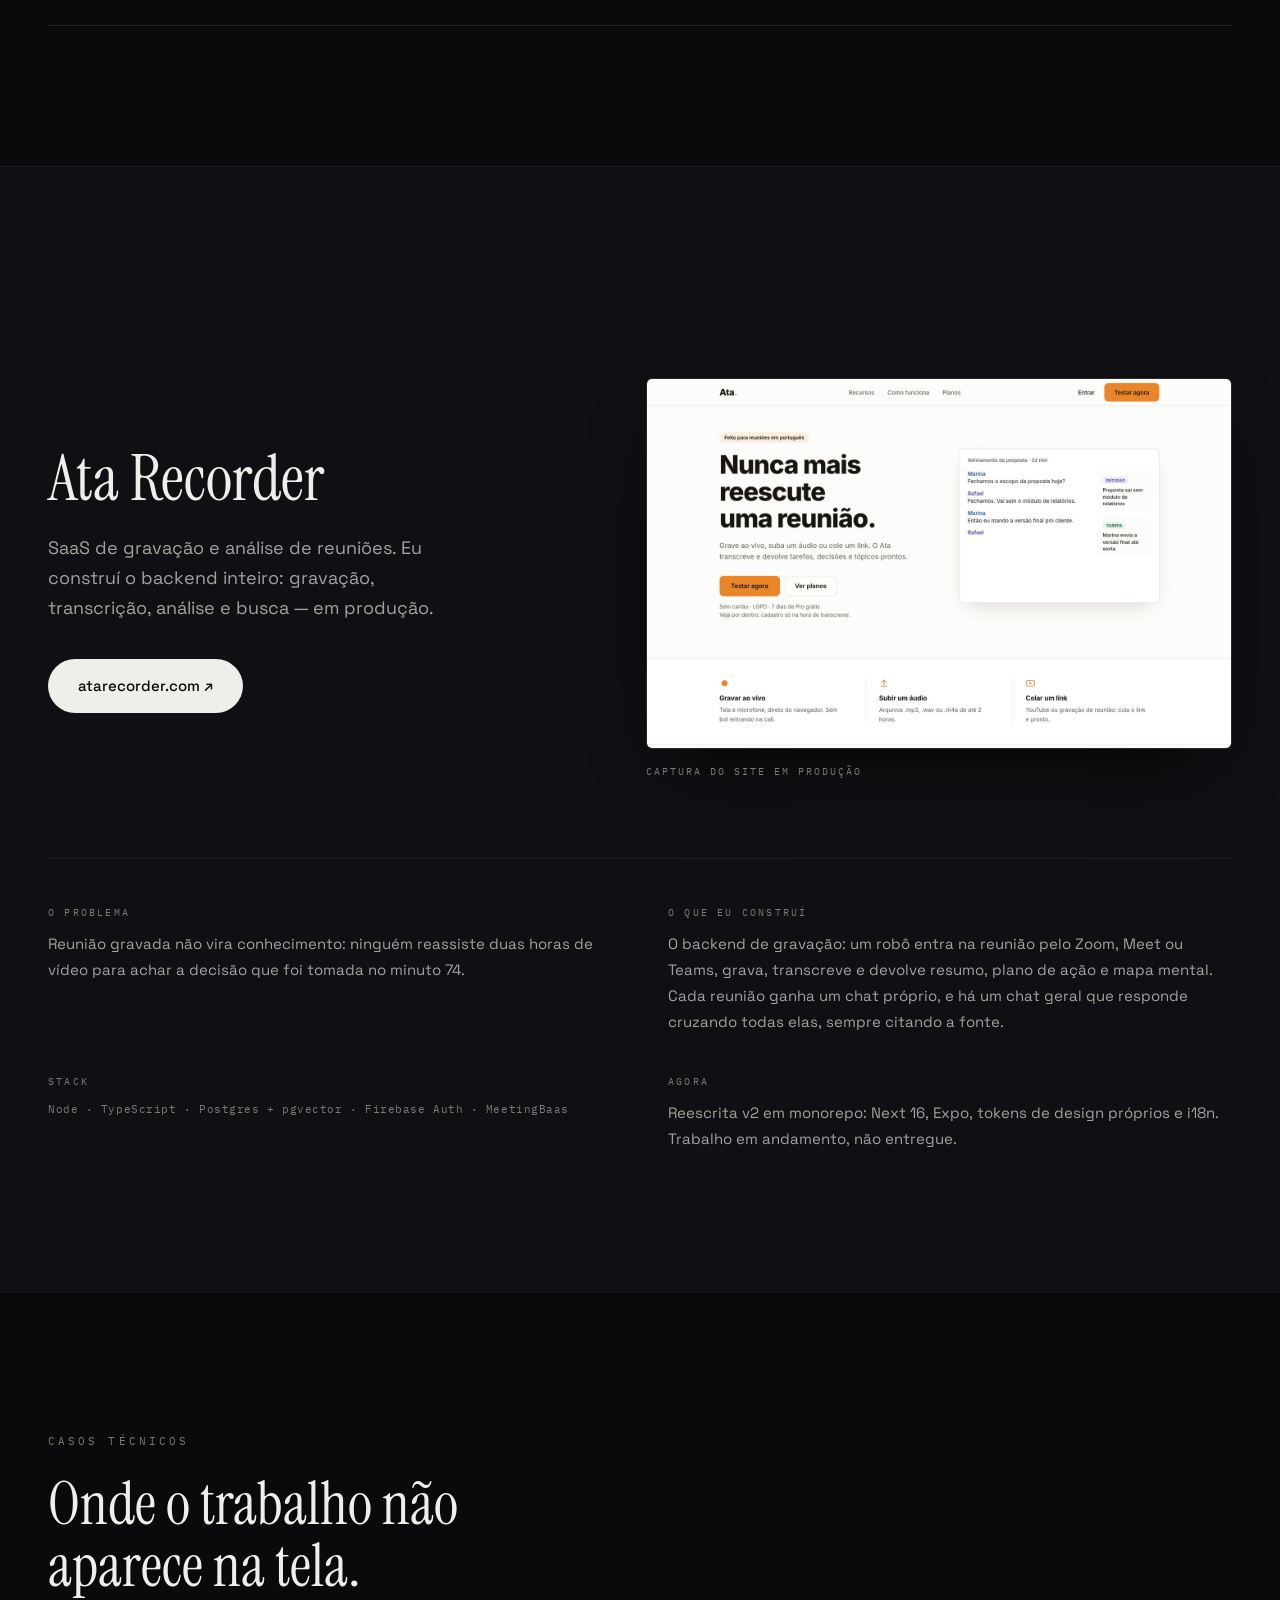
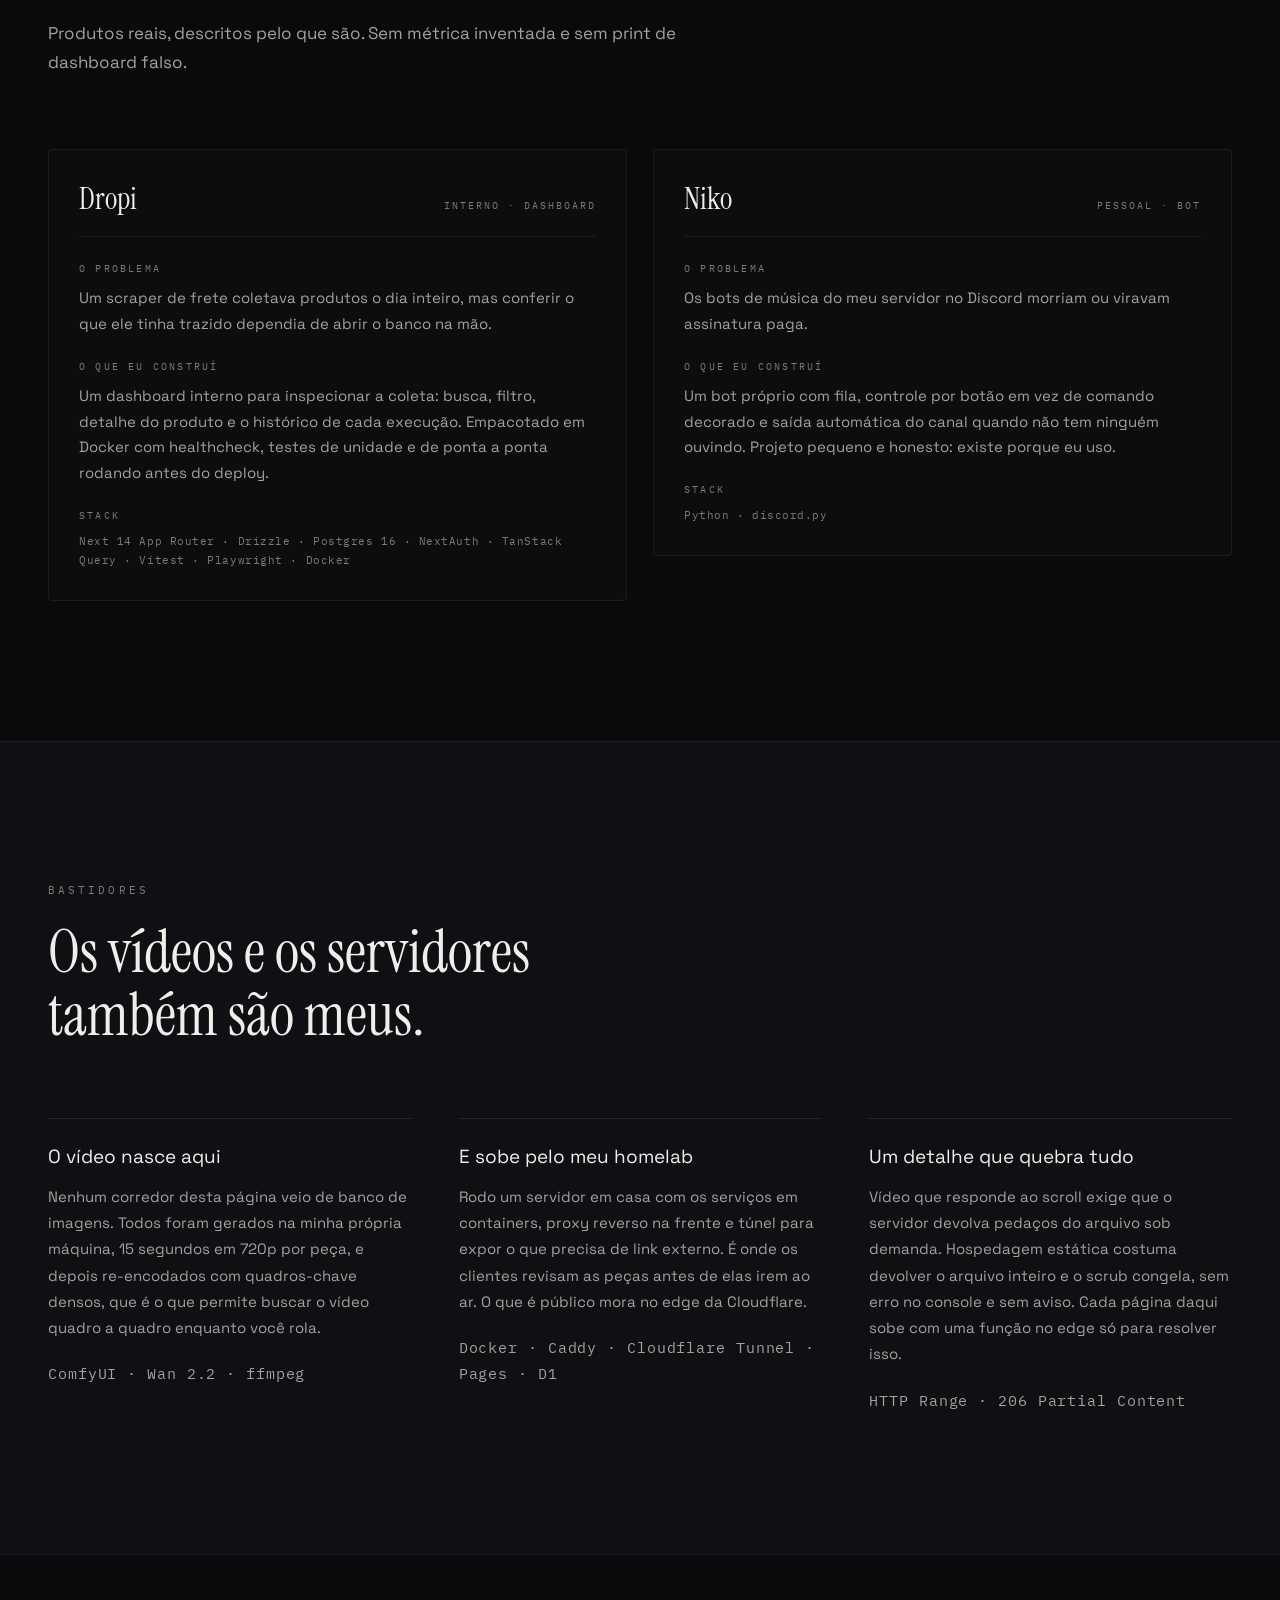
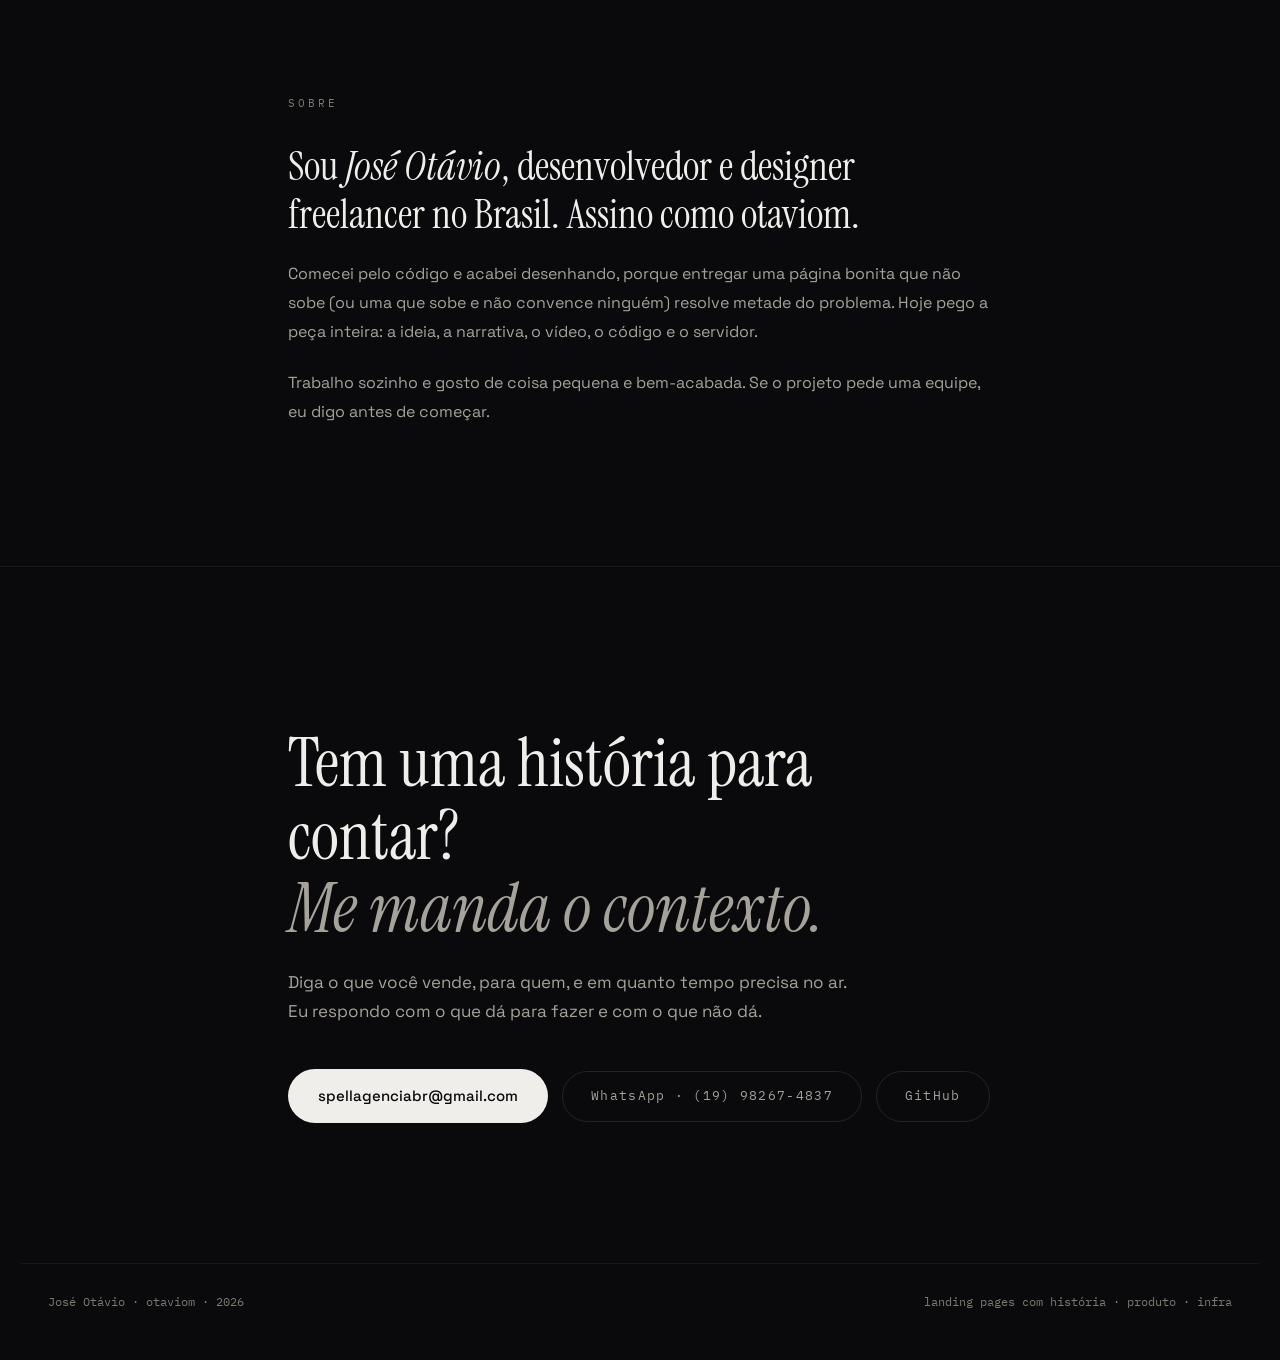
==== commit b7edfcc0: "polish: acessibilidade, metadados e as ultimas pontas da revisao prefers-reduced-motion completo nas" ====
--- a/public/index.html
+++ b/public/index.html
@@ -9,6 +9,11 @@
 <meta property="og:description" data-i18n-attr="content:meta.ogDescription" content="O scroll vira câmera. Seis corredores, três produtos e a infra que sustenta tudo.">
 <meta property="og:type" content="website">
 <meta name="theme-color" content="#0a0a0c">
+<link rel="canonical" href="https://otaviom.pages.dev/">
+<meta property="og:url" content="https://otaviom.pages.dev/">
+<meta property="og:image" content="https://otaviom.pages.dev/assets/img/og.jpg">
+<meta name="twitter:card" content="summary_large_image">
+<link rel="icon" href="data:image/svg+xml,<svg xmlns='http://www.w3.org/2000/svg' viewBox='0 0 64 64'><rect width='64' height='64' rx='14' fill='%230a0a0c'/><text x='32' y='46' font-family='Georgia%2Cserif' font-size='40' text-anchor='middle' fill='%23efeeea'>o</text></svg>">
 <link rel="preconnect" href="https://fonts.googleapis.com">
 <link rel="preconnect" href="https://fonts.gstatic.com" crossorigin>
 <link href="https://fonts.googleapis.com/css2?family=Space+Grotesk:wght@400;500;600&family=Instrument+Serif:ital@0;1&family=IBM+Plex+Mono:wght@400;500&display=swap" rel="stylesheet">
--- a/public/assets/css/site.css
+++ b/public/assets/css/site.css
@@ -12,7 +12,7 @@
   --panel: #101014;
   --ink: #efeeea;
   --muted: #a5a29a;
-  --faint: #6f6d66;
+  --faint: #7d7a72; /* mínimo AA sobre --page para texto pequeno */
   --border: rgba(255, 255, 255, .1);
   --border-soft: rgba(255, 255, 255, .06);
   --navbg: rgba(10, 10, 12, .72);
@@ -730,12 +730,9 @@
   footer { flex-direction: column; align-items: flex-start; gap: 8px; }
 }
 
-/* Em tela de toque não há hover: o vídeo sai e fica o poster, fraco o
-   suficiente para dar cor e textura sem disputar leitura com o nome da peça
-   (vários posters têm tipografia grande). */
 /* Em tela de toque não há hover, e o poster atrás do texto só atrapalha: vários
    deles têm tipografia enorme que disputa com o nome da peça. Fora ele, a cor
-   da peça entra pela marca lateral abaixo. */
+   da peça entra pela marca lateral do card. */
 @media (hover: none) {
   .work .work-vid { display: none; }
 }
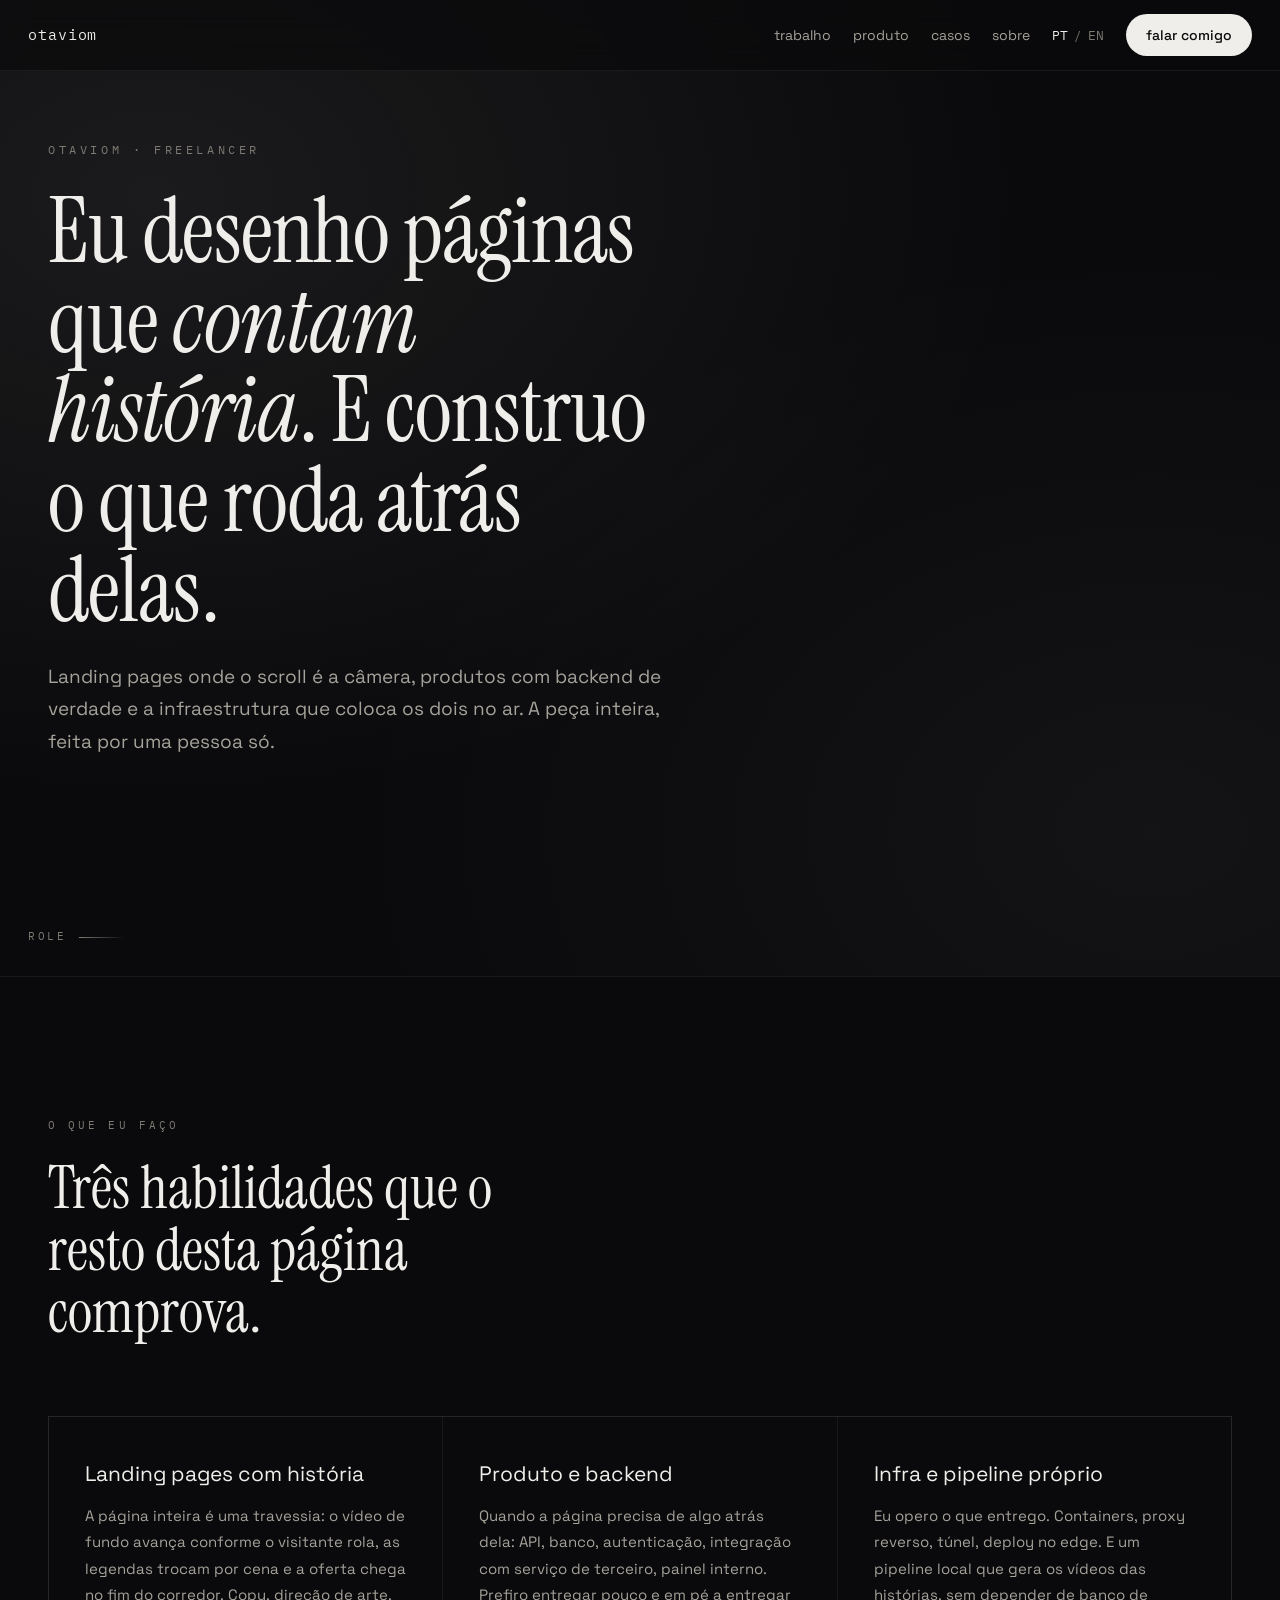
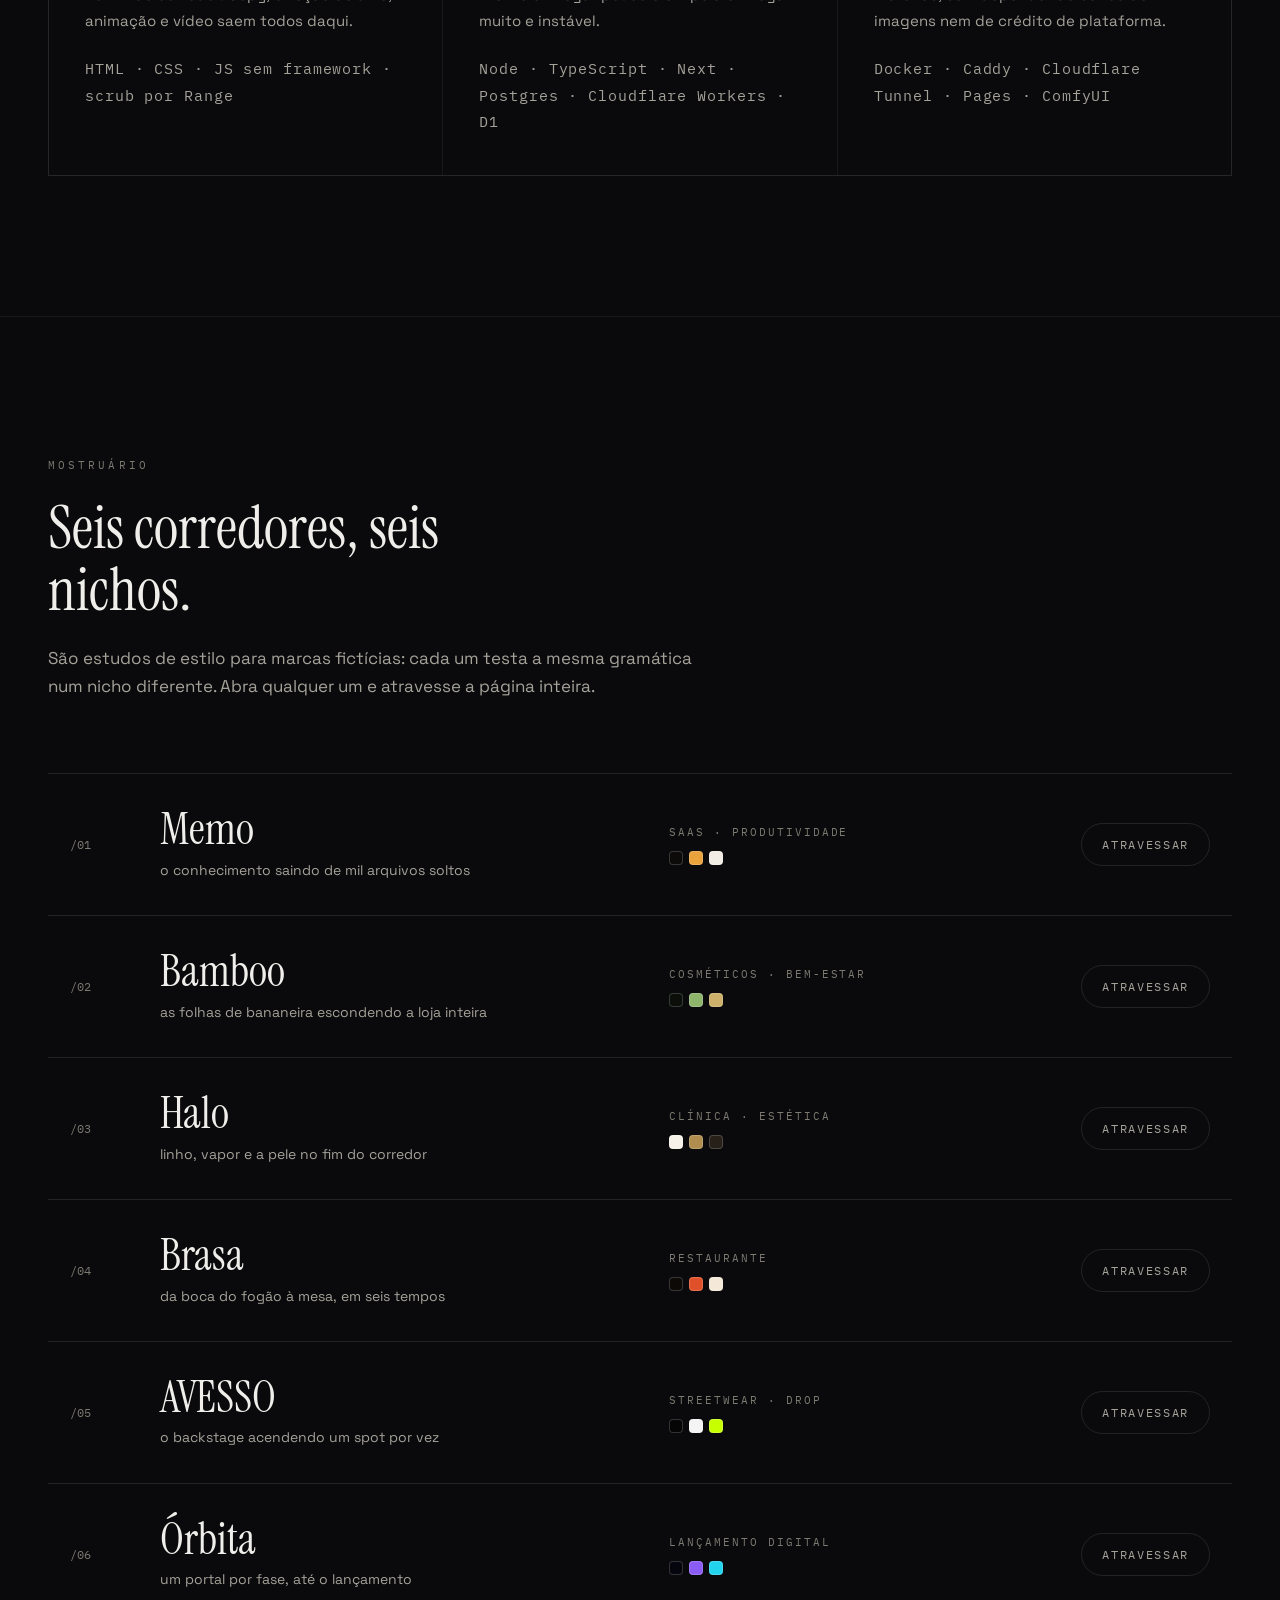
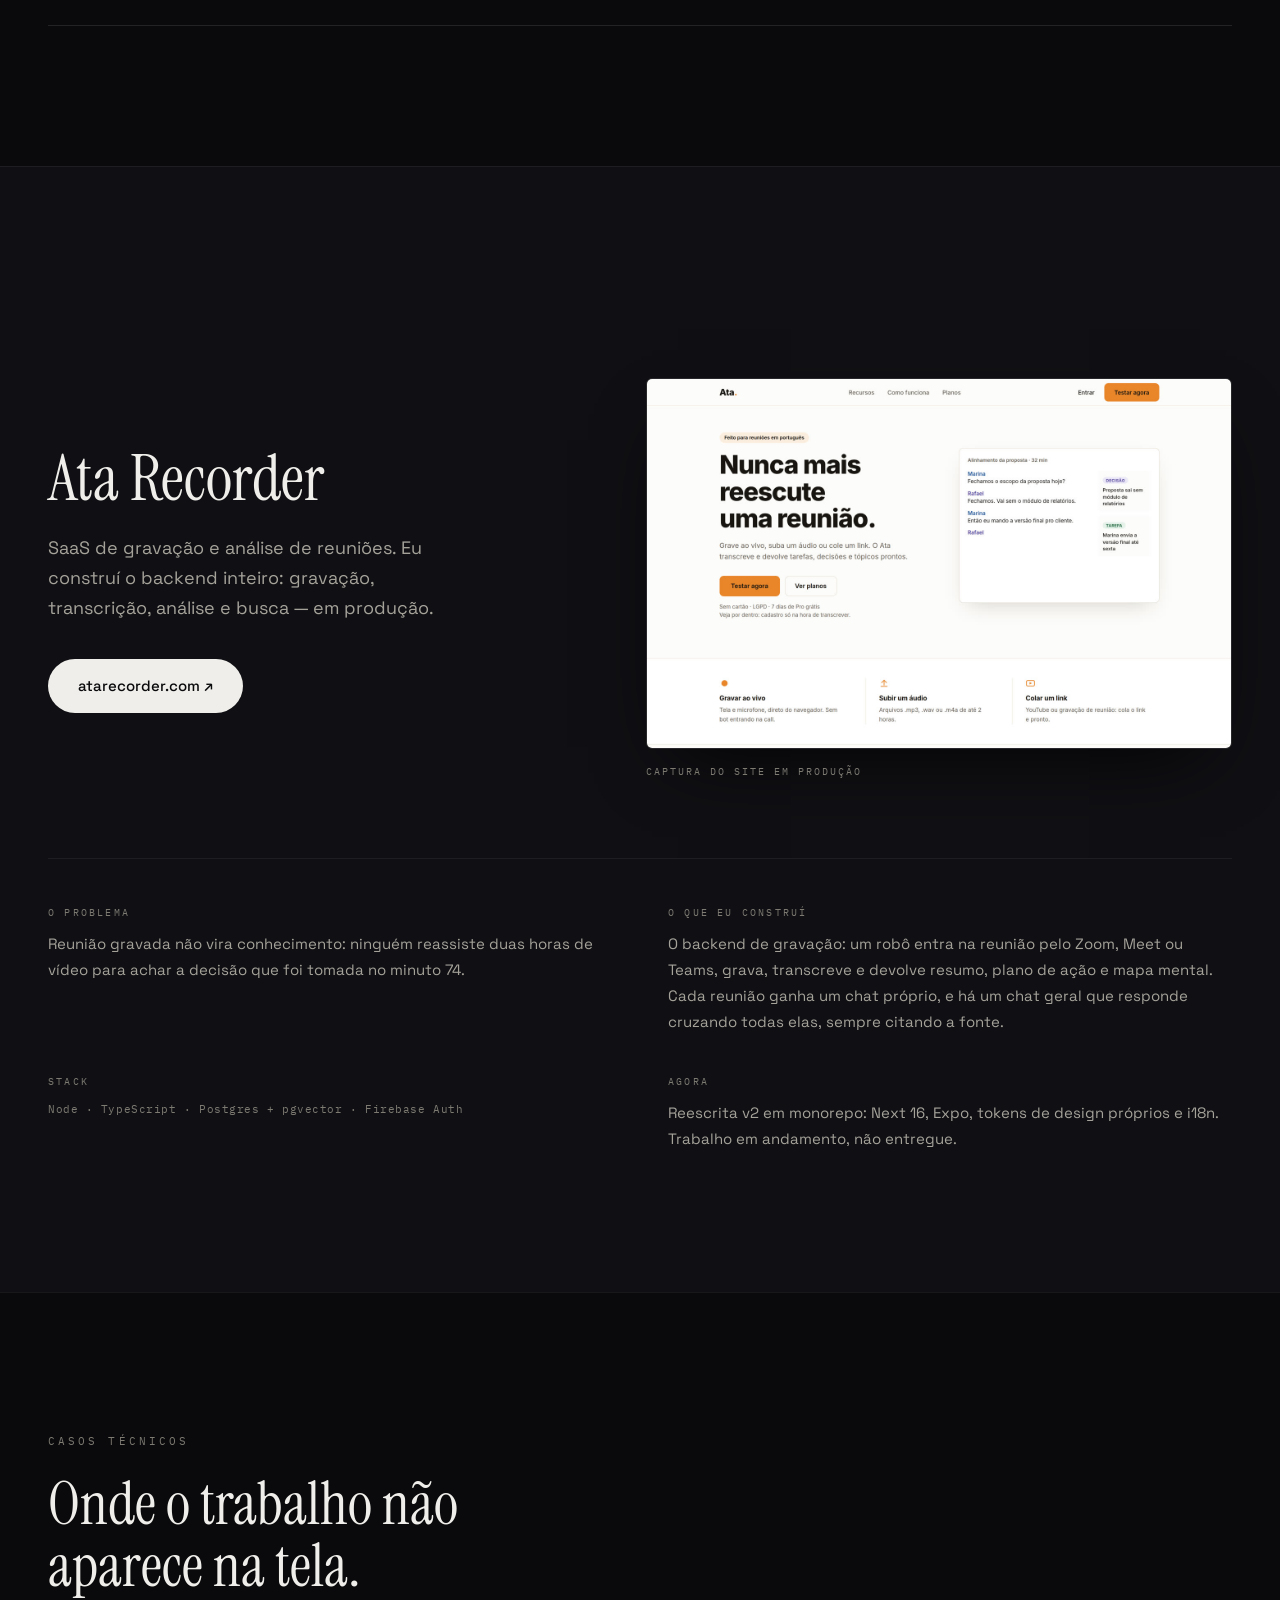
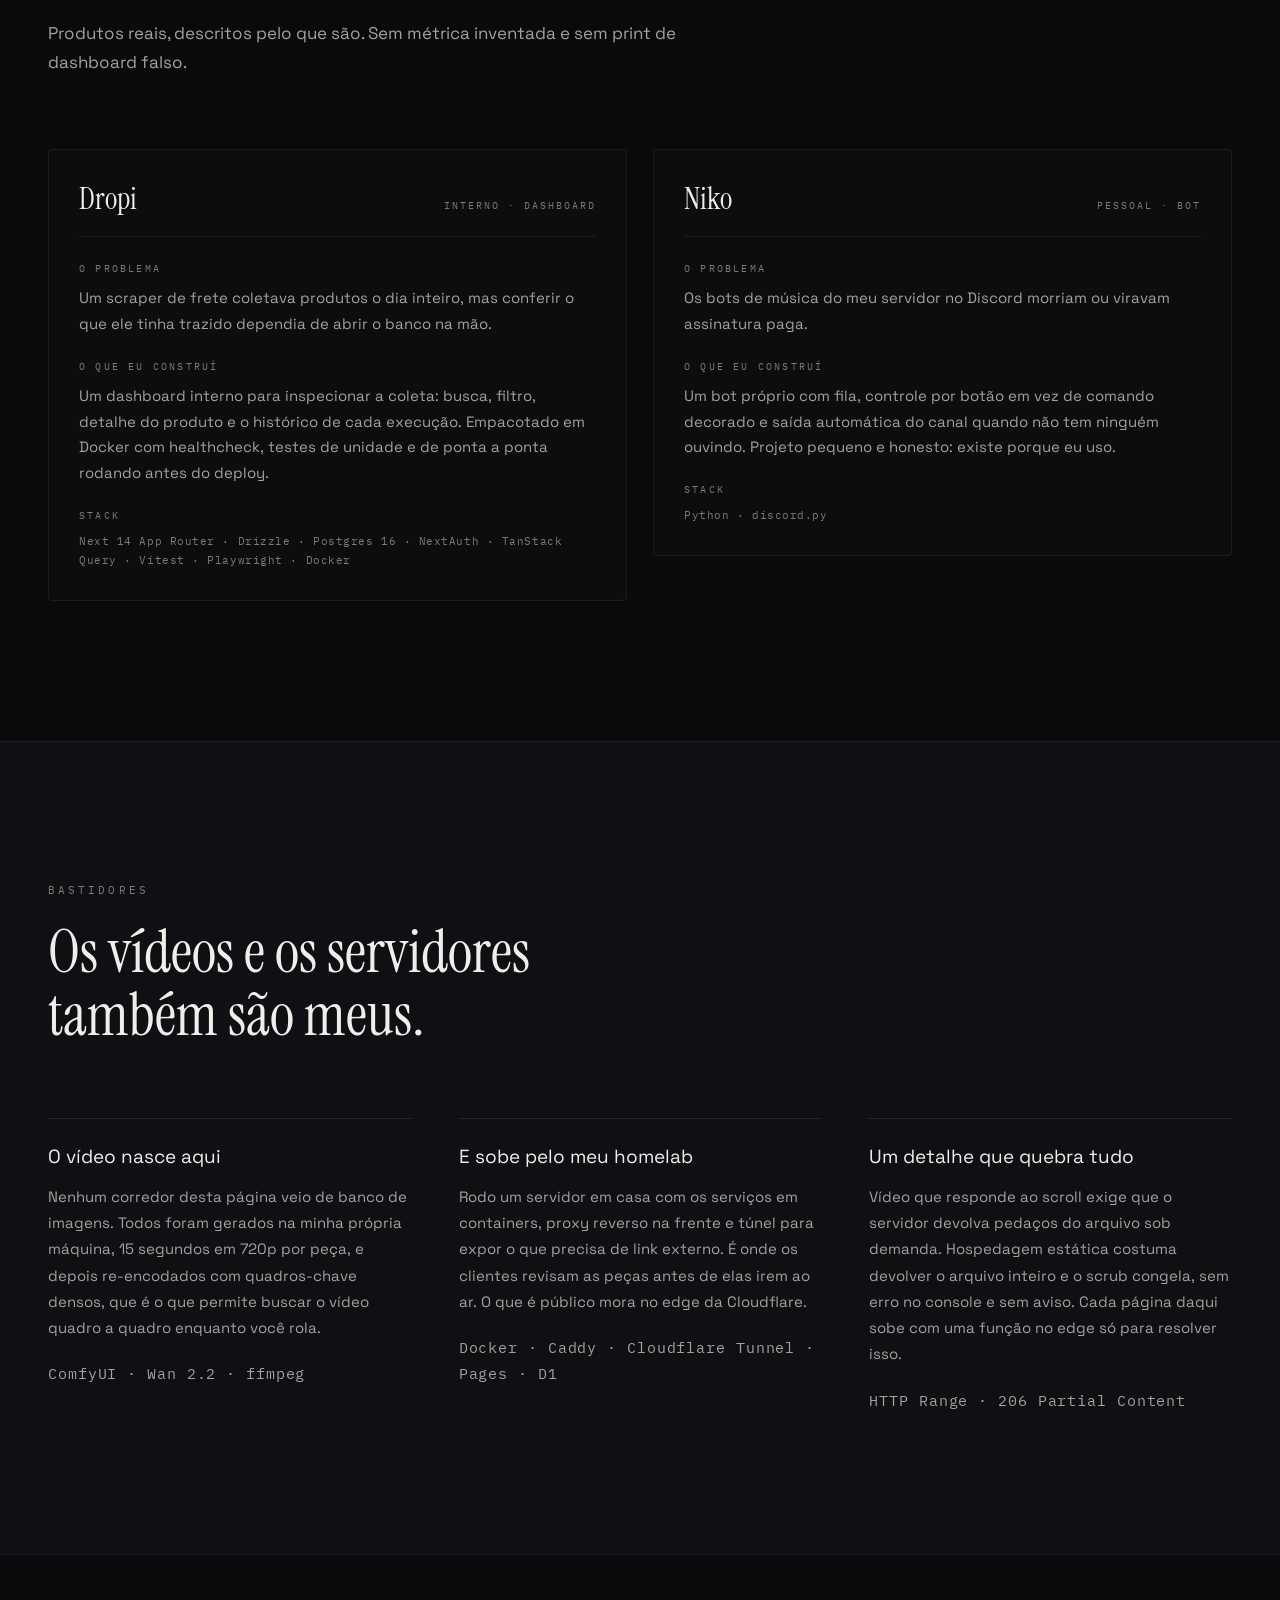
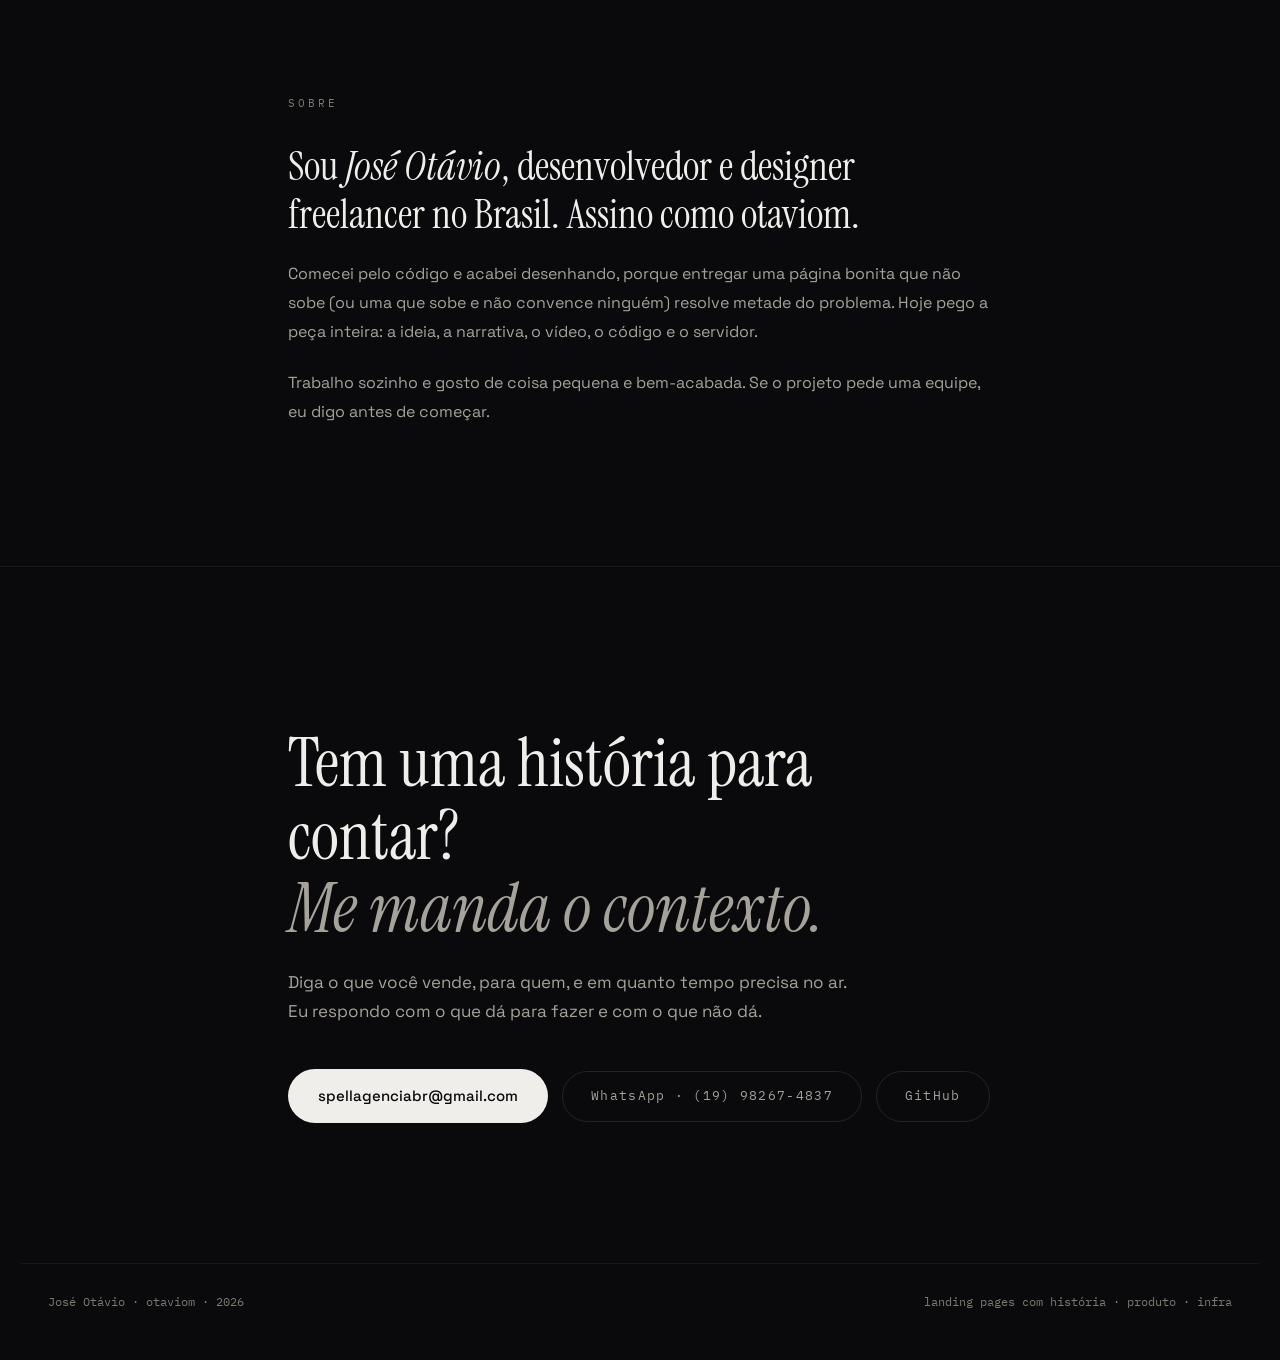
==== commit cb7c915d: "fix: Ata Recorder nao usa mais MeetingBaas; sai da stack no portfolio O dono avisou que o servico fo" ====
--- a/public/index.html
+++ b/public/index.html
@@ -239,7 +239,7 @@
       </div>
       <div class="ata-fact fx" style="--fxd: 180ms;">
         <dt class="mono" data-i18n="cases.stack">stack</dt>
-        <dd class="case-stack mono" data-i18n="cases.ata.stack">Node · TypeScript · Postgres + pgvector · Firebase Auth · MeetingBaas</dd>
+        <dd class="case-stack mono" data-i18n="cases.ata.stack">Node · TypeScript · Postgres + pgvector · Firebase Auth</dd>
       </div>
       <div class="ata-fact fx" style="--fxd: 240ms;">
         <dt class="mono" data-i18n="cases.now">agora</dt>
